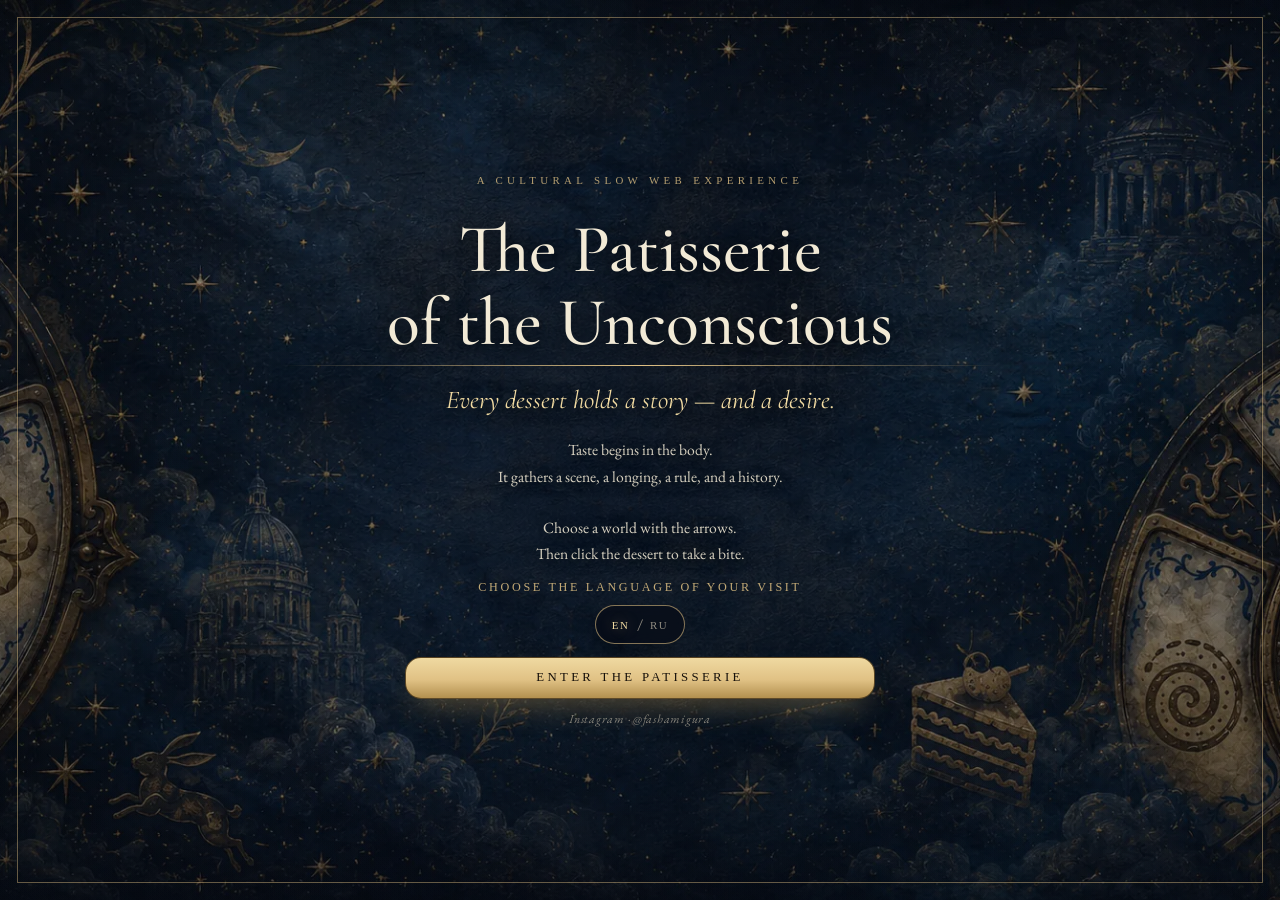
==== index.html @ 95460d46 "Place mobile book CTA under dessert and fix Napoleon art" ====
<!DOCTYPE html>
<html lang="en">
<head>
<meta charset="UTF-8">
<meta name="viewport" content="width=device-width, initial-scale=1.0, viewport-fit=cover">
<title>The Patisserie of the Unconscious</title>
<meta name="description" content="Every dessert holds a story — and a desire. Choose a dessert, take a bite, discover the world it holds. A Cultural Slow Web experience.">
<link rel="preconnect" href="https://fonts.googleapis.com">
<link rel="preconnect" href="https://fonts.gstatic.com" crossorigin>
<link href="https://fonts.googleapis.com/css2?family=Cormorant+Garamond:ital,wght@0,400;0,500;0,600;1,400;1,500&family=EB+Garamond:ital,wght@0,400;0,500;1,400&family=IM+Fell+English+SC&display=swap" rel="stylesheet">
<link rel="preload" as="image" href="assets/madeleine-background.jpg" fetchpriority="high">
<link rel="preload" as="image" href="assets/madeleine-whole.webp" fetchpriority="high">
<link rel="preload" as="image" href="assets/intro-background-desktop.webp" media="(min-width: 1101px)">
<link rel="preload" as="image" href="assets/intro-background-tablet.webp" media="(min-width: 701px) and (max-width: 1100px)">
<link rel="preload" as="image" href="assets/intro-background-mobile.webp" media="(max-width: 700px)">
<link rel="stylesheet" href="styles.css?v=20260906-mobile-cta-napoleon">
</head>
<body>

<main class="app" id="app">

  <div class="language-switcher" id="languageSwitcher" role="group" aria-label="Language / Язык" hidden>
    <button class="language-switcher__button" type="button" data-language="en">EN</button>
    <span aria-hidden="true">/</span>
    <button class="language-switcher__button" type="button" data-language="ru">RU</button>
  </div>

  <!-- Always-available entrances: the Book of Taste is never locked behind an interaction -->
  <button class="corner-key world-book-key" id="bookKey" type="button" aria-label="Open the Book of Taste" hidden>
    <svg viewBox="0 0 32 32" aria-hidden="true">
      <path d="M16 7 C13 5.4 9.5 5 6.5 5.6 L6.5 24.5 C9.5 23.9 13 24.3 16 25.9 C19 24.3 22.5 23.9 25.5 24.5 L25.5 5.6 C22.5 5 19 5.4 16 7 Z" fill="none" stroke="currentColor" stroke-width="1.5" stroke-linejoin="round"/>
      <line x1="16" y1="7" x2="16" y2="25.9" stroke="currentColor" stroke-width="1.2"/>
    </svg>
  </button>

  <!-- Cabinet of Tastes — a small drawer that quietly remembers where you have been -->
  <button class="corner-key cabinet-key" id="cabinetKey" type="button" aria-label="Cabinet of Tastes" hidden>
    <svg viewBox="0 0 32 32" aria-hidden="true">
      <rect x="6" y="4.5" width="20" height="23" rx="1.6" fill="none" stroke="currentColor" stroke-width="1.6"/>
      <line x1="16" y1="5" x2="16" y2="27" stroke="currentColor" stroke-width="1.2"/>
      <line x1="8.5" y1="12" x2="14" y2="12" stroke="currentColor" stroke-width="1.2"/>
      <line x1="18" y1="12" x2="23.5" y2="12" stroke="currentColor" stroke-width="1.2"/>
      <line x1="8.5" y1="20" x2="14" y2="20" stroke="currentColor" stroke-width="1.2"/>
      <line x1="18" y1="20" x2="23.5" y2="20" stroke="currentColor" stroke-width="1.2"/>
      <circle cx="14.4" cy="16" r="0.9" fill="currentColor"/>
      <circle cx="17.6" cy="16" r="0.9" fill="currentColor"/>
    </svg>
    <span class="cabinet-key__spark" aria-hidden="true"></span>
  </button>

  <div class="stage-wrap">

    <section class="stage" id="stage">
      <!-- Scenes are generated by script.js from the WORLDS data -->
      <div class="rip" id="rip" aria-hidden="true">
        <span class="rip__veil rip__veil--left"></span>
        <span class="rip__veil rip__veil--right"></span>
        <span class="rip__portal">
          <span class="rip__ring rip__ring--outer"></span>
          <span class="rip__ring rip__ring--inner"></span>
          <span class="rip__core"></span>
          <span class="rip__spark rip__spark--1"></span>
          <span class="rip__spark rip__spark--2"></span>
          <span class="rip__spark rip__spark--3"></span>
          <span class="rip__spark rip__spark--4"></span>
          <span class="rip__spark rip__spark--5"></span>
          <span class="rip__spark rip__spark--6"></span>
        </span>
      </div>

      <header class="masthead">
        <p class="masthead__eyebrow" id="mastheadEyebrow">A Cultural Slow Web experience</p>
        <h1 class="masthead__title" id="mastheadTitle">The Patisserie of the Unconscious</h1>
      </header>

      <!-- Clear guidance after the bite. It never intercepts clicks. -->
      <div class="quest-guide" id="questGuide" hidden aria-live="polite">
        <p class="quest-guide__eyebrow" id="questEyebrow">The world is open</p>
        <p class="quest-guide__text" id="questText">Four fragments have awakened. Find the four glowing marks in the scene.</p>
        <p class="quest-guide__progress" id="questProgress">0 of 4 found</p>
      </div>

      <!-- fragment panel (hotspot content), injected into the stage -->
      <div class="fragment-backdrop" id="fragmentBackdrop" hidden aria-hidden="true"></div>
      <div class="fragment" id="fragment" role="dialog" aria-modal="false" aria-labelledby="fragmentTitle" hidden>
        <button class="fragment__close" id="fragmentClose" type="button" aria-label="Close fragment">×</button>
        <p class="fragment__kicker" id="fragmentKicker"></p>
        <h3 class="fragment__title" id="fragmentTitle"></h3>
        <p class="fragment__subtitle" id="fragmentSubtitle"></p>
        <p class="fragment__text" id="fragmentText"></p>
        <div class="fragment__next" id="fragmentNext" hidden>
          <p class="fragment__next-status" id="fragmentNextStatus">All four fragments are connected.</p>
          <button class="fragment__next-button" id="fragmentNextButton" type="button">
            <span id="fragmentNextTitle">Explore the cultural story</span>
            <small id="fragmentNextNote">History · aftertaste · recipe</small>
          </button>
        </div>
        <button class="fragment__return" id="fragmentReturn" type="button">
          <span class="fragment__return-arrow" aria-hidden="true">↑</span>
          <span id="fragmentReturnLabel">Back to the dessert</span>
        </button>
      </div>

      <!-- slim label strip along the bottom of the stage -->
      <div class="strip" id="strip">
        <div class="strip__text">
          <p class="strip__context" id="stripContext"></p>
          <h2 class="strip__name" id="stripName"></h2>
          <p class="strip__line" id="stripLine"></p>
          <p class="strip__reflection" id="stripReflection" hidden></p>
        </div>
        <div class="strip__state">
          <button class="strip__action" id="stripAction" type="button">Take a bite</button>
          <p class="strip__status" id="stripStatus" role="status" hidden></p>
          <div class="strip__dots" id="stripDots" hidden aria-hidden="true">
            <span class="strip__dot"></span><span class="strip__dot"></span><span class="strip__dot"></span><span class="strip__dot"></span>
          </div>
          <p class="visually-hidden" id="stripDotsLabel" role="status"></p>
          <button class="strip__reset" id="beginAgain" type="button" hidden>Begin again</button>
        </div>
      </div>

      <p class="bite-hint" id="biteHint" aria-hidden="true">take a bite</p>

      <!-- Appears only after all four fragments have been explored. -->
      <button class="stage-cta" id="stageCta" type="button" hidden>
        <span class="stage-cta__title" id="stageCtaTitle">Explore the cultural story</span>
        <span class="stage-cta__note" id="stageCtaNote">History · aftertaste · recipe</span>
      </button>
    </section>

    <!-- On mobile, JS moves the supporting caption and guide here. The final
         book action stays beneath the dessert inside the visual scene. -->
    <div class="mobile-flow" id="mobileFlow"></div>

    <!-- World pager: plain arrows step through the dessert worlds. Scales to
         any number of worlds; keeps id="dial" for the interaction wiring. -->
    <nav class="world-nav" id="dial" aria-label="Dessert world selector. Use the arrows or the left and right arrow keys to move between worlds.">
      <button class="world-nav__arrow" id="dialPrev" type="button" aria-label="Previous dessert world">
        <svg viewBox="0 0 24 24" aria-hidden="true"><path d="M15 5 L8 12 L15 19" fill="none" stroke="currentColor" stroke-width="2.2" stroke-linecap="round" stroke-linejoin="round"/></svg>
      </button>
      <span class="world-nav__pos" id="dialPos" aria-live="polite">1 / 5 · Madeleine</span>
      <button class="world-nav__arrow" id="dialNext" type="button" aria-label="Next dessert world">
        <svg viewBox="0 0 24 24" aria-hidden="true"><path d="M9 5 L16 12 L9 19" fill="none" stroke="currentColor" stroke-width="2.2" stroke-linecap="round" stroke-linejoin="round"/></svg>
      </button>
    </nav>

  </div>
</main>

<!-- A soft light bloom + a thin golden line that sweeps the stage on world change -->
<div class="world-gateway" id="worldGateway" aria-hidden="true">
  <div class="world-gateway__halo"></div>
  <span class="world-gateway__line"></span>
  <span class="world-gateway__spark"></span>
</div>

<!-- Threshold — the entrance to the archive -->
<div class="threshold" id="threshold">
  <div class="threshold__card" role="dialog" aria-modal="true" aria-labelledby="thresholdTitle">
    <p class="threshold__eyebrow" id="thresholdEyebrow">A Cultural Slow Web experience</p>
    <h1 class="threshold__title" id="thresholdTitle"><span class="threshold__line threshold__line--title">The Patisserie</span><span class="threshold__line threshold__line--title">of the Unconscious</span></h1>
    <div class="threshold__rule" aria-hidden="true"></div>
    <p class="threshold__lead" id="thresholdLead">Every dessert holds a story&nbsp;— and a desire.</p>
    <p class="threshold__body" id="thresholdBodyOne">Taste begins in the body.<br>It gathers a scene, a longing, a rule, and a history.</p>
    <p class="threshold__body" id="thresholdBodyTwo"><span class="threshold__line">Choose a dessert.</span><span class="threshold__line">Take a bite.</span><span class="threshold__line">Discover the world it holds.</span></p>
    <p class="threshold__language-prompt" id="languagePrompt">Choose the language of your visit · Выберите язык посещения</p>
    <div class="language-switcher language-switcher--threshold" id="thresholdLanguageSwitcher" role="group" aria-label="Language / Язык">
      <button class="language-switcher__button" type="button" data-language="en">EN</button>
      <span aria-hidden="true">/</span>
      <button class="language-switcher__button" type="button" data-language="ru">RU</button>
    </div>
    <button class="threshold__enter" id="enterPatisserie" type="button">Enter the patisserie</button>
    <a class="threshold__credit" href="https://www.instagram.com/fashamigura?igsh=MW9wcjFmZ2w3dWlwZA%3D%3D&utm_source=qr" target="_blank" rel="noopener">Instagram · @fashamigura</a>
  </div>
</div>

<!-- "Take its taste home" overlay — the Return -->
<div class="veil" id="veil" hidden>
  <div class="leaf" role="dialog" aria-modal="true" aria-labelledby="leafTitle" id="leaf">
    <button class="leaf__close" id="leafClose" type="button" aria-label="Close">×</button>
    <p class="leaf__catalogue" id="leafCatalogue"></p>
    <h2 class="leaf__title" id="leafTitle"></h2>
    <figure class="leaf__figure" id="leafFigure">
      <img class="leaf__image" id="leafImage" src="" alt="">
    </figure>
    <figure class="leaf__epigraph">
      <blockquote id="leafEpigraph"></blockquote>
      <figcaption id="leafEpigraphSource"></figcaption>
    </figure>

    <p class="leaf__return" id="leafReturn">A taste returns through repetition.<br>Prepare it, serve it, change it, and allow it to enter another life.</p>

    <section class="leaf__section">
      <h3 class="leaf__heading" id="leafVignetteHeading">Cultural vignette</h3>
      <p id="leafVignette"></p>
    </section>

    <section class="leaf__section">
      <h3 class="leaf__heading" id="leafHistoryHeading">A short cultural history</h3>
      <p id="leafHistory"></p>
    </section>

    <section class="leaf__section">
      <h3 class="leaf__heading" id="leafAftertasteHeading">Aftertaste</h3>
      <p class="leaf__aftertaste" id="leafAftertaste"></p>
    </section>

    <section class="leaf__section">
      <h3 class="leaf__heading" id="leafTakeHomeHeading">Take it home</h3>
      <p id="leafTakeHome"></p>
    </section>

    <section class="leaf__section leaf__section--recipe">
      <h3 class="leaf__heading" id="leafRecipeTitle"></h3>
      <p class="leaf__recipeNote" id="leafRecipeNote"></p>
      <div class="leaf__columns">
        <div>
          <h4 class="leaf__subheading" id="leafIngredientsHeading">Ingredients</h4>
          <ul id="leafIngredients"></ul>
        </div>
        <div>
          <h4 class="leaf__subheading" id="leafMethodHeading">Method</h4>
          <ol id="leafSteps"></ol>
        </div>
      </div>
    </section>

    <div class="leaf__actions">
      <button class="leaf__save" id="leafSave" type="button">Take the recipe home</button>
      <button class="leaf__dismiss" id="leafDismiss" type="button">Close</button>
    </div>
    <p class="leaf__saveHint" id="leafSaveHint">Save as a printable cultural recipe card.</p>

    <p class="leaf__hungry" id="leafHungry">What were you really hungry for?</p>
    <a class="leaf__credit" id="leafCredit" href="https://www.instagram.com/fashamigura?igsh=MW9wcjFmZ2w3dWlwZA%3D%3D&utm_source=qr" target="_blank" rel="noopener">a project by @fashamigura</a>
  </div>
</div>

<!-- "Book of Taste" — a two-page interactive overlay, opened by every world.
     Text is filled by script.js from the current world's .book (bilingual). -->
<div class="book-overlay" id="book" hidden>
  <div class="book" role="dialog" aria-modal="true" aria-labelledby="bookHeading" id="bookDialog">
    <button class="book__close" id="bookClose" type="button" aria-label="Close">×</button>
    <div class="book__spread" id="bookSpread">
      <span class="book__spine" aria-hidden="true"></span>

      <!-- PAGE I — CULTURAL JOURNEY -->
      <section class="book-page book-page--journey" id="bookPageJourney">
        <div class="book-page__inner">
          <header class="journey-head">
            <p class="journey-head__eyebrow" id="bookKicker"></p>
            <h2 class="journey-head__title" id="bookHeading"></h2>
            <p class="journey-head__intro" id="journeyIntro"></p>
          </header>
          <div class="journey-body">
            <div class="journey-map">
              <span class="journey-track" aria-hidden="true"><span class="journey-track__fill" id="journeyTrackFill"></span></span>
              <div class="journey-stops" id="journeyStops" role="list"></div>
            </div>
            <div class="journey-detail" id="journeyDetail" aria-live="polite">
              <figure class="journey-detail__art" id="journeyArtFigure" hidden>
                <img id="journeyArt" alt="" draggable="false">
              </figure>
              <p class="journey-detail__date" id="journeyDate"></p>
              <h3 class="journey-detail__title" id="journeyStopTitle"></h3>
              <div class="journey-detail__text" id="journeyText"></div>
            </div>
          </div>
          <p class="journey-final" id="journeyFinal" hidden></p>

          <!-- personal practice + closing question live at the end of Page I,
               so visitors reach them without having to open the recipe -->
          <div class="journey-practice" id="journeyPractice" hidden>
            <div class="journey-practice__block">
              <h3 class="journey-practice__heading" id="practiceHeading"></h3>
              <p class="journey-practice__text" id="practiceText"></p>
            </div>
            <p class="journey-practice__question" id="practiceQuestion"></p>
          </div>

          <button class="book-next" id="bookNext" type="button" disabled>
            <span class="book-next__title" id="bookNextTitle"></span>
            <small class="book-next__note" id="bookNextNote"></small>
          </button>
        </div>
      </section>

      <!-- PAGE II — ASSEMBLE THE RECIPE -->
      <section class="book-page book-page--recipe" id="bookPageRecipe" hidden>
        <div class="book-page__inner">
          <button class="book-back" id="bookBack" type="button"></button>

          <div class="recipe-lead">
            <figure class="recipe-visual">
              <img class="recipe-visual__image" id="recipeImage" src="" alt="" loading="lazy" decoding="async">
            </figure>
            <div class="recipe-lead__intro">
              <h3 class="recipe-lead__title" id="recipeHeading"></h3>
              <p class="recipe-lead__note" id="recipeNote"></p>
            </div>
          </div>

          <div class="recipe-columns">
            <div class="recipe-ingredients">
              <h4 class="recipe-subheading" id="bookIngredientsHeading">Ingredients</h4>
              <ul id="bookIngredients"></ul>
            </div>
            <div class="recipe-method">
              <h4 class="recipe-subheading" id="bookMethodHeading">Method</h4>
              <div class="recipe-chapters" id="recipeChapters"></div>
            </div>
          </div>

          <p class="recipe-closing" id="recipeCompleteText"></p>

          <div class="recipe-actions">
            <button class="book-print" id="bookPrint" type="button">Download this Book</button>
            <button class="book-save" id="bookSave" type="button">Save to Cabinet of Tastes</button>
          </div>
        </div>
      </section>
    </div>
  </div>
</div>

<!-- Cabinet of Tastes — the collection overlay -->
<div class="cabinet-overlay" id="cabinet" hidden>
  <div class="cabinet" role="dialog" aria-modal="true" aria-labelledby="cabinetTitle" id="cabinetDialog">
    <button class="cabinet__close" id="cabinetClose" type="button" aria-label="Close">×</button>
    <header class="cabinet__head">
      <h2 class="cabinet__title" id="cabinetTitle"></h2>
      <p class="cabinet__subtitle" id="cabinetSubtitle"></p>
    </header>
    <div class="cabinet__shelf" id="cabinetShelf" aria-live="polite"></div>
    <p class="cabinet__hint" id="cabinetHintText" hidden></p>
    <div class="cabinet__actions">
      <p class="cabinet__discovered" id="cabinetDiscovered"></p>
      <button class="cabinet__download" id="cabinetDownloadAll" type="button"></button>
    </div>
  </div>
</div>

<!-- A quiet note when a trace is added to the cabinet -->
<div class="cabinet-toast" id="cabinetToast" role="status" aria-live="polite" hidden>
  <span class="cabinet-toast__icon" id="cabinetToastIcon" aria-hidden="true"></span>
  <span class="cabinet-toast__text" id="cabinetToastText"></span>
</div>

<!-- Printable recipe card (visible only in print) -->
<div class="print-card" id="printCard" aria-hidden="true">
  <p class="print-card__project" id="printProject">The Patisserie of the Unconscious</p>
  <p class="print-card__object" id="printObject"></p>
  <figure class="print-card__figure" id="printFigure">
    <img class="print-card__image" id="printImage" src="" alt="">
  </figure>
  <h1 class="print-card__name" id="printName"></h1>
  <p class="print-card__context" id="printContext"></p>
  <p class="print-card__aftertaste" id="printAftertaste"></p>
  <p class="print-card__vignette" id="printVignette"></p>
  <h2 class="print-card__recipeTitle" id="printRecipeTitle"></h2>
  <p class="print-card__note" id="printRecipeNote"></p>
  <div class="print-card__columns">
    <div>
      <h3 id="printIngredientsHeading">Ingredients</h3>
      <ul id="printIngredients"></ul>
    </div>
    <div>
      <h3 id="printMethodHeading">Method</h3>
      <ol id="printSteps"></ol>
    </div>
  </div>
  <div class="print-card__takeHome">
    <h3 id="printTakeHomeHeading">Take it home</h3>
    <p id="printTakeHome"></p>
  </div>
</div>

<!-- Populated only when the visitor exports every discovered book. -->
<div class="print-collection" id="printCollection" aria-hidden="true"></div>

<script src="script.js?v=20260906-mobile-cta-napoleon"></script>
</body>
</html>
---- styles.css ----
/* ==========================================================================
   THE PATISSERIE OF THE UNCONSCIOUS — styles
   A widescreen theatrical cabinet built from modular collage layers.
   Sensation → Scene → Desire → Rule → Transformation → Return
   ========================================================================== */

:root {
  --night: #0b1220;
  --night-deep: #070c17;
  --parchment: #e6dbc2;
  --parchment-bright: #f2ead6;
  --ink: #2a2118;
  --ink-soft: #5d5140;
  --brass: #b3904f;
  --brass-bright: #e0c184;
  --brass-pale: #efd9a1;
  --brass-dim: #7d6132;
  --blue-mist: #9db8ff;
  --serif-display: "Cormorant Garamond", Georgia, serif;
  --serif-body: "EB Garamond", Georgia, serif;
  --serif-caps: "IM Fell English SC", serif;
}

* { box-sizing: border-box; margin: 0; padding: 0; }

html, body { overflow-x: hidden; }

html {
  height: 100%;
  background: var(--night-deep);
}

body {
  min-height: 100dvh;
  font-family: var(--serif-body);
  color: var(--parchment);
  background:
    radial-gradient(120% 90% at 50% -10%, rgba(157, 184, 255, 0.06), transparent 60%),
    radial-gradient(90% 70% at 85% 100%, rgba(179, 144, 79, 0.08), transparent 55%),
    linear-gradient(#0d1424, var(--night-deep));
  display: grid;
  place-items: center;
}

body.leaf-open { overflow: hidden; }

img { max-width: 100%; }

button { font: inherit; color: inherit; }

.visually-hidden {
  position: absolute;
  width: 1px;
  height: 1px;
  overflow: hidden;
  clip-path: inset(50%);
  white-space: nowrap;
}

/* --------------------------------------------------------------------------
   STAGE — widescreen theatrical cabinet
   -------------------------------------------------------------------------- */

.app {
  width: 100%;
  display: grid;
  place-items: center;
  padding: 0.8rem 0;
}

.stage-wrap {
  position: relative;
  width: min(96vw, calc((100dvh - 1.6rem) * 16 / 9), 1800px);
  aspect-ratio: 16 / 9;
  max-height: 92dvh;
}

.stage {
  position: absolute;
  inset: 0;
  overflow: hidden;
  border: 1px solid rgba(179, 144, 79, 0.75);
  border-radius: 3px;
  background: var(--night);
  box-shadow:
    0 0 0 1px rgba(0, 0, 0, 0.8),
    0 2px 0 rgba(239, 217, 161, 0.08) inset,
    0 60px 140px -50px rgba(0, 0, 0, 0.9);
}

/* inner brass hairline — the elegant frame */
.stage::after {
  content: "";
  position: absolute;
  inset: 9px;
  border: 1px solid rgba(224, 193, 132, 0.28);
  border-radius: 2px;
  pointer-events: none;
  z-index: 24;
}

/* --------------------------------------------------------------------------
   SCENES — modular collage layers
   -------------------------------------------------------------------------- */

.scene {
  position: absolute;
  inset: 0;
  opacity: 0;
  visibility: hidden;
  transition: opacity 0.7s ease, visibility 0s linear 0.7s, filter 0.5s ease;
}

.scene.is-active {
  opacity: 1;
  visibility: visible;
  transition: opacity 0.7s ease, filter 0.5s ease;
}

/* the departing world darkens slightly before the paper closes over it */
.scene.is-leaving { filter: brightness(0.72); }

/* everything decorative sleeps while its scene is off-stage */
.scene:not(.is-active) *,
.scene:not(.is-active)::before,
.scene:not(.is-active)::after {
  animation-play-state: paused !important;
}

/* painted fallback grounds, per world */
.scene--madeleine {
  background:
    radial-gradient(80% 60% at 22% 18%, rgba(157, 184, 255, 0.14), transparent 60%),
    radial-gradient(70% 55% at 50% 96%, rgba(179, 144, 79, 0.16), transparent 60%),
    linear-gradient(168deg, #131c31 0%, #0d1424 55%, #090f1c 100%);
}

.scene--cannoli {
  background:
    radial-gradient(75% 60% at 30% 24%, rgba(232, 150, 60, 0.16), transparent 62%),
    radial-gradient(65% 55% at 78% 88%, rgba(126, 140, 70, 0.10), transparent 58%),
    linear-gradient(165deg, #241a12 0%, #191009 55%, #100a06 100%);
}

.scene--napoleon {
  background:
    radial-gradient(70% 55% at 62% 20%, rgba(239, 230, 207, 0.10), transparent 60%),
    radial-gradient(70% 60% at 18% 90%, rgba(179, 144, 79, 0.12), transparent 60%),
    linear-gradient(170deg, #221b10 0%, #171208 60%, #0f0c06 100%);
}

.scene--petitfour {
  background:
    radial-gradient(70% 55% at 52% 16%, rgba(157, 184, 255, 0.16), transparent 60%),
    radial-gradient(60% 50% at 84% 78%, rgba(255, 202, 122, 0.10), transparent 58%),
    linear-gradient(166deg, #171a30 0%, #101226 58%, #0a0c1a 100%);
}

.scene--tiramisu {
  background:
    radial-gradient(70% 58% at 50% 20%, rgba(198, 150, 92, 0.16), transparent 62%),
    radial-gradient(60% 50% at 80% 82%, rgba(120, 84, 52, 0.14), transparent 60%),
    linear-gradient(168deg, #241a11 0%, #180f08 58%, #0f0a06 100%);
}

/* faint archival grain over the painted grounds */
.scene::before {
  content: "";
  position: absolute;
  inset: 0;
  background-image: url("data:image/svg+xml,%3Csvg xmlns='http://www.w3.org/2000/svg' width='140' height='140'%3E%3Cfilter id='g'%3E%3CfeTurbulence type='fractalNoise' baseFrequency='0.85' numOctaves='2'/%3E%3CfeColorMatrix values='0 0 0 0 0.72 0 0 0 0 0.65 0 0 0 0 0.5 0 0 0 0.05 0'/%3E%3C/filter%3E%3Crect width='140' height='140' filter='url(%23g)'/%3E%3C/svg%3E");
  pointer-events: none;
  z-index: 0;
}

/* ---------- shared layer plumbing ---------- */

.scene__layer {
  position: absolute;
  pointer-events: none;
  opacity: var(--layer-opacity, 1);
  transform: translate3d(
      calc(var(--px, 0) * var(--depth, 0) * 1px),
      calc(var(--py, 0) * var(--depth, 0) * 1px + var(--enter-y, 0%)),
      0)
    scale(var(--enter-scale, 1));
  transition:
    transform 1.8s cubic-bezier(0.22, 0.61, 0.36, 1),
    opacity 0.9s ease;
}

/* staggered assembly: a memory putting itself together */
.scene:not(.is-active) .scene__background-layer { opacity: 0; --enter-scale: 1.04; }
.scene:not(.is-active) .scene__foreground-layer { opacity: 0; --enter-y: 4%; }
.scene:not(.is-active) .scene__character-layer  { opacity: 0; --enter-y: 2.5%; }
.scene:not(.is-active) .scene__magic-layer      { opacity: 0; --enter-y: -2.5%; }
.scene:not(.is-active) .scene__dessert          { opacity: 0; }

.scene.is-active .scene__background-layer { transition-delay: 0s;    transition-duration: 1.3s, 1.3s; }
.scene.is-active .scene__foreground-layer { transition-delay: 0.25s; }
.scene.is-active .scene__character-layer  { transition-delay: 0.5s; }
.scene.is-active .scene__magic-layer      { transition-delay: 0.7s; }
.scene.is-active .scene__dessert          { transition-delay: 0.9s; }

.scene__layer img {
  display: block;
  width: 100%;
  height: auto;
}

.scene__background-layer {
  inset: -2.5%;
  --depth: 1.5;
  z-index: 1;
}

.scene__background-layer img {
  width: 100%;
  height: 100%;
  object-fit: cover;
  object-position: var(--bg-pos, 50% 50%);
}

.scene__character-layer  { --depth: 3.5; z-index: 3; }
.scene__magic-layer      { --depth: 7;   z-index: 4; }
.scene__foreground-layer { --depth: 9;   z-index: 8; }
.scene__particles        { z-index: 6; }

/* full-bleed positioned layers (napoleon foreground, petit four foreground) */
.scene__layer--bleed { inset: -1.5%; }
.scene__layer--bleed img { width: 100%; height: 100%; object-fit: cover; }

/* blend variants for opaque archival material */
.scene__layer--screen { mix-blend-mode: screen; }
.scene__layer--multiply { mix-blend-mode: multiply; }

/* the petit four mirror portal: a circular window onto a turning sky */
.scene__layer--portal {
  border-radius: 50%;
  overflow: hidden;
  aspect-ratio: 1;
}

.scene__layer--portal img {
  width: 100%;
  height: 100%;
  object-fit: cover;
  transform: scale(1.45);
}

.scene.is-active .scene__layer--portal img {
  animation: portalTurn 240s linear infinite;
}

/* the rabbits of Versailles arrive as a feathered collage fragment */
.scene__layer--vignette img {
  -webkit-mask-image: radial-gradient(ellipse 50% 48% at 50% 50%, #000 58%, transparent 78%);
  mask-image: radial-gradient(ellipse 50% 48% at 50% 50%, #000 58%, transparent 78%);
}

/* ---------- idle drift: the world is never completely frozen ---------- */

.scene.is-active .scene__background-layer img { animation: driftBg 17s ease-in-out infinite alternate; }
.scene.is-active .scene__character-layer img  { animation: driftChar 11s ease-in-out infinite alternate; }
.scene.is-active .scene__magic-layer img      { animation: driftMagic 8s ease-in-out infinite alternate; }
.scene.is-active .scene__foreground-layer img { animation: driftFore 14s ease-in-out infinite alternate; }

.scene.is-active .scene__layer--portal img {
  /* the portal turns instead of drifting */
  animation: portalTurn 240s linear infinite;
}

@keyframes driftBg    { from { transform: translate3d(0, 0, 0); }      to { transform: translate3d(1.6px, -1.2px, 0); } }
@keyframes driftChar  { from { transform: translate3d(0, 0, 0); }      to { transform: translate3d(-2.5px, 2px, 0); } }
@keyframes driftMagic { from { transform: translate3d(0, -3px, 0); }   to { transform: translate3d(4px, 3.5px, 0); } }
@keyframes driftFore  { from { transform: translate3d(0, 0, 0); }      to { transform: translate3d(-4.5px, 3px, 0); } }
@keyframes portalTurn { from { transform: scale(1.45) rotate(0deg); }  to { transform: scale(1.45) rotate(360deg); } }

/* ---------- the dessert — an independent, data-positioned layer ---------- */

.scene__dessert {
  position: absolute;
  left: var(--dessert-left, 50%);
  top: var(--dessert-top, 60%);
  width: var(--dessert-width, 32%);
  aspect-ratio: 1;
  z-index: 5;
  padding: 0;
  border: none;
  background: transparent;
  cursor: pointer;
  transform: translate(
      calc(-50% + var(--px, 0) * 5px),
      calc(-50% + var(--py, 0) * 5px))
    scale(var(--bite-scale, 1));
  transition: transform 1.8s cubic-bezier(0.22, 0.61, 0.36, 1), opacity 0.9s ease;
}

.scene__dessert--plate {
  border-radius: 50%;
  overflow: hidden;
  box-shadow:
    0 0 0 1px rgba(0, 0, 0, 0.25),
    0 30px 70px -22px rgba(0, 0, 0, 0.85);
}

.scene__dessert:focus-visible {
  outline: 2px solid var(--brass-bright);
  outline-offset: 4px;
}

/* tactile but quiet: a short settle when bitten */
.scene__dessert.is-biting {
  --bite-scale: 0.97;
  transition: transform 0.16s ease-out;
}

/* the dessert floats, barely */
.scene__dessert-inner {
  position: absolute;
  inset: 0;
}

.scene.is-active .scene__dessert-inner { animation: dessertFloat 11s ease-in-out infinite alternate; }

@keyframes dessertFloat {
  from { transform: translate3d(0, 0, 0); }
  to   { transform: translate3d(1.5px, -3px, 0); }
}

/* "layers" interaction — real photographed build stages replace the former
   geometric crop, so every activation adds visible pastry and cream. */
.scene__dessert-image--build-stage {
  opacity: 0;
  object-fit: contain;
  filter: drop-shadow(0 26px 30px rgba(0, 0, 0, 0.55));
  transform: translateY(5px) scale(0.985);
  transition: opacity 0.52s ease, transform 0.62s cubic-bezier(0.22, 0.9, 0.3, 1);
}
.scene__dessert.is-building .scene__dessert-image--whole,
.scene__dessert.is-building .scene__dessert-image--bitten { opacity: 0; }
.scene__dessert.is-building .scene__dessert-image--build-stage.is-active-stage {
  opacity: 1;
  transform: none;
}
.scene__dessert.is-settling .scene__dessert-image--build-stage.is-active-stage,
.scene__dessert.is-settling .scene__dessert-image--whole { animation: dessertSettle 0.44s ease-out; }

@keyframes dessertSettle {
  0%   { transform: scale(1.035); }
  55%  { transform: scale(0.994); }
  100% { transform: scale(1); }
}

@media (prefers-reduced-motion: reduce) {
  .scene__dessert-image--build-stage { transition: none; }
  .scene__dessert.is-settling .scene__dessert-image--whole { animation: none; }
}

/* whole and bitten share one canvas; only opacity moves.
   Geometry (zoom / shift) is applied inline per image by script.js */
.scene__dessert-image {
  position: absolute;
  max-width: none;
  left: 0;
  top: 0;
  width: 100%;
  height: 100%;
  object-fit: cover;
  transition: opacity 0.65s ease, filter 1.2s ease;
}

.scene__dessert--cutout .scene__dessert-image {
  object-fit: contain;
  filter: drop-shadow(0 26px 30px rgba(0, 0, 0, 0.55));
}

.scene__dessert-image--bitten { opacity: 0; }
.scene__dessert.is-bitten .scene__dessert-image--whole { opacity: 0; }
.scene__dessert.is-bitten .scene__dessert-image--bitten { opacity: 1; }

/* the dessert warms when approached */
@media (hover: hover) {
  .scene__dessert::after {
    content: "";
    position: absolute;
    inset: 0;
    border-radius: 50%;
    background: radial-gradient(closest-side, rgba(255, 204, 120, 0.20), transparent 72%);
    opacity: 0;
    transition: opacity 1.4s ease;
    pointer-events: none;
  }
  .scene__dessert:hover::after { opacity: 1; }
  .scene__dessert:hover .scene__dessert-image { filter: brightness(1.05) saturate(1.03); }
}

/* missing assets never break the composition */
.scene--no-dessert .scene__dessert { display: none; }

/* some worlds set the dessert in front of the foreground paper */
.scene--dessert-front .scene__dessert { z-index: 9; }

/* one subtle pulse of light when the bite lands */
.scene__pulse {
  position: absolute;
  z-index: 7;
  width: 46%;
  aspect-ratio: 1;
  left: var(--dessert-left, 50%);
  top: var(--dessert-top, 60%);
  transform: translate(-50%, -50%);
  border-radius: 50%;
  background: radial-gradient(closest-side, rgba(255, 214, 140, 0.35), transparent 70%);
  opacity: 0;
  pointer-events: none;
}

.scene__pulse.is-pulsing { animation: bitePulse 1.4s ease-out both; }

@keyframes bitePulse {
  0%   { opacity: 0; transform: translate(-50%, -50%) scale(0.7); }
  25%  { opacity: 1; }
  100% { opacity: 0; transform: translate(-50%, -50%) scale(1.25); }
}

/* after the bite the magic quietly gains presence */
.scene.is-bitten-world .scene__magic-layer { --layer-opacity: 1; }

/* completion: the world connects */
.scene.is-complete .scene__magic-layer,
.scene.is-complete .scene__particles { filter: brightness(1.12); }

.scene.is-complete .scene__background-layer img { filter: brightness(1.05) saturate(1.04); }

/* ---------- completion spell: four fragments become one world ---------- */

.completion-spell {
  position: absolute;
  left: var(--dessert-left, 50%);
  top: var(--dessert-top, 58%);
  width: clamp(190px, 32vw, 460px);
  aspect-ratio: 1;
  z-index: 27;
  transform: translate(-50%, -50%);
  pointer-events: none;
  overflow: visible;
  filter: drop-shadow(0 0 18px rgba(224, 193, 132, 0.32));
}

.completion-spell__ring,
.completion-spell__core,
.completion-spell__spark {
  position: absolute;
  left: 50%;
  top: 50%;
  pointer-events: none;
}

.completion-spell__ring {
  border: 1px solid rgba(239, 217, 161, 0.82);
  border-radius: 50%;
  opacity: 0;
}

.completion-spell__ring--1 {
  width: 36%;
  height: 36%;
  animation: completionRing 2.15s cubic-bezier(0.22, 0.61, 0.36, 1) both;
}

.completion-spell__ring--2 {
  width: 54%;
  height: 54%;
  border-style: dashed;
  animation: completionRingReverse 2.25s cubic-bezier(0.22, 0.61, 0.36, 1) 80ms both;
}

.completion-spell__ring--3 {
  width: 74%;
  height: 74%;
  border-color: rgba(157, 184, 255, 0.54);
  animation: completionRing 2.35s cubic-bezier(0.22, 0.61, 0.36, 1) 150ms both;
}

.completion-spell__core {
  width: 22%;
  height: 22%;
  border-radius: 50%;
  background: radial-gradient(circle, rgba(255, 246, 221, 0.72), rgba(224, 193, 132, 0.18) 42%, transparent 72%);
  transform: translate(-50%, -50%) scale(0.2);
  opacity: 0;
  animation: completionCore 2.05s ease-out 120ms both;
}

.completion-spell__spark {
  --angle: calc(var(--spark-index) * 25.714deg);
  width: 5px;
  height: 5px;
  border-radius: 50%;
  background: var(--brass-pale);
  box-shadow: 0 0 9px rgba(239, 217, 161, 0.9);
  opacity: 0;
  transform: translate(-50%, -50%) rotate(var(--angle)) translateY(-20px) scale(0.2);
  animation: completionSpark 1.85s cubic-bezier(0.2, 0.7, 0.2, 1) var(--spark-delay) both;
}

.scene__dessert.is-completing .scene__dessert-inner {
  animation: completionDessert 2.15s cubic-bezier(0.18, 0.74, 0.2, 1) both;
}

.scene.is-completing .hotspot {
  animation: completionHotspot 1.25s ease-out both;
}

@keyframes completionDessert {
  0%   { transform: translate3d(0, 0, 0) rotate(0deg) scale(1); }
  24%  { transform: translate3d(0, -4px, 0) rotate(-4deg) scale(1.035); }
  52%  { transform: translate3d(0, -7px, 0) rotate(7deg) scale(1.075); }
  76%  { transform: translate3d(0, -3px, 0) rotate(-2deg) scale(1.025); }
  100% { transform: translate3d(0, 0, 0) rotate(0deg) scale(1); }
}

@keyframes completionRing {
  0%   { opacity: 0; transform: translate(-50%, -50%) scale(0.28) rotate(0deg); }
  24%  { opacity: 0.95; }
  68%  { opacity: 0.62; }
  100% { opacity: 0; transform: translate(-50%, -50%) scale(1.18) rotate(390deg); }
}

@keyframes completionRingReverse {
  0%   { opacity: 0; transform: translate(-50%, -50%) scale(0.24) rotate(0deg); }
  26%  { opacity: 0.9; }
  72%  { opacity: 0.56; }
  100% { opacity: 0; transform: translate(-50%, -50%) scale(1.1) rotate(-330deg); }
}

@keyframes completionCore {
  0%   { opacity: 0; transform: translate(-50%, -50%) scale(0.2); }
  36%  { opacity: 0.92; transform: translate(-50%, -50%) scale(1.18); }
  68%  { opacity: 0.48; transform: translate(-50%, -50%) scale(1.6); }
  100% { opacity: 0; transform: translate(-50%, -50%) scale(2.25); }
}

@keyframes completionSpark {
  0%   { opacity: 0; transform: translate(-50%, -50%) rotate(var(--angle)) translateY(-18px) scale(0.2); }
  24%  { opacity: 1; }
  72%  { opacity: 0.88; transform: translate(-50%, -50%) rotate(calc(var(--angle) + 150deg)) translateY(-38%) scale(1); }
  100% { opacity: 0; transform: translate(-50%, -50%) rotate(calc(var(--angle) + 260deg)) translateY(-48%) scale(0.1); }
}

@keyframes completionHotspot {
  0%   { filter: brightness(1); }
  42%  { filter: brightness(1.7); }
  100% { filter: brightness(0.9); }
}


/* ---------- particles (lightweight generated SVG) ---------- */

.scene__particles {
  position: absolute;
  inset: 0;
  width: 100%;
  height: 100%;
  pointer-events: none;
  opacity: 0;
  transition: opacity 3s ease;
}

/* movement becomes noticeable only after the viewer stays */
.scene.is-settled .scene__particles { opacity: 1; }

.particle { opacity: 0; }

.particle--rise   { animation: particleRise var(--dur, 16s) ease-in-out var(--delay, 0s) infinite; }
.particle--fall   { animation: particleFall var(--dur, 16s) ease-in-out var(--delay, 0s) infinite; }
.particle--toward { animation: particleToward var(--dur, 16s) ease-in var(--delay, 0s) infinite; }
.particle--twinkle{ animation: particleTwinkle var(--dur, 12s) ease-in-out var(--delay, 0s) infinite; }

@keyframes particleRise {
  0%   { opacity: 0; transform: translate(0, 0); }
  18%  { opacity: var(--peak, 0.5); }
  60%  { opacity: var(--peak, 0.5); }
  100% { opacity: 0; transform: translate(var(--dx, 0px), var(--dy, -14px)); }
}

@keyframes particleFall {
  0%   { opacity: 0; transform: translate(0, 0); }
  20%  { opacity: var(--peak, 0.5); }
  70%  { opacity: var(--peak, 0.45); }
  100% { opacity: 0; transform: translate(var(--dx, 0px), var(--dy, 12px)); }
}

@keyframes particleToward {
  0%   { opacity: 0; transform: translate(0, 0); }
  22%  { opacity: var(--peak, 0.6); }
  78%  { opacity: var(--peak, 0.5); }
  100% { opacity: 0; transform: translate(var(--dx, -8px), var(--dy, -10px)); }
}

@keyframes particleTwinkle {
  0%, 100% { opacity: calc(var(--peak, 0.6) * 0.25); }
  50%      { opacity: var(--peak, 0.6); }
}

/* crumbs of the bite (elements created by script.js, animated by WAAPI) */
.crumb {
  position: absolute;
  width: 5px;
  height: 5px;
  border-radius: 40% 60% 55% 45%;
  pointer-events: none;
  z-index: 7;
}

/* --------------------------------------------------------------------------
   HOTSPOTS — the culture itself becomes the interface
   -------------------------------------------------------------------------- */

.hotspot {
  position: absolute;
  z-index: 28;
  width: clamp(44px, 4.6vw, 64px);
  aspect-ratio: 1;
  transform: translate(-50%, -50%);
  border: none;
  background: transparent;
  cursor: pointer;
  opacity: 0;
  visibility: hidden;
  transition: opacity 1.2s ease, visibility 0s linear 1.2s;
}

.scene.is-bitten-world .hotspot {
  opacity: 1;
  visibility: visible;
  transition: opacity 1.2s ease;
}

/* Madeleine — the fragments surface one by one, like involuntary memories
   drifting up rather than switching on. (microType: "memories") */
.scene.micro-memories.is-bitten-world .hotspot {
  visibility: visible;
  opacity: 0;
  animation: memorySurface 1.1s cubic-bezier(0.22, 0.9, 0.3, 1) both;
  animation-delay: calc(0.18s + var(--i, 0) * 0.22s);
}

@keyframes memorySurface {
  0%   { opacity: 0; transform: translate(-50%, calc(-50% + 26px)) scale(0.55); filter: blur(3px); }
  55%  { opacity: 1; filter: blur(0); }
  100% { opacity: 1; transform: translate(-50%, -50%) scale(1); filter: blur(0); }
}

@media (prefers-reduced-motion: reduce) {
  .scene.micro-memories.is-bitten-world .hotspot { animation: none; opacity: 1; transform: translate(-50%, -50%); }
}

/* Cannoli — pleasure now: the fragments arrive quickly and brightly, in a
   short bright flourish. (microType: "present") */
.scene.micro-present.is-bitten-world .hotspot {
  visibility: visible;
  opacity: 0;
  animation: fragmentPop 0.62s cubic-bezier(0.2, 1.5, 0.4, 1) both;
  animation-delay: calc(0.12s + var(--i, 0) * 0.16s);
}
@keyframes fragmentPop {
  0%   { opacity: 0; transform: translate(-50%, -50%) scale(0.2); }
  70%  { opacity: 1; transform: translate(-50%, -50%) scale(1.14); }
  100% { opacity: 1; transform: translate(-50%, -50%) scale(1); }
}

/* Petit Four — ceremony: the fragments settle gently into a composed order,
   drifting down into place. (microType: "arrange") */
.scene.micro-arrange.is-bitten-world .hotspot {
  visibility: visible;
  opacity: 0;
  animation: fragmentSettle 1s cubic-bezier(0.25, 0.8, 0.3, 1) both;
  animation-delay: calc(0.18s + var(--i, 0) * 0.24s);
}
@keyframes fragmentSettle {
  0%   { opacity: 0; transform: translate(-50%, calc(-50% - 20px)) scale(1.14); }
  60%  { opacity: 1; }
  100% { opacity: 1; transform: translate(-50%, -50%) scale(1); }
}

/* Napoleon — the fragments arrive in visual tiers, echoing the cake's real
   build stages without asking the visitor to learn a second control. */
.scene.micro-layers.is-bitten-world .hotspot {
  visibility: visible;
  opacity: 0;
  animation: fragmentLayerIn 0.82s cubic-bezier(0.22, 0.9, 0.3, 1) both;
  animation-delay: calc(0.14s + var(--i, 0) * 0.18s);
}
@keyframes fragmentLayerIn {
  0%   { opacity: 0; transform: translate(-50%, calc(-50% + 18px)) scaleX(0.72); }
  65%  { opacity: 1; transform: translate(-50%, calc(-50% - 3px)) scaleX(1.04); }
  100% { opacity: 1; transform: translate(-50%, -50%) scaleX(1); }
}

/* Tiramisù — tirami sù: each object is gently lifted into attention. */
.scene.micro-lift.is-bitten-world .hotspot {
  visibility: visible;
  opacity: 0;
  animation: fragmentLift 0.95s cubic-bezier(0.2, 0.9, 0.28, 1) both;
  animation-delay: calc(0.16s + var(--i, 0) * 0.22s);
}
@keyframes fragmentLift {
  0%   { opacity: 0; transform: translate(-50%, calc(-50% + 32px)) scale(0.82); filter: blur(2px); }
  60%  { opacity: 1; filter: blur(0); }
  100% { opacity: 1; transform: translate(-50%, -50%) scale(1); filter: blur(0); }
}
.scene.micro-lift .hotspot.is-explored .hotspot__ring {
  transform: translate(-50%, calc(-50% - 5px)) rotate(-4deg) scale(0.9);
}

@media (prefers-reduced-motion: reduce) {
  .scene.micro-present.is-bitten-world .hotspot,
  .scene.micro-arrange.is-bitten-world .hotspot,
  .scene.micro-layers.is-bitten-world .hotspot,
  .scene.micro-lift.is-bitten-world .hotspot { animation: none; opacity: 1; transform: translate(-50%, -50%); }
}

/* a small hand-drawn gold ring, breathing slowly */
.hotspot__ring {
  position: absolute;
  left: 50%;
  top: 50%;
  width: 29px;
  height: 29px;
  transform: translate(-50%, -50%) rotate(-4deg);
  border: 2px solid rgba(255, 220, 136, 0.98);
  border-radius: 52% 48% 55% 45% / 47% 55% 45% 53%;
  background: rgba(7, 12, 23, 0.34);
  box-shadow: 0 0 0 4px rgba(7, 12, 23, 0.30), 0 0 18px rgba(255, 210, 108, 0.78), 0 0 5px rgba(255, 238, 190, 0.75) inset;
  pointer-events: none;
}

.scene.is-bitten-world .hotspot:not(.is-explored) .hotspot__ring {
  animation: hotspotPulse 4.8s ease-in-out infinite;
}

.scene.is-bitten-world .hotspot:not(.is-explored) .hotspot__dot {
  box-shadow: 0 0 10px rgba(232, 200, 127, 0.45);
}

.hotspot__dot {
  position: absolute;
  left: 50%;
  top: 50%;
  width: 6px;
  height: 6px;
  transform: translate(-50%, -50%);
  border-radius: 50%;
  background: #fff0bd;
  box-shadow: 0 0 10px rgba(255, 222, 142, 0.95);
  pointer-events: none;
}

@keyframes hotspotPulse {
  0%, 100% { transform: translate(-50%, -50%) rotate(-4deg) scale(1); opacity: 0.75; }
  50%      { transform: translate(-50%, -50%) rotate(-4deg) scale(1.28); opacity: 1; }
}

/* fragments answer the cursor / touch — clearly something you can open. The
   ring (a child) is safe to transform; the hotspot element itself is held by
   the reveal animation's fill, so we lift the ring instead. */
.hotspot__ring { transition: transform 0.25s ease, box-shadow 0.25s ease; }
.hotspot:hover .hotspot__ring,
.hotspot:active .hotspot__ring {
  transform: translate(-50%, -50%) rotate(-4deg) scale(1.32);
  box-shadow: 0 0 0 5px rgba(7, 12, 23, 0.34), 0 0 30px rgba(255, 211, 105, 1), 0 0 8px rgba(255, 243, 204, 0.95) inset;
}
.hotspot:active .hotspot__ring { transform: translate(-50%, -50%) rotate(-4deg) scale(1.12); }
.scene.is-bitten-world .hotspot:not(.is-explored):hover .hotspot__ring { animation: none; }

/* explored fragments settle into a quiet mark */
.hotspot.is-explored .hotspot__ring {
  border-color: rgba(232, 200, 127, 0.4);
  box-shadow: none;
}

.hotspot.is-explored .hotspot__dot { background: rgba(232, 200, 127, 0.5); }

/* label appears on hover / focus / active */
.hotspot__label {
  position: absolute;
  left: 50%;
  bottom: calc(100% + 2px);
  transform: translateX(-50%) translateY(4px);
  font-family: var(--serif-caps);
  font-size: clamp(0.58rem, 0.85vw, 0.74rem);
  letter-spacing: 0.24em;
  text-transform: uppercase;
  color: #fff0bd;
  text-shadow: 0 1px 8px rgba(0, 0, 0, 0.95);
  background: rgba(7, 12, 23, 0.82);
  border: 1px solid rgba(224, 193, 132, 0.42);
  border-radius: 999px;
  padding: 0.28rem 0.48rem 0.24rem;
  white-space: nowrap;
  opacity: 0;
  transition: opacity 0.5s ease, transform 0.5s ease;
  pointer-events: none;
}

.hotspot:hover .hotspot__label,
.hotspot:focus-visible .hotspot__label,
.hotspot.is-open .hotspot__label {
  opacity: 1;
  transform: translateX(-50%) translateY(0);
}

.scene.is-guiding .hotspot:not(.is-explored) .hotspot__label {
  opacity: 1;
  transform: translateX(-50%) translateY(0);
}

.scene.is-guiding .hotspot:not(.is-explored) .hotspot__ring {
  animation-duration: 2.2s;
  box-shadow: 0 0 0 5px rgba(7, 12, 23, 0.34), 0 0 26px rgba(255, 211, 105, 0.95), 0 0 7px rgba(255, 243, 204, 0.9) inset;
}

.hotspot:focus-visible {
  outline: none;
}

.hotspot:focus-visible .hotspot__ring {
  border-color: var(--brass-pale);
  box-shadow: 0 0 0 2px rgba(239, 217, 161, 0.65), 0 0 16px rgba(232, 200, 127, 0.5);
}

/* --------------------------------------------------------------------------
   FRAGMENT PANEL — a torn archival scrap inside the stage
   -------------------------------------------------------------------------- */

.fragment {
  position: absolute;
  z-index: 26;
  top: 16%;
  width: min(340px, 36%);
  color: var(--ink);
  background:
    radial-gradient(ellipse at 30% 10%, rgba(255, 252, 242, 0.7), transparent 60%),
    linear-gradient(163deg, #efe6d0, #e0d2b2);
  clip-path: polygon(2.5% 1%, 21% 3.5%, 38% 0.5%, 60% 3%, 79% 0.8%, 97% 3.4%, 99.4% 22%, 97% 41%, 99.2% 60%, 96.8% 79%, 98.8% 96%, 80% 99%, 61% 96.6%, 41% 99.4%, 20% 96.8%, 2% 99%, 0.8% 80%, 3% 60%, 0.6% 40%, 2.8% 21%);
  filter: drop-shadow(0 24px 44px rgba(0, 0, 0, 0.6));
  padding: clamp(1.2rem, 2.4vh, 1.7rem) clamp(1.15rem, 1.7vw, 1.6rem) clamp(1.3rem, 2.4vh, 1.8rem);
  opacity: 1;
  transform: translateY(0) rotate(-0.6deg);
  transition: opacity 0.55s ease, transform 0.55s cubic-bezier(0.22, 0.61, 0.36, 1);
}

.fragment[hidden] { display: none; }

.fragment-backdrop {
  display: none;
}

.fragment.is-left  { left: 4%; }
.fragment.is-right { right: 4%; }

.fragment.is-entering {
  opacity: 0;
  transform: translateY(14px) rotate(-0.6deg);
}


/* ==========================================================================
   MOBILE FRAGMENT OVERLAY — read in place over the dessert world
   ========================================================================== */

@media (max-width: 900px) {
  .stage > .fragment-backdrop:not([hidden]) {
    position: absolute;
    inset: 0;
    z-index: 44;
    display: block;
    background: rgba(7, 12, 23, 0.58);
    -webkit-backdrop-filter: blur(2px);
    backdrop-filter: blur(2px);
    animation: fragmentBackdropIn 0.3s ease-out both;
  }

  .stage > .fragment {
    position: absolute;
    left: 50% !important;
    right: auto !important;
    top: 45%;
    bottom: auto;
    z-index: 45;
    width: calc(100% - 1.4rem);
    max-height: calc(100% - 7.2rem);
    overflow-y: auto;
    overscroll-behavior: contain;
    -webkit-overflow-scrolling: touch;
    padding: 1.25rem 1.05rem 1.15rem;
    transform: translate(-50%, -50%) rotate(-0.35deg);
    clip-path: polygon(1.2% 1%, 22% 0.3%, 48% 1.2%, 72% 0.2%, 98.8% 1%, 98.3% 31%, 99% 63%, 98.4% 99%, 72% 98.9%, 49% 99.5%, 24% 98.7%, 1% 99%, 1.4% 67%, 0.7% 34%);
    filter: drop-shadow(0 24px 42px rgba(0, 0, 0, 0.72));
  }

  .stage > .fragment.is-entering {
    opacity: 0;
    transform: translate(-50%, calc(-50% + 12px)) rotate(-0.35deg);
  }

  .stage > .fragment .fragment__close {
    display: grid;
    place-items: center;
    width: 2.55rem;
    height: 2.55rem;
    top: 0.72rem;
    right: 0.78rem;
  }

  .stage > .fragment .fragment__kicker {
    padding-right: 3rem;
    font-size: 0.68rem;
  }

  .stage > .fragment .fragment__title {
    padding-right: 2.7rem;
    font-size: clamp(1.75rem, 7.4vw, 2.3rem);
  }

  .stage > .fragment .fragment__subtitle {
    font-size: clamp(1.02rem, 4.3vw, 1.22rem);
    line-height: 1.3;
  }

  .stage > .fragment .fragment__text {
    font-size: clamp(1rem, 4.05vw, 1.16rem);
    line-height: 1.52;
  }

  .stage > .fragment .fragment__return {
    display: none;
  }

  @keyframes fragmentBackdropIn {
    from { opacity: 0; }
    to { opacity: 1; }
  }
}

.fragment__close {
  position: absolute;
  top: 0.55rem;
  right: 0.8rem;
  width: 2rem;
  height: 2rem;
  border: 1px solid rgba(93, 81, 64, 0.4);
  border-radius: 50%;
  background: rgba(240, 232, 211, 0.85);
  color: var(--ink-soft);
  font-size: 1.1rem;
  line-height: 1;
  cursor: pointer;
}

.fragment__close:hover,
.fragment__close:focus-visible { border-color: var(--ink-soft); color: var(--ink); }

.fragment__close:focus-visible { outline: 2px solid var(--brass); outline-offset: 2px; }

.fragment__kicker {
  font-family: var(--serif-caps);
  font-size: 0.6rem;
  letter-spacing: 0.3em;
  text-transform: uppercase;
  color: #7a5c2e;
  margin-bottom: 0.3rem;
}

.fragment__title {
  font-family: var(--serif-display);
  font-weight: 600;
  font-size: clamp(1.25rem, 1.9vw, 1.7rem);
  line-height: 1.05;
  margin-bottom: 0.2rem;
}

.fragment__subtitle {
  font-family: var(--serif-display);
  font-style: italic;
  font-size: clamp(0.9rem, 1.15vw, 1.02rem);
  color: #6a5a40;
  margin-bottom: 0.7rem;
}

.fragment__text {
  font-size: clamp(0.88rem, 1.1vw, 1rem);
  line-height: 1.55;
}


.fragment__next[hidden] {
  display: none;
}

.fragment__next {
  margin-top: 1.15rem;
  padding-top: 1rem;
  border-top: 1px solid rgba(122, 92, 46, 0.34);
}

.fragment__next-status {
  margin-bottom: 0.65rem;
  font-family: var(--serif-caps);
  font-size: 0.68rem;
  line-height: 1.35;
  letter-spacing: 0.23em;
  text-transform: uppercase;
  color: #765728;
}

.fragment__next-button {
  width: 100%;
  min-height: 52px;
  display: grid;
  gap: 0.16rem;
  place-items: center;
  padding: 0.82rem 1rem 0.75rem;
  color: #fff4d4;
  background: linear-gradient(150deg, #19233b, #0a1020);
  border: 1px solid rgba(122, 92, 46, 0.72);
  border-radius: 2px;
  cursor: pointer;
  box-shadow: 0 14px 26px -18px rgba(7, 12, 23, 0.9);
}

.fragment__next-button span {
  font-family: var(--serif-caps);
  font-size: 0.72rem;
  letter-spacing: 0.18em;
  text-transform: uppercase;
}

.fragment__next-button small {
  font-family: var(--serif-body);
  font-size: 0.9rem;
  font-style: italic;
  color: rgba(239, 217, 161, 0.82);
}

.fragment__next-button:hover,
.fragment__next-button:focus-visible {
  border-color: var(--brass-bright);
  background: linear-gradient(150deg, #22304e, #0d1528);
}

.fragment__next-button:focus-visible {
  outline: 2px solid var(--brass-bright);
  outline-offset: 3px;
}

/* --------------------------------------------------------------------------
   MAGICAL WORLD-FOLD TRANSITION
   The old world folds into a small portal near the selector; the next world
   unfolds from the same point. No external animation assets are required.
   -------------------------------------------------------------------------- */

.rip {
  --portal-x: 86%;
  --portal-y: 80%;
  position: absolute;
  inset: 0;
  z-index: 30;
  pointer-events: none;
  visibility: hidden;
  overflow: hidden;
}

.rip__veil {
  position: absolute;
  top: 0;
  bottom: 0;
  width: 52%;
  opacity: 0;
  background:
    radial-gradient(90% 75% at 50% 50%, rgba(179, 144, 79, 0.16), transparent 67%),
    linear-gradient(90deg, rgba(7, 12, 23, 0.02), rgba(7, 12, 23, 0.82));
  backdrop-filter: blur(0px);
  -webkit-backdrop-filter: blur(0px);
}

.rip__veil--left {
  left: 0;
  transform-origin: left center;
  transform: perspective(900px) rotateY(0deg) translateX(-102%);
}

.rip__veil--right {
  right: 0;
  transform-origin: right center;
  transform: perspective(900px) rotateY(0deg) translateX(102%) scaleX(-1);
}

.rip__portal {
  position: absolute;
  left: var(--portal-x);
  top: var(--portal-y);
  width: clamp(90px, 12vw, 170px);
  aspect-ratio: 1;
  transform: translate(-50%, -50%) scale(0.12) rotate(-18deg);
  opacity: 0;
  filter: drop-shadow(0 0 22px rgba(224, 193, 132, 0.28));
}

.rip__ring,
.rip__core,
.rip__spark {
  position: absolute;
  pointer-events: none;
}

.rip__ring {
  inset: 7%;
  border-radius: 50%;
  border: 1px solid rgba(239, 217, 161, 0.82);
  box-shadow:
    0 0 0 1px rgba(125, 97, 50, 0.45) inset,
    0 0 18px rgba(224, 193, 132, 0.45),
    0 0 42px rgba(157, 184, 255, 0.16);
}

.rip__ring--outer {
  background:
    conic-gradient(from 18deg,
      transparent 0 8%, rgba(224, 193, 132, 0.32) 10%, transparent 14% 28%,
      rgba(157, 184, 255, 0.22) 31%, transparent 36% 51%,
      rgba(224, 193, 132, 0.26) 55%, transparent 60% 78%,
      rgba(239, 217, 161, 0.30) 82%, transparent 88% 100%);
  -webkit-mask: radial-gradient(circle, transparent 58%, #000 60% 64%, transparent 66%);
  mask: radial-gradient(circle, transparent 58%, #000 60% 64%, transparent 66%);
}

.rip__ring--inner {
  inset: 24%;
  border-style: dotted;
  opacity: 0.75;
}

.rip__core {
  inset: 31%;
  border-radius: 50%;
  background:
    radial-gradient(circle at 44% 42%, rgba(255, 248, 220, 0.95) 0 5%, transparent 12%),
    radial-gradient(circle, rgba(157, 184, 255, 0.55) 0, rgba(57, 73, 126, 0.45) 24%, rgba(11, 18, 32, 0.90) 62%, transparent 72%),
    conic-gradient(from 0deg, #0b1220, #7d6132, #1d2a4a, #b3904f, #0b1220);
  box-shadow: 0 0 34px rgba(157, 184, 255, 0.24);
}

.rip__spark {
  left: 50%;
  top: 50%;
  width: 5px;
  height: 5px;
  border-radius: 50%;
  background: var(--brass-pale);
  box-shadow: 0 0 12px rgba(239, 217, 161, 0.9);
  opacity: 0;
}

.rip__spark--1 { --sx: -68px; --sy: -46px; }
.rip__spark--2 { --sx:  63px; --sy: -38px; }
.rip__spark--3 { --sx: -76px; --sy:  22px; }
.rip__spark--4 { --sx:  72px; --sy:  34px; }
.rip__spark--5 { --sx: -28px; --sy:  74px; }
.rip__spark--6 { --sx:  20px; --sy: -76px; }

.stage.is-ripping .rip {
  visibility: visible;
}

.stage.is-ripping .rip__veil--left {
  animation: veilFoldLeft 1.36s cubic-bezier(0.65, 0, 0.22, 1) both;
}

.stage.is-ripping .rip__veil--right {
  animation: veilFoldRight 1.36s cubic-bezier(0.65, 0, 0.22, 1) both;
}

.stage.is-ripping .rip__portal {
  animation: portalBloom 1.44s cubic-bezier(0.32, 0.72, 0.22, 1) both;
}

.stage.is-ripping .rip__ring--outer { animation: portalSpin 1.44s ease-in-out both; }
.stage.is-ripping .rip__ring--inner { animation: portalSpinReverse 1.44s ease-in-out both; }
.stage.is-ripping .rip__core { animation: portalCore 1.44s ease-in-out both; }
.stage.is-ripping .rip__spark { animation: portalSpark 1.16s ease-out both; }
.stage.is-ripping .rip__spark--1 { animation-delay: 0.16s; }
.stage.is-ripping .rip__spark--2 { animation-delay: 0.22s; }
.stage.is-ripping .rip__spark--3 { animation-delay: 0.28s; }
.stage.is-ripping .rip__spark--4 { animation-delay: 0.34s; }
.stage.is-ripping .rip__spark--5 { animation-delay: 0.40s; }
.stage.is-ripping .rip__spark--6 { animation-delay: 0.46s; }

.scene.is-folding-out {
  z-index: 2;
  transform-origin: var(--portal-x, 86%) var(--portal-y, 80%);
  animation: worldFoldOut 0.72s cubic-bezier(0.68, 0, 0.32, 1) both;
}

.scene.is-folding-in {
  z-index: 3;
  transform-origin: var(--portal-x, 86%) var(--portal-y, 80%);
  animation: worldFoldIn 0.78s cubic-bezier(0.2, 0.8, 0.22, 1) both;
}

@keyframes worldFoldOut {
  0% {
    opacity: 1;
    filter: brightness(1) saturate(1);
    clip-path: circle(150% at 86% 80%);
    transform: perspective(1200px) rotateZ(0deg) rotateY(0deg) scale(1);
  }
  55% {
    opacity: 0.9;
    filter: brightness(0.72) saturate(0.8);
  }
  100% {
    opacity: 0;
    filter: brightness(0.35) saturate(0.5);
    clip-path: circle(0% at 86% 80%);
    transform: perspective(1200px) rotateZ(2deg) rotateY(-8deg) scale(0.94);
  }
}

@keyframes worldFoldIn {
  0% {
    opacity: 0;
    filter: brightness(0.5) saturate(0.6);
    clip-path: circle(0% at 86% 80%);
    transform: perspective(1200px) rotateZ(-2deg) rotateY(8deg) scale(0.94);
  }
  58% {
    opacity: 1;
  }
  100% {
    opacity: 1;
    filter: brightness(1) saturate(1);
    clip-path: circle(150% at 86% 80%);
    transform: perspective(1200px) rotateZ(0deg) rotateY(0deg) scale(1);
  }
}

@keyframes veilFoldLeft {
  0%, 100% { opacity: 0; transform: perspective(900px) rotateY(0deg) translateX(-102%); }
  38%, 58% { opacity: 1; transform: perspective(900px) rotateY(-10deg) translateX(-12%); }
}

@keyframes veilFoldRight {
  0%, 100% { opacity: 0; transform: perspective(900px) rotateY(0deg) translateX(102%) scaleX(-1); }
  38%, 58% { opacity: 1; transform: perspective(900px) rotateY(10deg) translateX(12%) scaleX(-1); }
}

@keyframes portalBloom {
  0%   { opacity: 0; transform: translate(-50%, -50%) scale(0.12) rotate(-18deg); }
  28%  { opacity: 1; transform: translate(-50%, -50%) scale(0.84) rotate(0deg); }
  52%  { opacity: 1; transform: translate(-50%, -50%) scale(1.04) rotate(4deg); }
  78%  { opacity: 0.95; transform: translate(-50%, -50%) scale(0.74) rotate(0deg); }
  100% { opacity: 0; transform: translate(-50%, -50%) scale(0.12) rotate(18deg); }
}

@keyframes portalSpin {
  from { transform: rotate(0deg); }
  to   { transform: rotate(310deg); }
}

@keyframes portalSpinReverse {
  from { transform: rotate(0deg); }
  to   { transform: rotate(-250deg); }
}

@keyframes portalCore {
  0%, 100% { transform: scale(0.72); opacity: 0.15; }
  48%, 62% { transform: scale(1.08); opacity: 1; }
}

@keyframes portalSpark {
  0%   { opacity: 0; transform: translate(-50%, -50%) scale(0.4); }
  28%  { opacity: 1; }
  100% { opacity: 0; transform: translate(calc(-50% + var(--sx)), calc(-50% + var(--sy))) scale(0.1); }
}

/* --------------------------------------------------------------------------
   MASTHEAD
   -------------------------------------------------------------------------- */

.masthead {
  position: absolute;
  top: 3.2%;
  left: 0;
  right: 0;
  text-align: center;
  z-index: 20;
  pointer-events: none;
  padding: 0 12%;
  isolation: isolate;
}

/* soft dark halo so the cream title reads over pale, parchment-centred
   backgrounds — barely visible over the darker scenes */
.masthead::before {
  content: "";
  position: absolute;
  left: 50%;
  top: 46%;
  transform: translate(-50%, -50%);
  width: 128%;
  height: 340%;
  background: radial-gradient(58% 58% at 50% 45%, rgba(8, 12, 22, 0.52), rgba(8, 12, 22, 0.24) 46%, transparent 72%);
  z-index: -1;
  pointer-events: none;
}

.masthead__eyebrow {
  font-family: var(--serif-caps);
  font-size: clamp(0.55rem, 0.9vw, 0.78rem);
  letter-spacing: 0.42em;
  text-transform: uppercase;
  color: rgba(224, 193, 132, 0.82);
  margin-bottom: 0.5em;
  text-shadow: 0 1px 10px rgba(0, 0, 0, 0.8);
}

.masthead__title {
  font-family: var(--serif-display);
  font-weight: 500;
  font-size: clamp(1.25rem, 2.6vw, 2.4rem);
  letter-spacing: 0.045em;
  color: var(--parchment-bright);
  text-shadow: 0 2px 18px rgba(0, 0, 0, 0.85), 0 0 46px rgba(11, 18, 32, 0.9);
}

/* --------------------------------------------------------------------------
   STRIP — dessert label and state along the lower edge
   -------------------------------------------------------------------------- */

.strip {
  position: absolute;
  left: 3.2%;
  right: 23%;
  bottom: 4%;
  z-index: 21;
  display: flex;
  align-items: flex-end;
  justify-content: space-between;
  gap: 1.4rem;
  transition: opacity 0.45s ease, transform 0.45s ease;
  pointer-events: none;
}

.strip__action,
.strip__reset {
  pointer-events: auto;
}

.strip.is-hushed {
  opacity: 0;
  transform: translateY(6px);
}

.strip__text { max-width: 33rem; }

.strip__context {
  font-family: var(--serif-caps);
  font-size: clamp(0.55rem, 0.85vw, 0.75rem);
  letter-spacing: 0.3em;
  text-transform: uppercase;
  color: rgba(224, 193, 132, 0.85);
  text-shadow: 0 1px 8px rgba(0, 0, 0, 0.9);
}

.strip__name {
  font-family: var(--serif-display);
  font-weight: 600;
  font-size: clamp(1.42rem, 2.55vw, 2.45rem);
  line-height: 1.02;
  color: var(--parchment-bright);
  margin: 0.12em 0 0.14em;
  text-shadow: 0 2px 16px rgba(0, 0, 0, 0.9);
  white-space: nowrap;
  text-wrap: nowrap;
}

.strip__line {
  font-family: var(--serif-body);
  font-style: italic;
  font-size: clamp(0.85rem, 1.15vw, 1.08rem);
  color: rgba(242, 234, 214, 0.88);
  text-shadow: 0 1px 10px rgba(0, 0, 0, 0.9);
}

.strip__reflection {
  font-family: var(--serif-display);
  font-style: italic;
  font-size: clamp(0.9rem, 1.2vw, 1.12rem);
  color: var(--brass-pale);
  text-shadow: 0 1px 10px rgba(0, 0, 0, 0.9);
  margin-top: 0.45em;
}

.strip__state {
  flex: 0 0 auto;
  display: flex;
  flex-direction: column;
  align-items: flex-end;
  gap: 0.45rem;
  margin-bottom: 0.3rem;
}

.strip__action {
  font-family: var(--serif-caps);
  font-size: clamp(0.62rem, 0.9vw, 0.8rem);
  letter-spacing: 0.24em;
  text-transform: uppercase;
  color: var(--brass-pale);
  background: rgba(11, 18, 32, 0.55);
  border: 1px solid rgba(224, 193, 132, 0.55);
  border-radius: 2px;
  padding: 0.85em 1.6em;
  min-height: 44px;
  cursor: pointer;
  backdrop-filter: blur(2px);
  transition: border-color 0.25s ease, color 0.25s ease, background 0.25s ease;
}

.strip__action:hover,
.strip__action:focus-visible {
  border-color: var(--brass-bright);
  color: #fff6dd;
  background: rgba(11, 18, 32, 0.75);
}

.strip__action:focus-visible {
  outline: 2px solid var(--brass-bright);
  outline-offset: 3px;
}

.strip__status {
  font-family: var(--serif-caps);
  font-size: clamp(0.58rem, 0.85vw, 0.74rem);
  letter-spacing: 0.26em;
  text-transform: uppercase;
  color: rgba(239, 217, 161, 0.92);
  text-shadow: 0 1px 8px rgba(0, 0, 0, 0.95);
  text-align: right;
}

.strip__dots {
  display: flex;
  gap: 0.5rem;
}

.strip__dot {
  width: 7px;
  height: 7px;
  border-radius: 50%;
  border: 1px solid rgba(232, 200, 127, 0.8);
  background: transparent;
  transition: background 0.6s ease, box-shadow 0.6s ease;
}

.strip__dot.is-filled {
  background: rgba(232, 200, 127, 0.9);
  box-shadow: 0 0 8px rgba(232, 200, 127, 0.5);
}

.strip__reset {
  font-family: var(--serif-body);
  font-style: italic;
  font-size: clamp(0.72rem, 0.95vw, 0.85rem);
  color: rgba(230, 219, 194, 0.6);
  background: none;
  border: none;
  padding: 0.3em 0.2em;
  cursor: pointer;
  text-shadow: 0 1px 8px rgba(0, 0, 0, 0.9);
  transition: color 0.3s ease;
}

.strip__reset:hover,
.strip__reset:focus-visible { color: rgba(239, 217, 161, 0.95); }

.strip__reset:focus-visible { outline: 1px solid rgba(224, 193, 132, 0.6); outline-offset: 2px; }

.bite-hint {
  position: absolute;
  left: 50%;
  top: 27.5%;
  transform: translateX(-50%);
  z-index: 22;
  font-family: var(--serif-body);
  font-style: italic;
  font-size: clamp(0.85rem, 1.1vw, 1.05rem);
  color: rgba(242, 234, 214, 0.9);
  text-shadow: 0 1px 12px rgba(0, 0, 0, 0.95);
  opacity: 0;
  transition: opacity 1.2s ease;
  pointer-events: none;
}

.bite-hint.is-visible { opacity: 1; }


/* --------------------------------------------------------------------------
   QUEST GUIDE — makes the post-bite action unmistakable
   -------------------------------------------------------------------------- */

.quest-guide {
  position: absolute;
  left: 50%;
  top: clamp(84px, 12vh, 122px);
  z-index: 27;
  width: min(560px, calc(100% - 2rem));
  transform: translate(-50%, -6px) scale(0.98);
  padding: 0.72rem 1.1rem 0.68rem;
  text-align: center;
  color: var(--parchment-bright);
  background: linear-gradient(100deg, rgba(7, 12, 23, 0.10), rgba(7, 12, 23, 0.82), rgba(7, 12, 23, 0.10));
  border-top: 1px solid rgba(224, 193, 132, 0.20);
  border-bottom: 1px solid rgba(224, 193, 132, 0.34);
  box-shadow: 0 16px 34px -26px rgba(0, 0, 0, 0.95);
  opacity: 0;
  pointer-events: none;
  transition: opacity 0.55s ease, transform 0.55s ease, padding 0.45s ease;
}

.quest-guide[hidden] { display: none; }

.quest-guide.is-prominent,
.quest-guide.is-compact {
  opacity: 1;
  transform: translate(-50%, 0) scale(1);
}

.quest-guide.is-prominent {
  padding-top: 0.9rem;
  padding-bottom: 0.85rem;
  animation: questArrival 0.85s cubic-bezier(0.22, 0.61, 0.36, 1) both;
}

.quest-guide__eyebrow {
  font-family: var(--serif-caps);
  font-size: clamp(0.58rem, 0.72vw, 0.72rem);
  letter-spacing: 0.30em;
  text-transform: uppercase;
  color: var(--brass-bright);
  margin-bottom: 0.24rem;
}

.quest-guide__text {
  font-family: var(--serif-display);
  font-style: italic;
  font-size: clamp(0.95rem, 1.25vw, 1.18rem);
  line-height: 1.22;
  text-shadow: 0 2px 15px rgba(0, 0, 0, 0.95);
}

.quest-guide__progress {
  margin-top: 0.32rem;
  font-family: var(--serif-caps);
  font-size: clamp(0.52rem, 0.62vw, 0.64rem);
  letter-spacing: 0.20em;
  color: rgba(239, 217, 161, 0.82);
  text-transform: uppercase;
}

.quest-guide.is-compact {
  width: min(470px, calc(100% - 2rem));
  padding-top: 0.5rem;
  padding-bottom: 0.5rem;
  background: linear-gradient(100deg, transparent, rgba(7, 12, 23, 0.67), transparent);
}

.quest-guide.is-compact .quest-guide__eyebrow {
  display: none;
}

.quest-guide.is-compact .quest-guide__text {
  font-size: clamp(0.82rem, 1vw, 0.98rem);
}

@keyframes questArrival {
  0% { opacity: 0; transform: translate(-50%, -12px) scale(0.96); }
  65% { opacity: 1; transform: translate(-50%, 2px) scale(1.01); }
  100% { opacity: 1; transform: translate(-50%, 0) scale(1); }
}

/* Final central action: clearer than “Take it home”. */
.stage-cta {
  position: absolute;
  left: 50%;
  top: 72%;
  z-index: 29;
  display: grid;
  justify-items: center;
  gap: 0.14rem;
  min-width: min(330px, 72vw);
  transform: translate(-50%, 14px) scale(0.96);
  opacity: 0;
  padding: 0.82rem 1.5rem 0.72rem;
  color: #fff6dd;
  background: linear-gradient(180deg, rgba(21, 29, 49, 0.94), rgba(7, 12, 23, 0.94));
  border: 1px solid rgba(224, 193, 132, 0.82);
  border-radius: 999px;
  box-shadow: 0 14px 38px -18px rgba(0, 0, 0, 0.95), 0 0 25px rgba(224, 193, 132, 0.14);
  cursor: pointer;
  transition: opacity 0.55s ease, transform 0.55s cubic-bezier(0.22, 0.61, 0.36, 1), box-shadow 0.3s ease;
}

.stage-cta[hidden] { display: none; }

.stage-cta.is-visible {
  opacity: 1;
  transform: translate(-50%, 0) scale(1);
}

.stage-cta:hover,
.stage-cta:focus-visible {
  box-shadow: 0 18px 46px -18px rgba(0, 0, 0, 0.95), 0 0 32px rgba(224, 193, 132, 0.30);
}

.stage-cta:focus-visible {
  outline: 2px solid var(--brass-pale);
  outline-offset: 4px;
}

.stage-cta__title {
  font-family: var(--serif-caps);
  font-size: clamp(0.68rem, 0.85vw, 0.82rem);
  letter-spacing: 0.22em;
  text-transform: uppercase;
}

.stage-cta__note {
  font-family: var(--serif-body);
  font-style: italic;
  font-size: clamp(0.72rem, 0.82vw, 0.86rem);
  color: rgba(239, 217, 161, 0.82);
}

/* --------------------------------------------------------------------------
   DIAL — brass-and-blue rotary selector, lower right
   -------------------------------------------------------------------------- */

.dial {
  position: absolute;
  right: -1.5%;
  bottom: -7%;
  width: clamp(150px, 14.5vw, 236px);
  aspect-ratio: 1;
  z-index: 40;
  user-select: none;
  touch-action: manipulation;
  isolation: isolate;
  filter: drop-shadow(0 18px 30px rgba(0, 0, 0, 0.6));
}

.dial__art,
.dial__fallbackFace {
  position: absolute;
  inset: 0;
  width: 100%;
  height: 100%;
  display: block;
  pointer-events: none;
  user-select: none;
}

.dial__art {
  object-fit: contain;
  z-index: 1;
}

.dial__fallbackFace {
  visibility: hidden;
  z-index: 0;
}

.dial--noart .dial__fallbackFace { visibility: visible; }
.dial--noart .dial__art { display: none; }

/* The custom artwork already contains its own centre and needle.
   Hide the generated hub while the PNG is available so the two designs do not overlap. */
.dial:not(.dial--noart) .dial__hub { display: none; }
.dial--noart .dial__hub { display: block; }

.dial__hub {
  position: absolute;
  inset: 0;
  width: 100%;
  height: 100%;
  pointer-events: none;
}

.dial__handleGroup {
  transform: rotate(var(--angle, 0deg));
  transition: transform 0.95s cubic-bezier(0.34, 1.28, 0.4, 1); /* mechanical overshoot */
}

.dial.is-clicked .dial__tipGlint { animation: tipGlint 0.7s ease-out both; }
.dial.is-clicked .dial__clickGlow { animation: clickGlow 0.7s ease-out both; }

@keyframes tipGlint {
  0%   { opacity: 0; }
  25%  { opacity: 1; }
  100% { opacity: 0; }
}

@keyframes clickGlow {
  0%   { opacity: 0; transform: scale(0.7); }
  30%  { opacity: 0.55; }
  100% { opacity: 0; transform: scale(1.15); }
}

/* --------------------------------------------------------------------------
   WORLD NAV — plain arrows step through the worlds, with an "n / N" readout.
   Overrides the old circular-dial box (keeps its .dial positioning).
   Scales to any number of worlds.
   -------------------------------------------------------------------------- */

.world-nav {
  position: absolute;
  right: 3.6%;
  bottom: 5.5%;
  left: auto;
  top: auto;
  z-index: 40;
  display: inline-flex;
  align-items: center;
  gap: clamp(0.5rem, 1vw, 0.85rem);
  padding: clamp(0.32rem, 0.7vw, 0.5rem) clamp(0.5rem, 1vw, 0.75rem);
  border-radius: 999px;
  border: 1px solid rgba(224, 193, 132, 0.4);
  background: rgba(9, 14, 26, 0.62);
  -webkit-backdrop-filter: blur(8px);
  backdrop-filter: blur(8px);
  box-shadow: 0 10px 26px rgba(0, 0, 0, 0.4);
  user-select: none;
  touch-action: manipulation;
}

/* on phones, centre the pager along the lower edge of the collage */
@media (max-width: 900px) {
  .world-nav {
    right: auto;
    left: 50%;
    bottom: 3.5%;
    transform: translateX(-50%);
  }
}

.world-nav__arrow {
  width: clamp(34px, 3.4vw, 42px);
  height: clamp(34px, 3.4vw, 42px);
  display: grid;
  place-items: center;
  padding: 0;
  border-radius: 50%;
  border: 1px solid rgba(224, 193, 132, 0.5);
  background: rgba(11, 18, 32, 0.55);
  color: var(--brass-pale, #e6d3a0);
  cursor: pointer;
  pointer-events: auto;
  transition: transform 0.18s ease, box-shadow 0.2s ease, color 0.2s ease, background 0.2s ease;
}

.world-nav__arrow svg { width: 60%; height: 60%; display: block; }

.world-nav__arrow:hover {
  color: #fff6dd;
  background: rgba(20, 30, 50, 0.7);
  box-shadow: 0 0 0 1px rgba(224, 193, 132, 0.65), 0 6px 16px rgba(0, 0, 0, 0.5);
}

.world-nav__arrow:active { transform: scale(0.9); }

.world-nav__arrow:focus-visible {
  outline: none;
  box-shadow: 0 0 0 2px var(--brass-bright, #f0d79c), 0 6px 16px rgba(0, 0, 0, 0.5);
}

.world-nav__pos {
  min-width: clamp(8.5rem, 13vw, 12rem);
  text-align: center;
  pointer-events: none;
  font-family: var(--serif-caps, "Cormorant Garamond", serif);
  font-size: clamp(0.68rem, 1vw, 0.82rem);
  letter-spacing: 0.09em;
  color: var(--brass-pale, #e6d3a0);
  text-shadow: 0 1px 3px rgba(0, 0, 0, 0.6);
}

@media (max-width: 900px) {
  .world-nav__pos {
    min-width: 7.8rem;
    max-width: 9.5rem;
    overflow: hidden;
    text-overflow: ellipsis;
    white-space: nowrap;
    font-size: 0.68rem;
  }
}

/* --------------------------------------------------------------------------
   THRESHOLD — the entrance
   -------------------------------------------------------------------------- */

.threshold {
  position: fixed;
  inset: 0;
  z-index: 90;
  display: grid;
  place-items: center;
  padding: 1.4rem;
  background:
    radial-gradient(110% 90% at 50% 0%, rgba(157, 184, 255, 0.07), transparent 55%),
    linear-gradient(rgba(7, 12, 23, 0.96), rgba(7, 12, 23, 0.98));
  transition: opacity 0.8s ease, visibility 0s linear 0.8s;
}

.threshold.is-leaving {
  opacity: 0;
  visibility: hidden;
}

/* drifting dust behind the card */
.threshold::before {
  content: "";
  position: absolute;
  inset: 0;
  background-image:
    radial-gradient(1.5px 1.5px at 18% 30%, rgba(232, 200, 127, 0.4), transparent 100%),
    radial-gradient(1px 1px at 72% 18%, rgba(232, 200, 127, 0.35), transparent 100%),
    radial-gradient(1.5px 1.5px at 84% 64%, rgba(157, 184, 255, 0.3), transparent 100%),
    radial-gradient(1px 1px at 32% 78%, rgba(232, 200, 127, 0.3), transparent 100%),
    radial-gradient(1.2px 1.2px at 55% 46%, rgba(242, 234, 214, 0.22), transparent 100%);
  animation: dustDrift 40s linear infinite alternate;
  pointer-events: none;
}

@keyframes dustDrift {
  from { transform: translate3d(0, 0, 0); }
  to   { transform: translate3d(-18px, -26px, 0); }
}

.threshold__card {
  position: relative;
  max-width: 34rem;
  width: 100%;
  text-align: center;
  border: 1px solid rgba(179, 144, 79, 0.55);
  border-radius: 3px;
  background:
    radial-gradient(120% 80% at 50% -10%, rgba(157, 184, 255, 0.07), transparent 55%),
    linear-gradient(160deg, #121a2e, #0b1220);
  box-shadow:
    0 0 0 1px rgba(0, 0, 0, 0.6),
    0 1px 0 rgba(239, 217, 161, 0.07) inset,
    0 50px 110px -40px rgba(0, 0, 0, 0.95);
  padding: clamp(1.8rem, 4.5vh, 3rem) clamp(1.4rem, 4vw, 3rem);
  max-height: 92dvh;
  overflow-y: auto;
  animation: cardBreathe 1.1s ease-out both;
}

@keyframes cardBreathe {
  from { transform: translateY(8px); opacity: 0; }
  to   { transform: translateY(0); opacity: 1; }
}

/* restrained, staggered arrival */
.threshold__eyebrow,
.threshold__title,
.threshold__rule,
.threshold__lead,
.threshold__body,
.threshold__enter,
.threshold__credit {
  opacity: 0;
  animation: thresholdReveal 1.4s ease-out forwards;
}

.threshold__eyebrow { animation-delay: 0.3s; }
.threshold__title   { animation-delay: 0.7s; animation-duration: 2s; }
.threshold__rule    { animation: ruleDraw 1.6s cubic-bezier(0.22, 0.61, 0.36, 1) 1.7s forwards; }
.threshold__lead    { animation-delay: 2.1s; }
.threshold__body:nth-of-type(1) { animation-delay: 2.6s; }
.threshold__body    { animation-delay: 2.9s; }
.threshold__enter   { animation-delay: 3.5s; }
.threshold__credit  { animation-delay: 4s; }

@keyframes thresholdReveal {
  from { opacity: 0; transform: translateY(6px); }
  to   { opacity: 1; transform: translateY(0); }
}

.threshold__eyebrow {
  font-family: var(--serif-caps);
  font-size: 0.68rem;
  letter-spacing: 0.4em;
  text-transform: uppercase;
  color: rgba(224, 193, 132, 0.8);
  margin-bottom: 1.1rem;
}

.threshold__title {
  font-family: var(--serif-display);
  font-weight: 500;
  font-size: clamp(1.9rem, 5.4vw, 3rem);
  line-height: 1.08;
  color: var(--parchment-bright);
  margin-bottom: 1rem;
}

/* a gold line that draws itself */
.threshold__rule {
  width: 120px;
  height: 1px;
  margin: 0 auto 1.1rem;
  background: linear-gradient(90deg, transparent, var(--brass-bright), transparent);
  transform: scaleX(0);
  opacity: 0;
}

@keyframes ruleDraw {
  from { transform: scaleX(0); opacity: 0; }
  to   { transform: scaleX(1); opacity: 1; }
}

.threshold__lead {
  font-family: var(--serif-display);
  font-style: italic;
  font-size: clamp(1.15rem, 2.6vw, 1.45rem);
  color: var(--brass-pale);
  margin: 0 0 1.35rem;
}

.threshold__body {
  font-size: clamp(0.95rem, 2vw, 1.08rem);
  line-height: 1.7;
  color: rgba(242, 234, 214, 0.88);
  margin-bottom: 1.1rem;
}

.threshold__enter {
  font-family: var(--serif-caps);
  font-size: 0.8rem;
  letter-spacing: 0.26em;
  text-transform: uppercase;
  color: #16100a;
  background: linear-gradient(180deg, var(--brass-pale), var(--brass-bright) 55%, var(--brass));
  border: 1px solid rgba(77, 58, 28, 0.9);
  border-radius: 2px;
  padding: 1em 2.2em;
  min-height: 44px;
  margin-top: 0.6rem;
  cursor: pointer;
  box-shadow: 0 14px 30px -12px rgba(179, 144, 79, 0.65);
  transition: transform 0.18s ease, box-shadow 0.18s ease;
}

.threshold__enter:hover,
.threshold__enter:focus-visible {
  transform: translateY(-2px);
  box-shadow: 0 18px 36px -12px rgba(179, 144, 79, 0.8);
}

.threshold__enter:focus-visible {
  outline: 2px solid var(--brass-pale);
  outline-offset: 3px;
}

.threshold__credit {
  display: block;
  margin-top: 1.5rem;
  font-family: var(--serif-body);
  font-style: italic;
  font-size: 0.82rem;
  letter-spacing: 0.06em;
  color: rgba(230, 219, 194, 0.55);
  text-decoration: none;
  transition: color 0.3s ease;
}

.threshold__credit:hover,
.threshold__credit:focus-visible { color: var(--brass-pale); }

.threshold__credit:focus-visible { outline: 1px solid rgba(224, 193, 132, 0.6); outline-offset: 3px; }

/* --------------------------------------------------------------------------
   LEAF OVERLAY — the Return
   -------------------------------------------------------------------------- */

.veil[hidden] { display: none; }

.veil {
  position: fixed;
  inset: 0;
  z-index: 80;
  display: grid;
  place-items: center;
  padding: clamp(0.8rem, 3vh, 2rem);
  background: rgba(7, 12, 23, 0.82);
}

.leaf {
  position: relative;
  width: min(46rem, 100%);
  max-height: 90dvh;
  overflow-y: auto;
  color: var(--ink);
  background:
    radial-gradient(ellipse at 28% 8%, rgba(255, 252, 242, 0.75), transparent 60%),
    radial-gradient(ellipse at 84% 94%, rgba(150, 110, 60, 0.15), transparent 55%),
    linear-gradient(163deg, #f0e8d3, #e3d6b8);
  border: 1px solid #cdb98d;
  border-radius: 2px;
  box-shadow:
    0 1px 0 rgba(255, 255, 255, 0.55) inset,
    0 60px 130px -40px rgba(0, 0, 0, 0.95);
  padding: clamp(1.6rem, 4vh, 2.8rem) clamp(1.3rem, 4vw, 2.9rem) clamp(1.4rem, 3vh, 2.2rem);
}

.leaf__close {
  position: sticky;
  top: 0;
  float: right;
  margin: -0.6rem -0.6rem 0 0;
  width: 2.4rem;
  height: 2.4rem;
  border: 1px solid rgba(93, 81, 64, 0.4);
  border-radius: 50%;
  background: rgba(240, 232, 211, 0.9);
  color: var(--ink-soft);
  font-size: 1.25rem;
  line-height: 1;
  cursor: pointer;
  z-index: 2;
}

.leaf__close:hover,
.leaf__close:focus-visible { border-color: var(--ink-soft); color: var(--ink); }

.leaf__close:focus-visible { outline: 2px solid var(--brass); outline-offset: 2px; }

.leaf__catalogue {
  font-family: var(--serif-caps);
  font-size: 0.7rem;
  letter-spacing: 0.3em;
  text-transform: uppercase;
  color: #7a5c2e;
  margin-bottom: 0.5rem;
}

.leaf__title {
  font-family: var(--serif-display);
  font-weight: 600;
  font-size: clamp(1.9rem, 5vw, 2.7rem);
  line-height: 1.05;
  margin-bottom: 0.9rem;
}

.leaf__figure {
  margin: 0 0 1.2rem;
  border: 1px solid rgba(122, 92, 46, 0.35);
  padding: 0.4rem;
  background: rgba(255, 252, 242, 0.5);
}

.leaf__figure.is-hidden { display: none; }

.leaf__image {
  display: block;
  width: 100%;
  max-height: 46vh;
  object-fit: cover;
  object-position: 50% 40%;
}

.leaf__epigraph {
  border-left: 2px solid rgba(156, 123, 46, 0.5);
  padding-left: 1rem;
  margin-bottom: 1.2rem;
}

.leaf__epigraph blockquote {
  font-family: var(--serif-display);
  font-style: italic;
  font-size: 1.15rem;
  color: #4c4133;
}

.leaf__epigraph figcaption {
  font-size: 0.82rem;
  color: var(--ink-soft);
  margin-top: 0.35rem;
}

.leaf__return {
  font-family: var(--serif-display);
  font-style: italic;
  font-size: 1.08rem;
  line-height: 1.55;
  color: #6a5a40;
  margin-bottom: 1.4rem;
}

.leaf__section { margin-bottom: 1.35rem; }

.leaf__heading {
  font-family: var(--serif-caps);
  font-weight: 400;
  font-size: 0.78rem;
  letter-spacing: 0.26em;
  text-transform: uppercase;
  color: #7a5c2e;
  margin-bottom: 0.45rem;
}

.leaf__section p {
  font-size: 1.02rem;
  line-height: 1.62;
}

.leaf__aftertaste {
  font-family: var(--serif-display);
  font-style: italic;
  font-size: 1.12rem;
  color: #4c4133;
}

.leaf__recipeNote {
  font-style: italic;
  font-size: 0.92rem;
  color: var(--ink-soft);
  margin-bottom: 0.9rem;
}

.leaf__columns {
  display: grid;
  grid-template-columns: 1fr 1.3fr;
  gap: 1.6rem;
}

.leaf__subheading {
  font-family: var(--serif-caps);
  font-weight: 400;
  font-size: 0.72rem;
  letter-spacing: 0.22em;
  text-transform: uppercase;
  color: #7a5c2e;
  margin-bottom: 0.5rem;
}

.leaf__columns ul,
.leaf__columns ol {
  padding-left: 1.1rem;
  font-size: 0.98rem;
  line-height: 1.55;
}

.leaf__columns li { margin-bottom: 0.3rem; }

.leaf__actions {
  display: flex;
  gap: 0.8rem;
  flex-wrap: wrap;
  margin-top: 1.7rem;
}

.leaf__save,
.leaf__dismiss {
  font-family: var(--serif-caps);
  font-size: 0.74rem;
  letter-spacing: 0.22em;
  text-transform: uppercase;
  border-radius: 2px;
  padding: 0.9em 1.7em;
  min-height: 44px;
  cursor: pointer;
}

.leaf__save {
  color: #f6ecd6;
  background: linear-gradient(180deg, #8a6b35, #6f5628);
  border: 1px solid #4d3a1c;
  box-shadow: 0 10px 22px -10px rgba(77, 58, 28, 0.8);
}

.leaf__save:hover,
.leaf__save:focus-visible { background: linear-gradient(180deg, #9c7b3e, #7d6132); }

.leaf__dismiss {
  color: var(--ink-soft);
  background: transparent;
  border: 1px solid rgba(93, 81, 64, 0.45);
}

.leaf__dismiss:hover,
.leaf__dismiss:focus-visible { border-color: var(--ink-soft); color: var(--ink); }

.leaf__save:focus-visible,
.leaf__dismiss:focus-visible { outline: 2px solid var(--brass); outline-offset: 2px; }

.leaf__saveHint {
  font-style: italic;
  font-size: 0.82rem;
  color: var(--ink-soft);
  margin-top: 0.55rem;
}

.leaf__hungry {
  font-family: var(--serif-caps);
  font-size: 0.8rem;
  letter-spacing: 0.26em;
  text-transform: uppercase;
  color: #7a5c2e;
  text-align: center;
  margin-top: 2rem;
  padding-top: 1.2rem;
  border-top: 1px solid rgba(156, 123, 46, 0.35);
}

.leaf__credit {
  display: block;
  text-align: center;
  font-style: italic;
  font-size: 0.8rem;
  color: var(--ink-soft);
  text-decoration: none;
  margin-top: 0.7rem;
}

.leaf__credit:hover,
.leaf__credit:focus-visible { color: #7a5c2e; text-decoration: underline; }


/* --------------------------------------------------------------------------
   DESKTOP IMMERSIVE LAYOUT — full viewport, compact caption
   Mobile rules below remain unchanged.
   -------------------------------------------------------------------------- */

@media (min-width: 901px) {
  html,
  body {
    width: 100%;
    height: 100%;
    overflow: hidden;
  }

  body {
    display: block;
  }

  .app {
    width: 100vw;
    height: 100dvh;
    padding: 0;
    display: block;
  }

  .stage-wrap {
    width: 100vw;
    height: 100dvh;
    max-height: none;
    aspect-ratio: auto;
  }

  .stage {
    inset: 0;
    border-radius: 0;
    border: 0;
    box-shadow: none;
  }

  .stage::after {
    inset: 12px;
  }

  .scene__background-layer {
    inset: 0;
  }

  .scene__background-layer img {
    width: 100%;
    height: 100%;
    object-fit: cover;
  }

  /* A small archival caption in the lower-left corner instead of a full-width band. */
  .strip {
    left: clamp(22px, 2.8vw, 48px);
    right: auto;
    bottom: clamp(20px, 3vh, 38px);
    width: min(24vw, 350px);
    z-index: 11;
    display: grid;
    align-items: start;
    justify-content: stretch;
    gap: 0.52rem;
    padding: clamp(0.72rem, 1.15vw, 1rem)
             clamp(1rem, 1.7vw, 1.45rem)
             clamp(0.9rem, 1.5vw, 1.25rem);
    background:
      linear-gradient(102deg,
        rgba(7, 12, 23, 0.90) 0%,
        rgba(7, 12, 23, 0.78) 72%,
        rgba(7, 12, 23, 0.34) 100%);
    border-left: 1px solid rgba(224, 193, 132, 0.62);
    border-bottom: 1px solid rgba(224, 193, 132, 0.24);
    border-radius: 2px;
    box-shadow: 0 16px 40px -28px rgba(0, 0, 0, 0.95);
    backdrop-filter: blur(3px);
    -webkit-backdrop-filter: blur(3px);
  }

  .strip::before,
  .strip::after {
    content: none;
  }

  .strip__text {
    max-width: none;
  }

  .strip__context {
    font-size: clamp(0.53rem, 0.68vw, 0.70rem);
    line-height: 1.35;
    letter-spacing: 0.24em;
    max-width: 36ch;
  }

  .strip__name {
    font-size: clamp(1.48rem, 1.92vw, 2.15rem);
    line-height: 0.98;
    margin: 0.12em 0 0.12em;
    white-space: nowrap;
    text-wrap: nowrap;
  }

  .strip__line,
  .strip__reflection {
    font-size: clamp(0.8rem, 0.92vw, 0.96rem);
    line-height: 1.32;
    max-width: 31ch;
  }

  .strip__state {
    align-items: flex-start;
    gap: 0.38rem;
    margin: 0;
    max-width: 100%;
  }

  .strip__status {
    max-width: 28ch;
    text-align: left;
    line-height: 1.38;
    letter-spacing: 0.19em;
    font-size: clamp(0.54rem, 0.66vw, 0.69rem);
  }

  .strip__action {
    min-height: 38px;
    padding: 0.68em 1.25em;
    font-size: clamp(0.58rem, 0.68vw, 0.72rem);
    background: rgba(7, 12, 23, 0.66);
  }

  .strip__reset {
    padding-left: 0;
  }

  /* Hotspots remain above the caption and never become untappable. */
  .hotspot {
    z-index: 15;
  }

  /* Keep the custom selector inside the composition, but not glued to the corner. */
  .dial {
    right: clamp(34px, 4.2vw, 72px);
    bottom: clamp(22px, 3.6vh, 44px);
    width: clamp(144px, 12.2vw, 198px);
  }

  .masthead {
    top: clamp(18px, 3vh, 36px);
  }
}

/* --------------------------------------------------------------------------
   MOBILE — below ~900px the cabinet turns portrait
   -------------------------------------------------------------------------- */

@media (max-width: 900px) {
  .app { padding: 0.35rem 0 4.9rem; }

  .stage-wrap {
    width: min(97vw, calc((100dvh - 8.2rem) * 3 / 4));
    aspect-ratio: 3 / 4;
    max-height: none;
  }

  .masthead { top: 2.2%; padding: 0 5%; }

  .strip {
    left: 4%;
    right: 4%;
    bottom: 3.8%;
    display: grid;
    grid-template-columns: 1fr;
    align-items: start;
    gap: 0.55rem;
    padding: 0.85rem 0.9rem 0.8rem;
    background: linear-gradient(180deg, rgba(7, 12, 23, 0.02) 0%, rgba(7, 12, 23, 0.35) 22%, rgba(7, 12, 23, 0.78) 100%);
    border-radius: 2px;
  }

  .strip__text { max-width: 80%; }

  .strip__context {
    font-size: clamp(0.54rem, 2.1vw, 0.68rem);
    letter-spacing: 0.22em;
    line-height: 1.3;
  }

  .strip__name {
    font-size: clamp(1.35rem, 6vw, 2rem);
    line-height: 0.98;
  }

  .strip__line, .strip__reflection {
    font-size: clamp(0.86rem, 3.7vw, 1.05rem);
    line-height: 1.28;
    max-width: 26ch;
  }

  .strip__state {
    flex-direction: row;
    align-items: center;
    justify-content: flex-start;
    gap: 0.7rem;
    margin-bottom: 0;
    flex-wrap: wrap;
    max-width: 100%;
  }

  .strip__status {
    text-align: left;
    font-size: clamp(0.56rem, 2vw, 0.7rem);
    letter-spacing: 0.18em;
    max-width: 24ch;
  }

  .strip__action {
    padding: 0.7em 1.15em;
    min-height: 40px;
  }

  .fragment {
    width: min(360px, 88%);
    top: auto;
    bottom: 20%;
  }

  .fragment.is-left  { left: 6%; }
  .fragment.is-right { right: 6%; }

  .hotspot {
    z-index: 35;
  }

  .completion-spell {
    width: clamp(170px, 62vw, 300px);
  }

  .rip {
    --portal-x: 50%;
    --portal-y: 88%;
  }

  .scene.is-folding-out,
  .scene.is-folding-in {
    transform-origin: 50% 88%;
  }

  .dial {
    left: 50%;
    right: auto;
    bottom: 2.2%;
    width: clamp(112px, 28vw, 144px);
    transform: translateX(-50%);
  }

  .bite-hint { top: 24%; }

  .quest-guide {
    top: clamp(76px, 12.5%, 104px);
    width: calc(100% - 1.25rem);
    padding-left: 0.75rem;
    padding-right: 0.75rem;
  }

  .quest-guide__text {
    font-size: clamp(0.88rem, 3.7vw, 1.04rem);
  }

  /* On touch screens every unexplored fragment keeps its name visible. */
  .scene.is-bitten-world .hotspot:not(.is-explored) .hotspot__label {
    opacity: 0.96;
    transform: translateX(-50%) translateY(0);
    font-size: 0.58rem;
    letter-spacing: 0.17em;
  }

  .stage-cta {
    top: 67%;
    min-width: min(310px, 78vw);
    padding: 0.72rem 1rem 0.66rem;
  }

  .leaf__columns { grid-template-columns: 1fr; gap: 1.1rem; }

  .leaf__image { max-height: 34vh; }
}

/* --------------------------------------------------------------------------
   REDUCED MOTION
   -------------------------------------------------------------------------- */

@media (prefers-reduced-motion: reduce) {
  .completion-spell { display: none !important; }
  .scene__dessert.is-completing .scene__dessert-inner,
  .scene.is-completing .hotspot { animation: none !important; }
  .stage.is-ripping .rip__veil,
  .stage.is-ripping .rip__portal,
  .stage.is-ripping .rip__ring,
  .stage.is-ripping .rip__core,
  .stage.is-ripping .rip__spark,
  .scene.is-folding-out,
  .scene.is-folding-in {
    animation: none !important;
  }

  .rip { display: none !important; }

  .scene,
  .scene__layer,
  .scene__dessert,
  .strip,
  .threshold,
  .fragment,
  .dial__handleGroup {
    transition-duration: 0.01ms !important;
    transition-delay: 0s !important;
  }

  .scene__layer { transform: none; }

  .scene__dessert { transform: translate(-50%, -50%); }

  .scene__particles,
  .scene.is-settled .scene__particles { opacity: 0; }

  .scene *,
  .rip,
  .threshold::before,
  .threshold__card,
  .threshold__eyebrow,
  .threshold__title,
  .threshold__rule,
  .threshold__lead,
  .threshold__body,
  .threshold__enter,
  .threshold__credit,
  .dial * {
    animation: none !important;
    opacity: 1;
    transform: none;
  }

  .scene--napoleon .scene__character-layer { transition-duration: 0.01ms !important; }
}

/* --------------------------------------------------------------------------
   PRINT — the collectible cultural recipe card
   -------------------------------------------------------------------------- */

/* ==========================================================================
   MADELEINE "BOOK OF TASTE" — a two-page interactive overlay
   ========================================================================== */

.book-overlay[hidden] { display: none; }

.book-overlay {
  position: fixed;
  inset: 0;
  z-index: 82;
  display: grid;
  place-items: center;
  padding: clamp(0.6rem, 2.5vh, 1.8rem);
  background:
    radial-gradient(120% 90% at 50% 0%, rgba(157, 184, 255, 0.08), transparent 55%),
    rgba(6, 10, 20, 0.9);
}

.book {
  position: relative;
  width: min(1180px, 100%);
  height: min(88dvh, 820px);
  border: 1px solid rgba(179, 144, 79, 0.6);
  border-radius: 4px;
  background:
    radial-gradient(120% 120% at 80% 10%, rgba(157, 184, 255, 0.08), transparent 45%),
    linear-gradient(150deg, #141d34, #0a1120 70%);
  box-shadow:
    0 0 0 1px rgba(0, 0, 0, 0.7),
    0 1px 0 rgba(239, 217, 161, 0.08) inset,
    0 70px 150px -50px rgba(0, 0, 0, 0.95);
  overflow: hidden;
}

.book__close {
  position: absolute;
  top: 0.8rem;
  right: 0.9rem;
  z-index: 6;
  width: 2.5rem;
  height: 2.5rem;
  border: 1px solid rgba(224, 193, 132, 0.5);
  border-radius: 50%;
  background: rgba(10, 16, 28, 0.78);
  color: var(--brass-pale);
  font-size: 1.3rem;
  line-height: 1;
  cursor: pointer;
  transition: border-color 0.25s ease, color 0.25s ease;
}

.book__close:hover,
.book__close:focus-visible { border-color: var(--brass-bright); color: #fff6dd; }
.book__close:focus-visible { outline: 2px solid var(--brass-bright); outline-offset: 2px; }

.book__spread {
  position: relative;
  height: 100%;
  overflow-y: auto;
}

/* the book now shows one page at a time, so the centre spine is gone */
.book__spine { display: none !important; }

.book-page {
  position: relative;
  min-height: 100%;
  padding: clamp(1.6rem, 3.6vh, 2.8rem) clamp(1.4rem, 3.4vw, 3rem);
}

.book-page[hidden] { display: none; }

/* aged-paper ground on each page, drawn only in CSS */
.book-page::before {
  content: "";
  position: absolute;
  inset: clamp(0.7rem, 1.6vh, 1.2rem);
  border: 1px solid rgba(224, 193, 132, 0.22);
  border-radius: 3px;
  background:
    radial-gradient(120% 90% at 20% 8%, rgba(244, 236, 214, 0.14), transparent 55%),
    radial-gradient(100% 80% at 90% 100%, rgba(179, 144, 79, 0.10), transparent 55%),
    linear-gradient(160deg, rgba(28, 34, 54, 0.6), rgba(12, 18, 32, 0.4));
  pointer-events: none;
  z-index: 0;
}

.book-page__inner {
  position: relative;
  z-index: 1;
  max-width: 46rem;
  margin: 0 auto;
}

.book-page.is-leaving { animation: bookPageOut 0.68s ease forwards; }
.book-page.is-entering { animation: bookPageIn 0.68s ease forwards; }

@keyframes bookPageOut {
  to { opacity: 0; transform: translateX(calc(var(--turn-dir, 1) * -3.5%)) scale(0.985); }
}
@keyframes bookPageIn {
  from { opacity: 0; transform: translateX(calc(var(--turn-dir, 1) * 3.5%)) scale(0.985); }
  to   { opacity: 1; transform: none; }
}

/* ---- PAGE I : cultural journey ---- */

.journey-head { text-align: center; margin-bottom: clamp(1.2rem, 3vh, 1.9rem); }

.journey-head__eyebrow {
  font-family: var(--serif-caps);
  font-size: 0.72rem;
  letter-spacing: 0.34em;
  text-transform: uppercase;
  color: rgba(224, 193, 132, 0.85);
  margin-bottom: 0.5rem;
}

.journey-head__title {
  font-family: var(--serif-display);
  font-weight: 600;
  font-size: clamp(1.5rem, 3vw, 2.2rem);
  color: var(--parchment-bright);
  margin-bottom: 0.6rem;
}

.journey-head__intro {
  font-size: clamp(0.95rem, 1.3vw, 1.05rem);
  line-height: 1.55;
  color: rgba(242, 234, 214, 0.82);
  max-width: 34rem;
  margin: 0 auto;
}

.journey-body {
  display: grid;
  grid-template-columns: minmax(0, 0.9fr) minmax(0, 1.1fr);
  gap: clamp(1.4rem, 3vw, 3rem);
  align-items: start;
}

.journey-map { position: relative; padding-left: 0.5rem; }

/* the golden route running down through the stop nodes */
.journey-track {
  position: absolute;
  left: calc(0.5rem + 17px);
  top: 26px;
  bottom: 26px;
  width: 2px;
  transform: translateX(-50%);
  background: rgba(224, 193, 132, 0.22);
  overflow: hidden;
}

.journey-track__fill {
  position: absolute;
  inset: 0;
  transform-origin: top;
  transform: scaleY(var(--journey-fill, 0));
  background: linear-gradient(180deg, #efd9a1, #b3904f);
  box-shadow: 0 0 10px rgba(232, 200, 127, 0.6);
  transition: transform 0.9s cubic-bezier(0.22, 0.61, 0.36, 1);
}

.journey-stops {
  position: relative;
  display: flex;
  flex-direction: column;
  gap: clamp(0.8rem, 2vh, 1.3rem);
}

.journey-stop {
  display: flex;
  align-items: center;
  gap: 0.9rem;
  width: 100%;
  padding: 0.5rem 0.55rem;
  border: 1px solid transparent;
  border-radius: 4px;
  background: transparent;
  text-align: left;
  cursor: pointer;
  transition: background 0.3s ease, border-color 0.3s ease, opacity 0.3s ease;
}

.journey-stop:hover { background: rgba(224, 193, 132, 0.08); }
.journey-stop.is-active { background: rgba(224, 193, 132, 0.12); border-color: rgba(224, 193, 132, 0.35); }
.journey-stop.is-locked { opacity: 0.42; cursor: not-allowed; }
.journey-stop:focus-visible { outline: 2px solid var(--brass-bright); outline-offset: 2px; }

.journey-stop__node {
  position: relative;
  flex: 0 0 auto;
  width: 34px;
  height: 34px;
  display: grid;
  place-items: center;
  border-radius: 50%;
  border: 1.5px solid rgba(224, 193, 132, 0.6);
  background: radial-gradient(circle at 40% 35%, #1a2440, #0b1120);
  color: var(--brass-pale);
  font-family: var(--serif-caps);
  font-size: 0.9rem;
  transition: box-shadow 0.4s ease, border-color 0.4s ease;
}

.journey-stop.is-active .journey-stop__node {
  box-shadow: 0 0 14px rgba(232, 200, 127, 0.55);
  border-color: var(--brass-bright);
}

.journey-stop__check {
  position: absolute;
  inset: 0;
  display: grid;
  place-items: center;
  border-radius: 50%;
  background: radial-gradient(circle at 40% 35%, #caa960, #7d6132);
  color: #16100a;
  font-size: 0.95rem;
  opacity: 0;
  transform: scale(0.6);
  transition: opacity 0.4s ease, transform 0.4s ease;
}

.journey-stop.is-open .journey-stop__num { opacity: 0; }
.journey-stop.is-open .journey-stop__check { opacity: 1; transform: scale(1); }

.journey-stop__meta { display: flex; flex-direction: column; gap: 0.1rem; }

.journey-stop__date {
  font-family: var(--serif-caps);
  font-size: 0.64rem;
  letter-spacing: 0.16em;
  text-transform: uppercase;
  color: rgba(224, 193, 132, 0.72);
}

.journey-stop__name {
  font-family: var(--serif-display);
  font-size: 1.08rem;
  color: var(--parchment-bright);
}

.journey-detail {
  min-height: 12rem;
  padding: clamp(0.4rem, 1.4vw, 1rem);
  border-left: 1px solid rgba(224, 193, 132, 0.2);
}

/* an illustration for the open stop — a torn-collage plate on the dark page */
.journey-detail__art {
  margin: 0 0 0.85rem;
}
.journey-detail__art[hidden] { display: none; }
.journey-detail__art img {
  display: block;
  width: 100%;
  height: auto;
  border-radius: 8px;
  filter: drop-shadow(0 10px 26px rgba(0, 0, 0, 0.5));
  animation: journeyArtIn 0.7s ease both;
}
@keyframes journeyArtIn {
  0%   { opacity: 0; transform: translateY(8px) scale(0.985); }
  100% { opacity: 1; transform: translateY(0) scale(1); }
}
.journey-detail__art img[data-reveal="memories"] { animation-name: journeyMemoryIn; }
.journey-detail__art img[data-reveal="present"]  { animation-name: journeyPresentIn; }
.journey-detail__art img[data-reveal="layers"]   { animation-name: journeyLayersIn; }
.journey-detail__art img[data-reveal="lift"]     { animation-name: journeyLiftIn; }
.journey-detail__art img[data-reveal="arrange"]  { animation-name: journeyArrangeIn; }
@keyframes journeyMemoryIn {
  from { opacity: 0; filter: blur(5px) sepia(0.2); transform: translateY(8px) scale(0.97); }
  to   { opacity: 1; filter: blur(0) sepia(0); transform: none; }
}
@keyframes journeyPresentIn {
  0%   { opacity: 0; transform: scale(0.93); filter: saturate(0.75); }
  70%  { opacity: 1; transform: scale(1.012); filter: saturate(1.08); }
  100% { opacity: 1; transform: scale(1); filter: saturate(1); }
}
@keyframes journeyLayersIn {
  from { opacity: 0; clip-path: inset(35% 0 0); transform: translateY(12px); }
  to   { opacity: 1; clip-path: inset(0); transform: none; }
}
@keyframes journeyLiftIn {
  from { opacity: 0; transform: translateY(22px) scale(0.98); filter: brightness(0.82); }
  to   { opacity: 1; transform: none; filter: brightness(1); }
}
@keyframes journeyArrangeIn {
  from { opacity: 0; transform: translateY(-12px) rotate(-0.7deg) scale(1.015); }
  to   { opacity: 1; transform: none; }
}
@media (prefers-reduced-motion: reduce) {
  .journey-detail__art img { animation: none; }
}

.journey-detail__date {
  font-family: var(--serif-caps);
  font-size: 0.68rem;
  letter-spacing: 0.24em;
  text-transform: uppercase;
  color: rgba(224, 193, 132, 0.85);
  margin-bottom: 0.3rem;
}

.journey-detail__title {
  font-family: var(--serif-display);
  font-weight: 600;
  font-size: clamp(1.3rem, 2.2vw, 1.7rem);
  color: var(--parchment-bright);
  margin-bottom: 0.7rem;
}

.journey-line {
  font-size: clamp(0.95rem, 1.25vw, 1.05rem);
  line-height: 1.62;
  color: rgba(242, 234, 214, 0.9);
  margin-bottom: 0.7rem;
  animation: bookLineReveal 0.6s ease both;
  animation-delay: calc(var(--line, 0) * 0.14s);
}

.journey-line--hint {
  font-style: italic;
  color: rgba(224, 193, 132, 0.7);
}

@keyframes bookLineReveal {
  from { opacity: 0; transform: translateY(6px); }
  to   { opacity: 1; transform: none; }
}

.journey-final {
  margin: 1.4rem auto 0;
  max-width: 34rem;
  text-align: center;
  font-family: var(--serif-display);
  font-style: italic;
  font-size: clamp(1.1rem, 1.7vw, 1.35rem);
  color: var(--brass-pale);
  animation: bookLineReveal 0.9s ease both;
}

.journey-final[hidden] { display: none; }

.book-page.is-journey-complete::after {
  content: "";
  position: absolute;
  left: 8%;
  top: 30%;
  width: 40%;
  height: 40%;
  background: radial-gradient(closest-side, rgba(232, 200, 127, 0.16), transparent 70%);
  pointer-events: none;
  animation: journeyGlow 4s ease-in-out infinite alternate;
  z-index: 0;
}

@keyframes journeyGlow {
  from { opacity: 0.3; }
  to   { opacity: 0.7; }
}

/* shared book action buttons */
.book-next,
.book-takehome {
  display: block;
  margin: clamp(1.4rem, 3vh, 2rem) auto 0;
  min-width: min(320px, 82%);
  padding: 0.85rem 1.6rem;
  border: 1px solid rgba(77, 58, 28, 0.9);
  border-radius: 3px;
  background: linear-gradient(180deg, var(--brass-pale), var(--brass-bright) 55%, var(--brass));
  color: #16100a;
  text-align: center;
  cursor: pointer;
  box-shadow: 0 16px 34px -16px rgba(179, 144, 79, 0.7);
  transition: transform 0.18s ease, box-shadow 0.18s ease, opacity 0.3s ease;
}

.book-next:hover:not(:disabled),
.book-takehome:hover,
.book-next:focus-visible:not(:disabled),
.book-takehome:focus-visible { transform: translateY(-2px); }

.book-next:focus-visible,
.book-takehome:focus-visible { outline: 2px solid var(--brass-pale); outline-offset: 3px; }

.book-next:disabled {
  opacity: 0.4;
  cursor: not-allowed;
  background: linear-gradient(180deg, #6a5c3e, #4d4029);
  color: rgba(255, 246, 221, 0.7);
  box-shadow: none;
}

.book-next__title,
.book-takehome__title {
  display: block;
  font-family: var(--serif-caps);
  font-size: 0.82rem;
  letter-spacing: 0.22em;
  text-transform: uppercase;
}

.book-next__note,
.book-takehome__note {
  display: block;
  font-family: var(--serif-body);
  font-style: italic;
  font-size: 0.82rem;
  opacity: 0.85;
  margin-top: 0.15rem;
}

/* ---- PAGE II : assemble the recipe ---- */

.book-back {
  font-family: var(--serif-caps);
  font-size: 0.72rem;
  letter-spacing: 0.16em;
  text-transform: uppercase;
  color: rgba(224, 193, 132, 0.85);
  background: none;
  border: none;
  padding: 0.4rem 0.2rem;
  margin-bottom: 0.8rem;
  cursor: pointer;
  transition: color 0.25s ease;
}

.book-back:hover,
.book-back:focus-visible { color: #fff6dd; }
.book-back:focus-visible { outline: 1px solid rgba(224, 193, 132, 0.6); outline-offset: 2px; }

.recipe-body {
  display: grid;
  grid-template-columns: minmax(0, 0.85fr) minmax(0, 1.15fr);
  gap: clamp(1.2rem, 3vw, 2.4rem);
  align-items: start;
}

.recipe-visual { text-align: center; }

.recipe-visual__frame {
  position: relative;
  width: 100%;
  max-width: 320px;
  margin: 0 auto;
  aspect-ratio: 1;
}

.recipe-visual__image {
  width: 100%;
  height: 100%;
  object-fit: contain;
  filter: saturate(calc(0.35 + 0.65 * var(--warm, 0))) brightness(calc(0.72 + 0.4 * var(--warm, 0)));
  opacity: calc(0.55 + 0.45 * var(--warm, 0));
  transition: filter 0.7s ease, opacity 0.7s ease;
}

.recipe-visual__shell {
  position: absolute;
  inset: 6%;
  width: 88%;
  height: 88%;
  pointer-events: none;
}

.recipe-shell__seg {
  fill: none;
  stroke: rgba(232, 200, 127, 0.9);
  stroke-width: 2.4;
  stroke-linecap: round;
  opacity: 0;
  transition: opacity 0.6s ease;
}

.recipe-shell__seg.is-lit {
  opacity: 0.85;
  animation: shellSegGlow 2.4s ease-in-out infinite alternate;
}

@keyframes shellSegGlow {
  from { filter: drop-shadow(0 0 1px rgba(232, 200, 127, 0.5)); }
  to   { filter: drop-shadow(0 0 5px rgba(232, 200, 127, 0.85)); }
}

.recipe-visual__steam {
  position: absolute;
  left: 50%;
  top: 4%;
  transform: translateX(-50%);
  width: 40%;
  height: 40%;
  opacity: 0;
  pointer-events: none;
  transition: opacity 0.8s ease;
}

.recipe-visual.is-complete .recipe-visual__steam { opacity: 1; }

.recipe-visual__steam i {
  position: absolute;
  bottom: 0;
  width: 6px;
  height: 60%;
  border-radius: 50%;
  background: linear-gradient(180deg, rgba(242, 234, 214, 0.5), transparent);
  filter: blur(3px);
}

.recipe-visual__steam i:nth-child(1) { left: 30%; animation: steamRise 3.4s ease-in-out infinite; }
.recipe-visual__steam i:nth-child(2) { left: 50%; animation: steamRise 4s ease-in-out 0.6s infinite; }
.recipe-visual__steam i:nth-child(3) { left: 68%; animation: steamRise 3.7s ease-in-out 1.1s infinite; }

@keyframes steamRise {
  0%   { opacity: 0; transform: translateY(6px) scaleY(0.8); }
  40%  { opacity: 0.7; }
  100% { opacity: 0; transform: translateY(-22px) scaleY(1.2); }
}

.recipe-visual.is-complete .recipe-visual__frame::after {
  content: "";
  position: absolute;
  inset: -6%;
  border-radius: 50%;
  background: radial-gradient(closest-side, rgba(232, 200, 127, 0.18), transparent 72%);
  pointer-events: none;
}

.recipe-visual__progress {
  margin-top: 0.9rem;
  font-family: var(--serif-caps);
  font-size: 0.72rem;
  letter-spacing: 0.24em;
  text-transform: uppercase;
  color: rgba(224, 193, 132, 0.85);
}

.recipe-side__title {
  font-family: var(--serif-display);
  font-weight: 600;
  font-size: clamp(1.2rem, 2vw, 1.5rem);
  color: var(--parchment-bright);
  margin-bottom: 0.8rem;
}

.recipe-chapters { display: flex; flex-direction: column; gap: 0.55rem; }

.recipe-chapter {
  position: relative;
  display: flex;
  align-items: center;
  gap: 0.8rem;
  padding: 0.7rem 0.8rem;
  border: 1px solid rgba(224, 193, 132, 0.28);
  border-radius: 4px;
  background: rgba(12, 18, 32, 0.4);
  text-align: left;
  cursor: pointer;
  transition: background 0.3s ease, border-color 0.3s ease, opacity 0.3s ease;
}

.recipe-chapter:hover { background: rgba(224, 193, 132, 0.1); }
.recipe-chapter.is-active { border-color: rgba(224, 193, 132, 0.55); background: rgba(224, 193, 132, 0.14); }
.recipe-chapter.is-locked { opacity: 0.42; cursor: not-allowed; }
.recipe-chapter:focus-visible { outline: 2px solid var(--brass-bright); outline-offset: 2px; }

.recipe-chapter__num {
  flex: 0 0 auto;
  width: 28px;
  height: 28px;
  display: grid;
  place-items: center;
  border-radius: 50%;
  border: 1px solid rgba(224, 193, 132, 0.5);
  font-family: var(--serif-caps);
  font-size: 0.82rem;
  color: var(--brass-pale);
}

.recipe-chapter.is-open .recipe-chapter__num {
  background: radial-gradient(circle at 40% 35%, #caa960, #7d6132);
  color: #16100a;
  border-color: var(--brass-bright);
}

.recipe-chapter__title {
  flex: 1;
  font-family: var(--serif-display);
  font-size: 1.05rem;
  color: var(--parchment-bright);
}

.recipe-chapter__check {
  flex: 0 0 auto;
  color: var(--brass-bright);
  opacity: 0;
  transition: opacity 0.4s ease;
}

.recipe-chapter.is-open .recipe-chapter__check { opacity: 1; }

.recipe-detail {
  margin-top: 1rem;
  min-height: 4rem;
}

.recipe-detail__num {
  font-family: var(--serif-caps);
  font-size: 1.4rem;
  color: rgba(224, 193, 132, 0.7);
  line-height: 1;
}

.recipe-detail__title {
  font-family: var(--serif-caps);
  font-size: 0.82rem;
  letter-spacing: 0.2em;
  text-transform: uppercase;
  color: #d8bd82;
  margin: 0.2rem 0 0.5rem;
}

.recipe-line {
  font-size: clamp(0.95rem, 1.2vw, 1.02rem);
  line-height: 1.55;
  color: rgba(242, 234, 214, 0.9);
  margin-bottom: 0.5rem;
  animation: bookLineReveal 0.6s ease both;
  animation-delay: calc(var(--line, 0) * 0.14s);
}

.recipe-complete[hidden],
.full-recipe[hidden] { display: none; }

.recipe-complete {
  margin-top: clamp(1.4rem, 3vh, 2rem);
  text-align: center;
  animation: bookLineReveal 0.7s ease both;
}

.recipe-complete__title {
  font-family: var(--serif-caps);
  font-size: 0.9rem;
  letter-spacing: 0.26em;
  text-transform: uppercase;
  color: var(--brass-pale);
  margin-bottom: 0.5rem;
}

.recipe-complete__text {
  font-family: var(--serif-display);
  font-style: italic;
  font-size: clamp(1rem, 1.5vw, 1.2rem);
  color: rgba(242, 234, 214, 0.9);
  max-width: 32rem;
  margin: 0 auto;
}

.full-recipe {
  margin-top: clamp(1.4rem, 3vh, 2rem);
  padding-top: clamp(1.2rem, 2.5vh, 1.8rem);
  border-top: 1px solid rgba(224, 193, 132, 0.25);
}

.full-recipe__columns {
  display: grid;
  grid-template-columns: 1fr 1.3fr;
  gap: clamp(1.2rem, 3vw, 2rem);
}

.full-recipe__subheading {
  font-family: var(--serif-caps);
  font-size: 0.74rem;
  letter-spacing: 0.22em;
  text-transform: uppercase;
  color: #d8bd82;
  margin-bottom: 0.5rem;
}

.full-recipe__columns ul,
.full-recipe__columns ol {
  padding-left: 1.1rem;
  font-size: 0.98rem;
  line-height: 1.55;
  color: rgba(242, 234, 214, 0.9);
}

.full-recipe__columns li { margin-bottom: 0.3rem; }

.full-recipe__takehome { margin-top: 1.4rem; }

.full-recipe__takehome p {
  font-size: 1rem;
  line-height: 1.6;
  color: rgba(242, 234, 214, 0.9);
}

.full-recipe__reflection {
  margin-top: 1.2rem;
  font-family: var(--serif-display);
  font-style: italic;
  font-size: 1.1rem;
  color: var(--brass-pale);
  text-align: center;
}

.full-recipe__actions { margin-top: 1.4rem; text-align: center; }

.book-print {
  font-family: var(--serif-caps);
  font-size: 0.74rem;
  letter-spacing: 0.22em;
  text-transform: uppercase;
  color: #f6ecd6;
  background: linear-gradient(180deg, #8a6b35, #6f5628);
  border: 1px solid #4d3a1c;
  border-radius: 2px;
  padding: 0.9em 1.7em;
  min-height: 44px;
  cursor: pointer;
  box-shadow: 0 10px 22px -10px rgba(77, 58, 28, 0.8);
}

.book-print:hover,
.book-print:focus-visible { background: linear-gradient(180deg, #9c7b3e, #7d6132); }
.book-print:focus-visible { outline: 2px solid var(--brass-pale); outline-offset: 2px; }

.book-save {
  font-family: var(--serif-caps);
  font-size: 0.74rem;
  letter-spacing: 0.18em;
  text-transform: uppercase;
  color: var(--brass-pale);
  background: rgba(13, 18, 31, 0.58);
  border: 1px solid rgba(224, 193, 132, 0.48);
  border-radius: 2px;
  padding: 0.9em 1.7em;
  min-height: 44px;
  cursor: pointer;
  transition: border-color 0.2s ease, background 0.2s ease, opacity 0.2s ease;
}
.book-save:hover,
.book-save:focus-visible {
  border-color: var(--brass-pale);
  background: rgba(38, 43, 55, 0.72);
}
.book-save:focus-visible { outline: 2px solid var(--brass-pale); outline-offset: 2px; }
.book-save:disabled { opacity: 0.55; cursor: default; }

/* ---- book: mobile ---- */

@media (max-width: 900px) {
  .book-overlay { padding: 0; }

  .book {
    width: 100%;
    height: 100dvh;
    max-height: none;
    border: none;
    border-radius: 0;
  }

  .book-page { padding: 4.2rem 1.15rem 2rem; }
  .book-page::before { inset: 0.5rem; }

  .book__close {
    position: fixed;
    top: max(0.7rem, env(safe-area-inset-top));
    right: 0.8rem;
  }

  .journey-body { grid-template-columns: 1fr; gap: 1.2rem; }

  .journey-detail {
    border-left: none;
    border-top: 1px solid rgba(224, 193, 132, 0.2);
    padding: 1rem 0.2rem 0;
    min-height: 0;
  }

  .journey-head__intro,
  .journey-line,
  .recipe-line,
  .full-recipe__columns ul,
  .full-recipe__columns ol,
  .full-recipe__takehome p { font-size: 1rem; }

  .recipe-body { grid-template-columns: 1fr; gap: 1.4rem; }
  .recipe-visual__frame { max-width: 240px; }

  .full-recipe__columns { grid-template-columns: 1fr; gap: 1.1rem; }

  .book-next,
  .book-takehome { min-width: 0; width: 100%; }
}

/* ---- book: reduced motion ---- */

@media (prefers-reduced-motion: reduce) {
  .book-page.is-leaving,
  .book-page.is-entering { animation: none !important; }
  .journey-track__fill { transition: none !important; }
  .journey-line,
  .recipe-line,
  .journey-final,
  .recipe-complete { animation: none !important; }
  .recipe-shell__seg.is-lit { animation: none !important; }
  .recipe-visual__steam i { animation: none !important; }
  .book-page.is-journey-complete::after { animation: none !important; opacity: 0.5; }
}

.print-card,
.print-collection { display: none; }

@media print {
  @page { margin: 1.1cm; }

  html, body {
    background: #fffdf6 !important;
    color: #2d2216;
    overflow: visible;
  }

  .app,
  .threshold,
  .veil,
  .book-overlay,
  .dial { display: none !important; }

  .print-card {
    display: block;
    font-family: "EB Garamond", Georgia, serif;
    color: #2d2216;
    max-width: 17cm;
    margin: 0 auto;
  }

  .print-card__project {
    text-align: center;
    font-family: "IM Fell English SC", serif;
    font-size: 10.5pt;
    letter-spacing: 0.3em;
    text-transform: uppercase;
    color: #5e4a22;
    margin-bottom: 0.12cm;
  }

  .print-card__object {
    text-align: center;
    font-style: italic;
    font-size: 10pt;
    color: #6a5a40;
    margin-bottom: 0.4cm;
  }

  .print-card__figure {
    margin: 0 0 0.45cm;
    text-align: center;
    break-inside: avoid;
  }

  .print-card__figure.is-hidden { display: none; }

  .print-card__image {
    display: block;
    width: 100%;
    max-height: 6cm;
    object-fit: contain;
    margin: 0 auto;
  }

  .print-card__name {
    text-align: center;
    font-family: "Cormorant Garamond", Georgia, serif;
    font-weight: 600;
    font-size: 22pt;
    line-height: 1.05;
    margin-bottom: 0.1cm;
  }

  .print-card__context {
    text-align: center;
    font-family: "IM Fell English SC", serif;
    font-size: 9pt;
    letter-spacing: 0.22em;
    text-transform: uppercase;
    color: #5e4a22;
    margin-bottom: 0.28cm;
  }

  .print-card__aftertaste {
    text-align: center;
    font-family: "Cormorant Garamond", Georgia, serif;
    font-style: italic;
    font-size: 12pt;
    color: #4a3c28;
    margin-bottom: 0.3cm;
  }

  .print-card__vignette {
    font-size: 10pt;
    line-height: 1.5;
    font-style: italic;
    color: #4a3c28;
    text-align: center;
    max-width: 14.5cm;
    margin: 0 auto 0.45cm;
  }

  .print-card__recipeTitle {
    font-family: "Cormorant Garamond", Georgia, serif;
    font-weight: 600;
    font-size: 15pt;
    border-top: 0.5pt solid #a08a5c;
    padding-top: 0.3cm;
    margin-bottom: 0.08cm;
    text-align: center;
  }

  .print-card__note {
    text-align: center;
    font-style: italic;
    font-size: 9.5pt;
    color: #6a5a40;
    margin-bottom: 0.35cm;
  }

  .print-card__columns {
    display: grid;
    grid-template-columns: 1fr 1.35fr;
    gap: 0.7cm;
    break-inside: avoid;
    margin-bottom: 0.4cm;
  }

  .print-card__columns h3,
  .print-card__takeHome h3 {
    font-family: "IM Fell English SC", serif;
    font-weight: 400;
    font-size: 9.5pt;
    letter-spacing: 0.2em;
    text-transform: uppercase;
    color: #5e4a22;
    margin-bottom: 0.15cm;
  }

  .print-card__columns ul,
  .print-card__columns ol {
    padding-left: 0.45cm;
    font-size: 9.5pt;
    line-height: 1.45;
  }

  .print-card__columns li {
    margin-bottom: 0.06cm;
    break-inside: avoid;
  }

  .print-card__takeHome {
    border-top: 0.5pt solid #a08a5c;
    padding-top: 0.28cm;
    break-inside: avoid;
  }

  .print-card__takeHome p {
    font-size: 10pt;
    font-style: italic;
    line-height: 1.5;
    color: #4a3c28;
  }

  body[data-print-mode="books"] .print-card { display: none; }
  body[data-print-mode="books"] .print-collection {
    display: block;
    font-family: "EB Garamond", Georgia, serif;
    color: #2d2216;
    max-width: 17cm;
    margin: 0 auto;
  }

  .print-book--new { break-before: page; }
  .print-book__header { text-align: center; }
  .print-book__project {
    font-family: "IM Fell English SC", serif;
    font-size: 10.5pt;
    letter-spacing: 0.28em;
    text-transform: uppercase;
    color: #5e4a22;
    margin-bottom: 0.12cm;
  }
  .print-book__object,
  .print-book__context,
  .print-book__date {
    font-family: "IM Fell English SC", serif;
    font-size: 8.5pt;
    letter-spacing: 0.13em;
    text-transform: uppercase;
    color: #6a5a40;
  }
  .print-book__hero {
    display: block;
    width: 100%;
    max-height: 5.2cm;
    object-fit: contain;
    margin: 0.2cm auto;
  }
  .print-book h1 {
    font-family: "Cormorant Garamond", Georgia, serif;
    font-size: 24pt;
    line-height: 1;
    margin: 0.12cm 0;
  }
  .print-book h2 {
    font-family: "Cormorant Garamond", Georgia, serif;
    font-size: 16pt;
    text-align: center;
    color: #49391f;
    border-top: 0.5pt solid #a08a5c;
    padding-top: 0.3cm;
    margin: 0.55cm 0 0.25cm;
  }
  .print-book h3 {
    font-family: "Cormorant Garamond", Georgia, serif;
    font-size: 12pt;
    margin: 0.08cm 0 0.15cm;
  }
  .print-book p,
  .print-book li { font-size: 9.5pt; line-height: 1.46; }
  .print-book__aftertaste,
  .print-book__reflection,
  .print-book__note { font-style: italic; color: #584a35; }
  .print-book__step,
  .print-book__practice,
  .print-book__recipe { break-inside: avoid; }
  .print-book__step { margin-bottom: 0.45cm; }
  .print-book__journey-image {
    display: block;
    width: 100%;
    max-height: 5.4cm;
    object-fit: contain;
    margin: 0.2cm auto 0;
  }
  .print-book__columns {
    display: grid;
    grid-template-columns: 1fr 1.35fr;
    gap: 0.7cm;
  }
  .print-book__columns ul,
  .print-book__columns ol { padding-left: 0.45cm; }
}


/* Foreground strips intentionally disabled.
   Keeps the original version intact while removing only the lower overlay. */
.scene__foreground-layer {
  display: none !important;
}


/* ==========================================================================
   MOBILE READING FLOW — clean scene first, explanations below
   This final override intentionally wins over the earlier portrait rules.
   ========================================================================== */

.mobile-flow {
  display: none;
}

@media (max-width: 900px) {
  html,
  body {
    height: auto;
    min-height: 100%;
    overflow-x: hidden;
    overflow-y: auto;
  }

  body {
    display: block;
  }

  .app {
    display: block;
    width: 100%;
    padding: 0.45rem 0 max(2rem, env(safe-area-inset-bottom));
  }

  .stage-wrap {
    position: relative;
    display: flex;
    flex-direction: column;
    width: 100%;
    height: auto;
    max-height: none;
    aspect-ratio: auto;
    gap: 0;
  }

  /* The collage is now one calm, uncluttered visual panel. */
  .stage {
    position: relative;
    inset: auto;
    width: min(97vw, 760px);
    height: auto;
    aspect-ratio: 3 / 4;
    margin: 0 auto;
    flex: 0 0 auto;
  }

  .mobile-flow {
    display: grid;
    width: min(97vw, 760px);
    margin: 0 auto;
    padding: 0.8rem 0 0;
    gap: 0.8rem;
  }

  /* The guide becomes an editorial card below the image, never over it. */
  .mobile-flow .quest-guide {
    position: relative;
    inset: auto;
    left: auto;
    top: auto;
    width: 100%;
    transform: none;
    opacity: 0;
    padding: 1rem 1.05rem 0.95rem;
    text-align: left;
    color: var(--parchment-bright);
    background:
      radial-gradient(120% 120% at 100% 0%, rgba(179, 144, 79, 0.14), transparent 55%),
      linear-gradient(155deg, rgba(19, 28, 48, 0.98), rgba(7, 12, 23, 0.98));
    border: 1px solid rgba(224, 193, 132, 0.48);
    border-radius: 3px;
    box-shadow: 0 18px 44px -32px rgba(0, 0, 0, 0.95);
  }

  .mobile-flow .quest-guide.is-prominent,
  .mobile-flow .quest-guide.is-compact {
    opacity: 1;
    transform: none;
  }

  .mobile-flow .quest-guide.is-prominent {
    animation: mobileCardArrival 0.6s ease-out both;
  }

  .mobile-flow .quest-guide.is-compact {
    width: 100%;
    padding: 0.85rem 1rem;
    background: linear-gradient(155deg, rgba(17, 25, 43, 0.98), rgba(7, 12, 23, 0.98));
  }

  .mobile-flow .quest-guide.is-compact .quest-guide__eyebrow {
    display: block;
  }

  .mobile-flow .quest-guide__eyebrow {
    margin-bottom: 0.32rem;
    font-size: 0.72rem;
    line-height: 1.2;
    letter-spacing: 0.26em;
  }

  .mobile-flow .quest-guide__text,
  .mobile-flow .quest-guide.is-compact .quest-guide__text {
    max-width: 34ch;
    font-size: clamp(1.05rem, 4.5vw, 1.28rem);
    line-height: 1.32;
    text-shadow: none;
  }

  .mobile-flow .quest-guide__progress {
    margin-top: 0.65rem;
    font-size: 0.72rem;
    line-height: 1.2;
    letter-spacing: 0.18em;
  }

  /* Dessert title and action become a separate readable section. */
  .mobile-flow .strip {
    position: relative;
    inset: auto;
    left: auto;
    right: auto;
    bottom: auto;
    z-index: auto;
    display: grid;
    width: 100%;
    gap: 0.8rem;
    padding: 1.15rem 1.05rem 1.1rem;
    pointer-events: auto;
    background:
      radial-gradient(100% 100% at 0% 100%, rgba(179, 144, 79, 0.12), transparent 60%),
      rgba(7, 12, 23, 0.96);
    border: 1px solid rgba(224, 193, 132, 0.42);
    border-radius: 3px;
    box-shadow: 0 18px 44px -32px rgba(0, 0, 0, 0.95);
  }

  .mobile-flow .strip__text {
    max-width: none;
  }

  .mobile-flow .strip__context {
    max-width: 38ch;
    font-size: 0.68rem;
    line-height: 1.45;
    letter-spacing: 0.20em;
  }

  .mobile-flow .strip__name {
    margin: 0.15rem 0 0.22rem;
    font-size: clamp(1.82rem, 7.9vw, 2.35rem);
    line-height: 0.96;
    white-space: nowrap;
    text-wrap: nowrap;
  }

  .mobile-flow .strip__line,
  .mobile-flow .strip__reflection {
    max-width: 31ch;
    font-size: clamp(1.05rem, 4.6vw, 1.3rem);
    line-height: 1.38;
  }

  .mobile-flow .strip__state {
    display: flex;
    flex-direction: row;
    align-items: center;
    justify-content: space-between;
    gap: 0.85rem;
    width: 100%;
    margin: 0;
  }

  /* The guide above already explains the task; avoid a duplicate tiny paragraph. */
  .mobile-flow .strip__status {
    display: none !important;
  }

  .mobile-flow .strip__dots {
    gap: 0.65rem;
  }

  .mobile-flow .strip__dot {
    width: 10px;
    height: 10px;
  }

  .mobile-flow .strip__action {
    min-height: 48px;
    padding: 0.85em 1.35em;
    font-size: 0.72rem;
  }

  .mobile-flow .strip__reset {
    font-size: 1rem;
  }

  /* Fragment explanations are no longer a modal-looking sheet over the collage. */
  .mobile-flow .fragment {
    position: relative;
    inset: auto;
    left: auto;
    right: auto;
    top: auto;
    bottom: auto;
    z-index: auto;
    width: 100%;
    min-height: 0;
    transform: none;
    padding: 1.35rem 1.15rem 1.3rem;
    clip-path: polygon(0.8% 1%, 22% 0.3%, 48% 1.2%, 72% 0.2%, 99% 1%, 98.7% 30%, 99.4% 62%, 98.8% 99%, 72% 98.9%, 49% 99.6%, 24% 98.8%, 0.7% 99%, 1.2% 67%, 0.4% 34%);
    filter: drop-shadow(0 18px 30px rgba(0, 0, 0, 0.48));
  }

  .mobile-flow .fragment.is-left,
  .mobile-flow .fragment.is-right {
    left: auto;
    right: auto;
  }

  .mobile-flow .fragment.is-entering {
    opacity: 0;
    transform: translateY(10px);
  }

  .mobile-flow .fragment__close {
    position: absolute;
    top: 0.75rem;
    right: 0.8rem;
    width: 2.65rem;
    height: 2.65rem;
  }

  .mobile-flow .fragment__kicker {
    padding-right: 3rem;
    font-size: 0.72rem;
    letter-spacing: 0.27em;
  }

  .mobile-flow .fragment__title {
    padding-right: 2.8rem;
    font-size: clamp(2rem, 8vw, 2.55rem);
    line-height: 1;
  }

  .mobile-flow .fragment__subtitle {
    max-width: 30ch;
    font-size: clamp(1.15rem, 4.8vw, 1.35rem);
    line-height: 1.35;
  }

  .mobile-flow .fragment__text {
    font-size: clamp(1.08rem, 4.45vw, 1.26rem);
    line-height: 1.62;
  }

  .mobile-flow .fragment__next {
    margin-top: 1.25rem;
    padding-top: 1.05rem;
  }

  .mobile-flow .fragment__next-status {
    font-size: 0.72rem;
    line-height: 1.45;
  }

  .mobile-flow .fragment__next-button {
    min-height: 62px;
    padding: 0.95rem 1rem 0.85rem;
  }

  .mobile-flow .fragment__next-button span {
    font-size: 0.76rem;
    line-height: 1.35;
  }

  .mobile-flow .fragment__next-button small {
    font-size: 1rem;
  }

  /* The final route into cultural history is a proper full-width next step. */
  .mobile-flow .stage-cta {
    position: relative;
    inset: auto;
    left: auto;
    top: auto;
    z-index: auto;
    width: 100%;
    min-width: 0;
    transform: translateY(8px);
    padding: 1rem 1.1rem 0.9rem;
  }

  .mobile-flow .stage-cta.is-visible {
    transform: translateY(0);
  }

  .mobile-flow .stage-cta__title {
    font-size: 0.82rem;
  }

  .mobile-flow .stage-cta__note {
    font-size: 0.95rem;
  }

  /* The selector bridges the collage and the reading flow. It remains close
     enough to the dessert that changing worlds is immediately visible. */
  .mobile-flow .dial {
    position: relative;
    inset: auto;
    left: auto;
    right: auto;
    bottom: auto;
    z-index: 52;
    justify-self: center;
    width: clamp(126px, 34vw, 164px);
    margin: clamp(-4rem, -9vw, -3rem) auto -0.15rem;
    transform: none;
    filter: drop-shadow(0 18px 26px rgba(0, 0, 0, 0.58));
  }

  .stage {
    scroll-margin-top: max(0.45rem, env(safe-area-inset-top));
  }

  /* Four bright targets, without four large labels fighting for space. */
  .scene.is-bitten-world .hotspot {
    z-index: 35;
  }

  .scene.is-bitten-world .hotspot__ring {
    width: 28px;
    height: 28px;
    border-width: 2px;
    border-color: rgba(255, 225, 155, 0.98);
    background: rgba(7, 12, 23, 0.40);
    box-shadow:
      0 0 0 5px rgba(7, 12, 23, 0.34),
      0 0 18px rgba(255, 211, 117, 0.78),
      0 0 34px rgba(255, 211, 117, 0.28);
  }

  .scene.is-bitten-world .hotspot__dot {
    width: 6px;
    height: 6px;
    background: #fff0b9;
    box-shadow: 0 0 12px rgba(255, 229, 154, 0.95);
  }

  .scene.is-bitten-world .hotspot__label,
  .scene.is-bitten-world .hotspot:not(.is-explored) .hotspot__label {
    opacity: 0;
    visibility: hidden;
    transform: translateX(-50%) translateY(4px);
  }

  .scene.is-bitten-world .hotspot.is-open .hotspot__label,
  .scene.is-bitten-world .hotspot:focus-visible .hotspot__label {
    opacity: 1;
    visibility: visible;
    transform: translateX(-50%) translateY(0);
    font-size: 0.62rem;
    letter-spacing: 0.16em;
  }

  @keyframes mobileCardArrival {
    from { opacity: 0; transform: translateY(8px); }
    to { opacity: 1; transform: translateY(0); }
  }
}


/* ========================================================================== 
   MOBILE COMPACT BRIDGE — selector inside the lower part of the collage
   Keeps the scene visible while switching and shortens the reading flow.
   ========================================================================== */
@media (max-width: 900px) {
  .stage-wrap {
    position: relative;
  }

  .stage {
    margin-bottom: 0;
  }

  /* The selector now sits mostly inside the last rows of the collage and only
     slightly crosses its lower edge. This removes almost one full screen of
     unnecessary scrolling. */
  .stage-wrap > .dial {
    position: absolute;
    left: 50%;
    right: auto;
    top: calc((min(97vw, 760px) * 4 / 3) - clamp(2.2rem, 8vw, 3.1rem));
    bottom: auto;
    z-index: 60;
    width: clamp(126px, 33vw, 158px);
    margin: 0;
    transform: translate(-50%, -50%);
    filter: drop-shadow(0 16px 24px rgba(0, 0, 0, 0.58));
  }

  .mobile-flow {
    padding-top: clamp(2.7rem, 11vw, 4rem);
    gap: 0.42rem;
  }

  /* The first card visually receives the selector: the rounded upper edge and
     extra central breathing room make both pieces read as one instrument. */
  .mobile-flow .quest-guide {
    margin-top: calc(-1 * clamp(1.35rem, 5vw, 2rem));
    padding: clamp(2.35rem, 9vw, 3.1rem) 0.9rem 0.78rem;
    text-align: center;
    border-radius: 42% 42% 3px 3px / 2.2rem 2.2rem 3px 3px;
    background:
      radial-gradient(70% 4.3rem at 50% 0%, rgba(7, 12, 23, 0.58), rgba(7, 12, 23, 0.97) 72%, transparent 73%),
      radial-gradient(120% 120% at 100% 0%, rgba(179, 144, 79, 0.12), transparent 55%),
      linear-gradient(155deg, rgba(19, 28, 48, 0.99), rgba(7, 12, 23, 0.99));
  }

  .mobile-flow .quest-guide.is-compact {
    padding: clamp(2.1rem, 8vw, 2.8rem) 0.88rem 0.72rem;
    text-align: center;
  }

  .mobile-flow .quest-guide__eyebrow {
    margin: 0 auto 0.22rem;
    font-size: clamp(0.66rem, 2.5vw, 0.76rem);
    letter-spacing: 0.24em;
  }

  .mobile-flow .quest-guide__text,
  .mobile-flow .quest-guide.is-compact .quest-guide__text {
    max-width: 29ch;
    margin-left: auto;
    margin-right: auto;
    font-size: clamp(0.98rem, 4.05vw, 1.14rem);
    line-height: 1.27;
    text-align: center;
  }

  /* Make the actual count impossible to miss. */
  .mobile-flow .quest-guide__progress {
    display: inline-flex;
    align-items: center;
    justify-content: center;
    min-width: 9.3rem;
    margin: 0.58rem auto 0;
    padding: 0.42rem 0.75rem 0.38rem;
    font-family: var(--serif-caps);
    font-size: clamp(0.92rem, 3.7vw, 1.08rem);
    font-weight: 600;
    line-height: 1;
    letter-spacing: 0.16em;
    text-transform: uppercase;
    color: #fff0b9;
    background: rgba(2, 6, 14, 0.62);
    border: 1px solid rgba(255, 224, 148, 0.72);
    border-radius: 999px;
    box-shadow: 0 0 18px rgba(224, 193, 132, 0.16);
  }

  .mobile-flow .strip {
    gap: 0.55rem;
    padding: 0.82rem 0.9rem 0.78rem;
    text-align: center;
    border-radius: 3px 3px 18px 18px;
  }

  .mobile-flow .strip__text,
  .mobile-flow .strip__context,
  .mobile-flow .strip__line,
  .mobile-flow .strip__reflection {
    max-width: 31ch;
    margin-left: auto;
    margin-right: auto;
    text-align: center;
  }

  .mobile-flow .strip__context {
    font-size: clamp(0.61rem, 2.45vw, 0.7rem);
    line-height: 1.35;
    letter-spacing: 0.18em;
  }

  .mobile-flow .strip__name {
    margin: 0.08rem auto 0.14rem;
    font-size: clamp(1.85rem, 8vw, 2.45rem);
    line-height: 0.95;
    text-align: center;
  }

  .mobile-flow .strip__line,
  .mobile-flow .strip__reflection {
    font-size: clamp(0.98rem, 4.1vw, 1.16rem);
    line-height: 1.28;
  }

  .mobile-flow .strip__state {
    justify-content: center;
    gap: 0.65rem;
  }

  .mobile-flow .strip__dots {
    justify-content: center;
    gap: 0.58rem;
  }

  .mobile-flow .strip__dot {
    width: 11px;
    height: 11px;
    border-width: 1.5px;
  }

  .mobile-flow .fragment {
    padding: 1.12rem 1rem 1.05rem;
  }

  .mobile-flow .fragment__title {
    font-size: clamp(1.72rem, 7.2vw, 2.18rem);
  }

  .mobile-flow .fragment__subtitle {
    font-size: clamp(1.02rem, 4.25vw, 1.22rem);
  }

  .mobile-flow .fragment__text {
    font-size: clamp(1rem, 4.05vw, 1.16rem);
    line-height: 1.52;
  }
}



/* --------------------------------------------------------------------------
   INTRO STAGGERED REVEAL
   -------------------------------------------------------------------------- */

.threshold__eyebrow,
.threshold__title,
.threshold__rule,
.threshold__lead,
.threshold__body,
.threshold__language-prompt,
.language-switcher--threshold,
.threshold__enter,
.threshold__credit {
  opacity: 0;
  transform: translateY(10px);
  animation: introLineReveal 0.95s cubic-bezier(.22,.72,.18,1) forwards;
}

.threshold__eyebrow { animation-delay: 0.08s; }
.threshold__title { animation-delay: 0.22s; }
.threshold__rule { animation-delay: 0.38s; }
.threshold__lead { animation-delay: 0.5s; }
#thresholdBodyOne,
#thresholdBodyTwo { animation-delay: 0.65s; }
.threshold__language-prompt { animation-delay: 0.85s; }
.language-switcher--threshold { animation-delay: 1s; }
.threshold__enter { animation-delay: 1.14s; }
.threshold__credit { animation-delay: 1.28s; }

.threshold.is-opening .threshold__eyebrow,
.threshold.is-opening .threshold__title,
.threshold.is-opening .threshold__rule,
.threshold.is-opening .threshold__lead,
.threshold.is-opening .threshold__body,
.threshold.is-opening .threshold__language-prompt,
.threshold.is-opening .language-switcher--threshold,
.threshold.is-opening .threshold__enter,
.threshold.is-opening .threshold__credit {
  animation: none;
  opacity: 1;
  transform: none;
}

@keyframes introLineReveal {
  0% { opacity: 0; transform: translateY(12px); filter: blur(2px); }
  100% { opacity: 1; transform: translateY(0); filter: blur(0); }
}

/* --------------------------------------------------------------------------
   LANGUAGE CHOICE + LIVE LANGUAGE SWITCHER
   -------------------------------------------------------------------------- */

.threshold__language-prompt {
  font-family: var(--serif-caps);
  font-size: clamp(0.62rem, 1.6vw, 0.76rem);
  letter-spacing: 0.22em;
  text-transform: uppercase;
  color: rgba(224, 193, 132, 0.86);
  margin: 1.15rem 0 0.75rem;
  opacity: 0;
  animation: thresholdReveal 1.4s ease-out 3.25s forwards;
}

.threshold__language-actions {
  display: flex;
  justify-content: center;
  align-items: stretch;
  gap: 0.7rem;
  flex-wrap: wrap;
}

.threshold__language-actions .threshold__enter {
  margin-top: 0;
  min-width: min(13.5rem, 100%);
}

.language-switcher {
  position: fixed;
  top: max(0.75rem, env(safe-area-inset-top));
  right: max(0.75rem, env(safe-area-inset-right));
  /* above the book (82) and leaf (80) overlays so language can switch while
     either is open; the threshold's own switcher is a separate element */
  z-index: 95;
  display: flex;
  align-items: center;
  gap: 0.28rem;
  padding: 0.38rem 0.58rem;
  border: 1px solid rgba(224, 193, 132, 0.48);
  border-radius: 999px;
  background: rgba(7, 12, 23, 0.72);
  color: rgba(230, 219, 194, 0.62);
  box-shadow: 0 8px 22px rgba(0, 0, 0, 0.28);
  backdrop-filter: blur(7px);
  -webkit-backdrop-filter: blur(7px);
}

.language-switcher[hidden] { display: none !important; }

.language-switcher__button {
  border: 0;
  background: transparent;
  color: inherit;
  padding: 0.12rem 0.18rem;
  font-family: var(--serif-caps);
  font-size: 0.68rem;
  letter-spacing: 0.14em;
  cursor: pointer;
  transition: color 0.2s ease, text-shadow 0.2s ease;
}

.language-switcher__button.is-active {
  color: var(--brass-pale);
  text-shadow: 0 0 12px rgba(224, 193, 132, 0.5);
}

.language-switcher__button:focus-visible {
  outline: 1px solid var(--brass-bright);
  outline-offset: 3px;
}

html[lang="ru"] .masthead__title,
html[lang="ru"] .threshold__title {
  letter-spacing: 0.015em;
}

html[lang="ru"] .strip__context,
html[lang="ru"] .quest-guide__eyebrow,
html[lang="ru"] .quest-guide__progress,
html[lang="ru"] .fragment__kicker,
html[lang="ru"] .hotspot__label {
  font-family: var(--serif-display);
  font-weight: 600;
  letter-spacing: 0.13em;
}

@media (max-width: 900px) {
  .threshold__language-actions {
    display: grid;
    grid-template-columns: 1fr;
    width: min(18rem, 100%);
    margin-inline: auto;
  }

  .threshold__language-actions .threshold__enter {
    width: 100%;
    min-width: 0;
  }

  .language-switcher {
    top: max(0.55rem, env(safe-area-inset-top));
    right: max(0.55rem, env(safe-area-inset-right));
    padding: 0.32rem 0.48rem;
  }

  html[lang="ru"] .mobile-flow .quest-guide__text {
    font-size: clamp(1.02rem, 4.6vw, 1.28rem);
    line-height: 1.35;
  }

  html[lang="ru"] .mobile-flow .strip__context {
    max-width: 25ch;
  }
}


/* ========================================================================== 
   MOBILE ENTRY + BRIDGE REFINEMENT
   One language toggle, a persistent bite cue, a tighter selector bridge,
   and an explicit return route from fragment reading to the collage.
   ========================================================================== */

/* hidden must win over mobile layout display declarations */
.strip__state[hidden],
.strip__dots[hidden],
.strip__status[hidden],
.strip__action[hidden],
.quest-guide[hidden],
.fragment__next[hidden],
.stage-cta[hidden] {
  display: none !important;
}

.language-switcher--threshold {
  position: relative;
  inset: auto;
  z-index: auto;
  display: inline-flex;
  margin: 0 auto 0.85rem;
  padding: 0.5rem 0.78rem;
  background: rgba(7, 12, 23, 0.74);
  border-color: rgba(224, 193, 132, 0.58);
  opacity: 0;
  animation: thresholdReveal 1.4s ease-out 3.35s forwards;
}

.language-switcher--threshold + .threshold__enter {
  display: block;
  min-width: min(15rem, 100%);
  margin: 0.05rem auto 0;
}

.fragment__return {
  display: none;
}

/* The instruction is a label, never a second button. */
.bite-hint {
  top: 23.5%;
  display: grid;
  justify-items: center;
  gap: 0.15rem;
  padding: 0.42rem 0.78rem 0.34rem;
  font-family: var(--serif-caps);
  font-style: normal;
  font-size: clamp(0.62rem, 0.9vw, 0.78rem);
  letter-spacing: 0.22em;
  text-transform: uppercase;
  color: var(--brass-pale);
  background: rgba(7, 12, 23, 0.52);
  border: 1px solid rgba(224, 193, 132, 0.36);
  border-radius: 999px;
  box-shadow: 0 8px 24px rgba(0, 0, 0, 0.28);
  backdrop-filter: blur(4px);
  -webkit-backdrop-filter: blur(4px);
}

.bite-hint::after {
  content: "↓";
  display: block;
  margin-top: 0.08rem;
  font-family: Georgia, serif;
  font-size: 1.35em;
  line-height: 0.75;
  letter-spacing: 0;
  animation: biteArrow 1.7s ease-in-out infinite;
}

@keyframes biteArrow {
  0%, 100% { transform: translateY(0); opacity: 0.72; }
  50% { transform: translateY(4px); opacity: 1; }
}

@media (max-width: 900px) {
  /* The selector sits fully within the lower collage instead of creating a
     separate scroll step below it. */
  .stage-wrap > .dial {
    top: calc((min(97vw, 760px) * 4 / 3) - clamp(6.5rem, 24vw, 8.9rem));
    width: clamp(132px, 35vw, 166px);
  }

  .mobile-flow {
    padding-top: 0;
    gap: 0.38rem;
  }

  /* The dessert label is always the first card. Its raised brass arch follows
     the round selector and closes the visual gap between image and text. */
  .mobile-flow .strip {
    isolation: isolate;
    margin-top: clamp(-1.65rem, -5vw, -1.1rem);
    padding: 1.22rem 0.9rem 0.82rem;
    border-radius: 24px 24px 16px 16px;
    overflow: visible;
  }

  .mobile-flow .strip::before {
    content: "";
    position: absolute;
    left: 50%;
    top: clamp(-4.2rem, -16vw, -3.2rem);
    width: clamp(154px, 41vw, 192px);
    height: clamp(4.1rem, 16vw, 5.2rem);
    transform: translateX(-50%);
    z-index: -1;
    border: 1px solid rgba(224, 193, 132, 0.48);
    border-bottom: 0;
    border-radius: 999px 999px 0 0;
    background:
      radial-gradient(100% 90% at 50% 100%, rgba(179, 144, 79, 0.12), transparent 62%),
      rgba(7, 12, 23, 0.97);
  }

  .mobile-flow .strip__name {
    font-size: clamp(1.85rem, 7.4vw, 2.2rem);
    white-space: nowrap;
    text-wrap: nowrap;
  }

  .mobile-flow .strip__line,
  .mobile-flow .strip__reflection {
    max-width: 27ch;
    font-size: clamp(0.96rem, 4vw, 1.12rem);
    line-height: 1.24;
  }

  .mobile-flow .strip__state:empty,
  .mobile-flow .strip__state:has(> [hidden]:only-child) {
    display: none;
  }

  /* Once bitten, progress appears in the quest card only. No pre-bite dots. */
  .mobile-flow .strip__dots[hidden] {
    display: none !important;
  }

  .mobile-flow .quest-guide {
    margin-top: 0;
    padding: 0.88rem 0.9rem 0.78rem;
    border-radius: 14px;
  }

  .mobile-flow .quest-guide.is-compact,
  .mobile-flow .quest-guide.is-prominent {
    padding: 0.88rem 0.9rem 0.78rem;
  }

  .mobile-flow .quest-guide__text,
  .mobile-flow .quest-guide.is-compact .quest-guide__text {
    max-width: 27ch;
    font-size: clamp(0.94rem, 3.9vw, 1.08rem);
  }

  .bite-hint {
    top: 22%;
    font-size: clamp(0.62rem, 2.55vw, 0.74rem);
    padding: 0.4rem 0.68rem 0.32rem;
  }

  /* On mobile the cross is replaced by a clear route back to the scene. */
  .mobile-flow .fragment__close {
    display: none;
  }

  .mobile-flow .fragment__return {
    display: flex;
    width: min(18rem, 100%);
    min-height: 50px;
    margin: 1rem auto 0;
    padding: 0.72rem 1rem 0.68rem;
    align-items: center;
    justify-content: center;
    gap: 0.55rem;
    border: 1px solid rgba(122, 92, 46, 0.5);
    border-radius: 999px;
    background: rgba(255, 252, 242, 0.42);
    color: #5f4b2e;
    font-family: var(--serif-caps);
    font-size: 0.72rem;
    letter-spacing: 0.16em;
    text-transform: uppercase;
    cursor: pointer;
  }

  .mobile-flow .fragment__return-arrow {
    font-family: Georgia, serif;
    font-size: 1.15rem;
    line-height: 1;
  }

  .mobile-flow .fragment__return:focus-visible {
    outline: 2px solid var(--brass);
    outline-offset: 3px;
  }

  .threshold__language-actions {
    display: none;
  }

  .language-switcher--threshold {
    position: relative;
    top: auto;
    right: auto;
    margin: 0 auto 0.8rem;
    padding: 0.48rem 0.74rem;
  }
}


/* ========================================================================== 
   CLEAN ROLLBACK — restrained entrance and dial transitions
   ========================================================================== */

/* One cultural-story action only: the button beneath the dessert card. */
.fragment__next {
  display: none !important;
}

/* Keep the entrance elegant and inside one viewport without making the dial
   the entire composition. */
.threshold {
  overflow: hidden;
  padding: clamp(.65rem, 2vh, 1.2rem);
}

.threshold__card {
  width: min(32rem, 100%);
  max-height: calc(100dvh - 1.3rem);
  overflow: hidden;
  padding: clamp(1.15rem, 3vh, 2rem) clamp(1.1rem, 3vw, 2.25rem);
}

#thresholdBodyOne {
  display: none;
}

.threshold__eyebrow { margin-bottom: .65rem; }
.threshold__title {
  margin-bottom: .62rem;
  font-size: clamp(1.78rem, 4.8vw, 2.8rem);
}
.threshold__rule { margin-bottom: .65rem; }
.threshold__lead {
  margin-bottom: .75rem;
  font-size: clamp(1.05rem, 2.25vw, 1.32rem);
}
.threshold__body {
  max-width: 31ch;
  margin: 0 auto .8rem;
  line-height: 1.45;
  font-size: clamp(.9rem, 1.8vw, 1rem);
}
.threshold__language-prompt {
  margin-top: .1rem;
  margin-bottom: .55rem;
}
.language-switcher--threshold { margin-bottom: .55rem; }
.language-switcher--threshold + .threshold__enter {
  margin-top: 0;
  min-height: 42px;
  padding: .82em 1.65em;
}
.threshold__credit {
  margin-top: .72rem;
  font-size: .76rem;
}

/* The working selector turns in place as a magical hinge. It never expands
   over the whole screen. */
.dial.is-gateway-turning,
.dial.is-entry-turning {
  animation: restrainedDialTurn 1.25s cubic-bezier(.22,.72,.18,1) both;
}

.dial.is-entry-turning {
  animation-duration: 1.45s;
}

@keyframes restrainedDialTurn {
  0%   { transform: var(--dial-base-transform, none) rotate(0deg) scale(.96); filter: brightness(.9); }
  44%  { transform: var(--dial-base-transform, none) rotate(210deg) scale(1.09); filter: brightness(1.22) drop-shadow(0 0 28px rgba(224,193,132,.55)); }
  100% { transform: var(--dial-base-transform, none) rotate(360deg) scale(1); filter: brightness(1); }
}

@media (min-width: 901px) {
  .threshold__card { max-height: calc(100dvh - 2rem); }
  .threshold__body { font-size: clamp(.88rem, 1.15vw, .98rem); }
}

@media (max-width: 900px) {
  .threshold {
    padding: max(.5rem, env(safe-area-inset-top)) .55rem max(.5rem, env(safe-area-inset-bottom));
  }

  .threshold__card {
    max-height: calc(100dvh - 1rem);
    padding: .95rem .95rem .85rem;
  }

  .threshold__eyebrow { margin-bottom: .42rem; }
  .threshold__title {
    margin-bottom: .46rem;
    font-size: clamp(1.7rem, 8.1vw, 2.2rem);
  }
  .threshold__rule { margin-bottom: .48rem; }
  .threshold__lead {
    margin-bottom: .55rem;
    font-size: clamp(1rem, 4.7vw, 1.2rem);
  }
  .threshold__body {
    margin-bottom: .62rem;
    max-width: 27ch;
    font-size: clamp(.84rem, 3.6vw, .96rem);
    line-height: 1.38;
  }
  .threshold__language-prompt {
    margin-bottom: .42rem;
    font-size: clamp(.58rem, 2.55vw, .68rem);
  }
  .language-switcher--threshold { margin-bottom: .45rem; }
  .threshold__credit { margin-top: .48rem; }

  /* preserve the centered bridge position while allowing rotation */
  .mobile-flow .dial,
  .stage-wrap > .dial {
    --dial-base-transform: translateX(-50%);
  }
}

@media (max-height: 650px) {
  .threshold__eyebrow,
  .threshold__credit { display: none; }
  .threshold__title { font-size: clamp(1.55rem, 6vh, 2rem); }
  .threshold__lead { font-size: clamp(.95rem, 3.2vh, 1.1rem); }
  .threshold__body { font-size: .84rem; margin-bottom: .42rem; }
}


/* ========================================================================== 
   FULL-SCREEN ENTRANCE + DIAL GATEWAY
   Restores the immersive entrance and replaces dark curtain transitions.
   ========================================================================== */

/* The former curtain/portal transition is no longer used. */
.rip { display: none !important; }
.scene.is-folding-out,
.scene.is-folding-in { animation: none !important; }

/* A transparent full-screen dial appears briefly while worlds change. */
.world-gateway {
  position: fixed;
  inset: 0;
  z-index: 78;
  display: grid;
  place-items: center;
  pointer-events: none;
  opacity: 0;
  visibility: hidden;
  overflow: hidden;
  background: radial-gradient(circle at 50% 50%, rgba(224, 193, 132, 0.17), rgba(32, 45, 78, 0.07) 34%, transparent 68%);
}

.world-gateway.is-active {
  visibility: visible;
  animation: gatewayOverlay 1.05s ease both;
}

.world-gateway__halo {
  position: absolute;
  width: min(88vmin, 720px);
  aspect-ratio: 1;
  border-radius: 50%;
  background:
    radial-gradient(circle, transparent 37%, rgba(239, 217, 161, 0.13) 38% 39%, transparent 40% 53%, rgba(157, 184, 255, 0.10) 54% 55%, transparent 56%),
    conic-gradient(from 20deg, transparent, rgba(224, 193, 132, 0.10), transparent 18%, rgba(157, 184, 255, 0.08), transparent 42%, rgba(224, 193, 132, 0.10), transparent 72%);
  filter: blur(.2px);
}

.world-gateway.is-active .world-gateway__halo {
  animation: gatewayHalo 1.05s cubic-bezier(.22,.72,.18,1) both;
}

/* a thin golden line that draws across the stage as the worlds change */
.world-gateway__line {
  position: absolute;
  left: 7%;
  right: 7%;
  top: 50%;
  height: 1px;
  transform: translateY(-50%) scaleX(0);
  transform-origin: 50% 50%;
  background: linear-gradient(90deg, transparent, rgba(239, 217, 161, 0.85) 22%, #fff6dd 50%, rgba(239, 217, 161, 0.85) 78%, transparent);
  box-shadow: 0 0 14px rgba(239, 217, 161, 0.7);
  opacity: 0;
}
.world-gateway.is-active .world-gateway__line {
  animation: gatewayLine 0.92s cubic-bezier(0.5, 0, 0.2, 1) both;
}
@keyframes gatewayLine {
  0%   { opacity: 0; transform: translateY(-50%) scaleX(0); }
  28%  { opacity: 1; }
  56%  { opacity: 1; transform: translateY(-50%) scaleX(1); }
  100% { opacity: 0; transform: translateY(-50%) scaleX(1); }
}

/* a small celestial spark at the centre of the change */
.world-gateway__spark {
  position: absolute;
  left: 50%;
  top: 50%;
  width: 7px;
  height: 7px;
  border-radius: 50%;
  background: radial-gradient(circle, #fff6dd, rgba(239, 217, 161, 0.6) 42%, transparent 70%);
  transform: translate(-50%, -50%) scale(0);
  opacity: 0;
}
.world-gateway.is-active .world-gateway__spark {
  animation: gatewaySpark 0.92s ease-out both;
}
@keyframes gatewaySpark {
  0%   { opacity: 0; transform: translate(-50%, -50%) scale(0); }
  30%  { opacity: 1; transform: translate(-50%, -50%) scale(1.7); }
  100% { opacity: 0; transform: translate(-50%, -50%) scale(0.4); }
}

.world-gateway__dial {
  display: block;
  width: min(62vmin, 560px);
  max-width: 82vw;
  height: auto;
  filter: drop-shadow(0 0 36px rgba(224, 193, 132, .48)) drop-shadow(0 26px 44px rgba(0,0,0,.48));
  transform-origin: 50% 50%;
}

.world-gateway.is-active .world-gateway__dial {
  animation: gatewayDial 1.05s cubic-bezier(.22,.72,.18,1) both;
}

@keyframes gatewayOverlay {
  0%   { opacity: 0; }
  18%  { opacity: 1; }
  76%  { opacity: 1; }
  100% { opacity: 0; }
}

@keyframes gatewayHalo {
  0%   { opacity: 0; transform: scale(.54) rotate(-18deg); }
  44%  { opacity: 1; transform: scale(1) rotate(84deg); }
  100% { opacity: 0; transform: scale(1.18) rotate(150deg); }
}

@keyframes gatewayDial {
  0%   { opacity: 0; transform: scale(.42) rotate(-110deg); filter: brightness(.78) drop-shadow(0 0 0 rgba(224,193,132,0)); }
  26%  { opacity: 1; }
  52%  { transform: scale(1) rotate(168deg); filter: brightness(1.16) drop-shadow(0 0 42px rgba(224,193,132,.62)); }
  100% { opacity: 0; transform: scale(.68) rotate(360deg); filter: brightness(.92) drop-shadow(0 0 18px rgba(224,193,132,.22)); }
}

/* Worlds dissolve through light instead of closing behind dark curtains. */
.scene.is-crossfade-out {
  z-index: 2;
  animation: worldDissolveOut .82s cubic-bezier(.4,0,.2,1) both;
}

.scene.is-crossfade-in {
  z-index: 3;
  animation: worldDissolveIn .88s cubic-bezier(.2,.75,.2,1) both;
}

@keyframes worldDissolveOut {
  from { opacity: 1; filter: brightness(1) blur(0) saturate(1); transform: scale(1); }
  to   { opacity: 0; filter: brightness(1.22) blur(7px) saturate(.78); transform: scale(1.025); }
}

@keyframes worldDissolveIn {
  from { opacity: 0; filter: brightness(1.34) blur(8px) saturate(.72); transform: scale(.985); }
  to   { opacity: 1; filter: brightness(1) blur(0) saturate(1); transform: scale(1); }
}

/* The entrance occupies the viewport and uses the dial as a real visual key. */
.threshold {
  padding: 0;
  overflow: hidden;
  background:
    linear-gradient(rgba(7, 12, 23, .78), rgba(7, 12, 23, .90)),
    url("assets/madeleine-background.jpg") center / cover no-repeat;
}

.threshold::after {
  content: "";
  position: absolute;
  inset: 0;
  pointer-events: none;
  background:
    radial-gradient(circle at 74% 50%, rgba(224, 193, 132, .13), transparent 28%),
    linear-gradient(90deg, rgba(7,12,23,.14), rgba(7,12,23,.02) 48%, rgba(7,12,23,.18));
}

.threshold__card {
  z-index: 1;
  width: min(92vw, 1120px);
  height: min(86dvh, 780px);
  max-width: none;
  max-height: none;
  overflow: hidden;
  display: grid;
  grid-template-columns: minmax(0, 1.05fr) minmax(320px, .95fr);
  grid-template-areas:
    "eyebrow dial"
    "title dial"
    "rule dial"
    "lead dial"
    "body1 dial"
    "body2 dial"
    "prompt dial"
    "switch dial"
    "enter dial"
    "credit dial";
  align-content: center;
  column-gap: clamp(1.5rem, 4vw, 4.5rem);
  padding: clamp(2rem, 5vh, 4rem) clamp(2rem, 5vw, 5rem);
  background:
    radial-gradient(120% 110% at 72% 48%, rgba(157,184,255,.08), transparent 48%),
    linear-gradient(145deg, rgba(17,25,44,.96), rgba(8,14,27,.94));
  border-color: rgba(224,193,132,.68);
  box-shadow: 0 0 0 1px rgba(0,0,0,.65), 0 60px 140px -54px rgba(0,0,0,.95);
}

.threshold__eyebrow { grid-area: eyebrow; }
.threshold__title { grid-area: title; }
.threshold__rule { grid-area: rule; }
.threshold__lead { grid-area: lead; }
#thresholdBodyOne { grid-area: body1; display: block; }
#thresholdBodyTwo { grid-area: body2; }
.threshold__language-prompt { grid-area: prompt; }
.language-switcher--threshold { grid-area: switch; }
.threshold__enter { grid-area: enter; }
.threshold__credit { grid-area: credit; }

.threshold__dial-visual {
  grid-area: dial;
  position: relative;
  width: 100%;
  min-height: 100%;
  display: grid;
  place-items: center;
  isolation: isolate;
}

.threshold__dial-visual::before,
.threshold__dial-visual::after {
  content: "";
  position: absolute;
  left: 50%;
  top: 50%;
  width: min(44vw, 510px);
  aspect-ratio: 1;
  border-radius: 50%;
  transform: translate(-50%, -50%);
  pointer-events: none;
}

.threshold__dial-visual::before {
  background: radial-gradient(circle, rgba(224,193,132,.14), rgba(157,184,255,.06) 42%, transparent 70%);
  filter: blur(3px);
}

.threshold__dial-visual::after {
  border: 1px solid rgba(224,193,132,.16);
  box-shadow: 0 0 70px rgba(157,184,255,.08) inset;
}

.threshold__dial-visual img {
  position: relative;
  z-index: 2;
  display: block;
  width: min(40vw, 470px);
  max-width: 100%;
  height: auto;
  filter: drop-shadow(0 24px 44px rgba(0,0,0,.56)) drop-shadow(0 0 22px rgba(224,193,132,.16));
}

.threshold.is-opening .threshold__dial-visual img {
  animation: thresholdDialOpen 1.05s cubic-bezier(.22,.72,.18,1) both;
}

.threshold.is-opening .threshold__card {
  animation: thresholdCardOpen 1.05s ease both;
}

@keyframes thresholdDialOpen {
  0%   { transform: rotate(0deg) scale(1); filter: brightness(1) drop-shadow(0 24px 44px rgba(0,0,0,.56)); }
  55%  { transform: rotate(218deg) scale(1.12); filter: brightness(1.22) drop-shadow(0 0 46px rgba(224,193,132,.62)); }
  100% { transform: rotate(360deg) scale(.74); opacity: 0; }
}

@keyframes thresholdCardOpen {
  0%, 58% { opacity: 1; }
  100% { opacity: 0; transform: scale(1.015); }
}

/* The working dial remains anchored. No class may translate it during a switch. */
.dial.is-gateway-turning,
.dial.is-entry-turning {
  animation: none !important;
}

@media (min-width: 901px) {
  .threshold__eyebrow { margin-bottom: .8rem; }
  .threshold__title { font-size: clamp(2.5rem, 4.2vw, 4.25rem); margin-bottom: .72rem; }
  .threshold__lead { font-size: clamp(1.25rem, 2vw, 1.65rem); margin-bottom: .9rem; }
  .threshold__body { max-width: 35ch; margin: 0 auto .78rem; font-size: clamp(.95rem, 1.15vw, 1.08rem); line-height: 1.52; }
  .threshold__language-prompt { margin-top: .2rem; }
}

@media (max-width: 900px) {
  .threshold {
    place-items: stretch;
    min-height: 100dvh;
    background:
      linear-gradient(rgba(7,12,23,.84), rgba(7,12,23,.94)),
      url("assets/madeleine-background.jpg") 48% 50% / cover no-repeat;
  }

  .threshold__card {
    width: 100vw;
    height: 100dvh;
    max-height: none;
    border: 0;
    border-radius: 0;
    display: flex;
    flex-direction: column;
    align-items: center;
    justify-content: center;
    gap: 0;
    padding:
      max(1.05rem, env(safe-area-inset-top))
      clamp(1rem, 5vw, 1.45rem)
      max(1rem, env(safe-area-inset-bottom));
    background:
      radial-gradient(90% 54% at 50% 48%, rgba(157,184,255,.08), transparent 62%),
      linear-gradient(165deg, rgba(17,25,44,.97), rgba(8,14,27,.96));
  }

  .threshold__card::after {
    content: "";
    position: absolute;
    inset: max(.55rem, env(safe-area-inset-top)) .55rem max(.55rem, env(safe-area-inset-bottom));
    border: 1px solid rgba(224,193,132,.48);
    border-radius: 3px;
    pointer-events: none;
  }

  .threshold__eyebrow { margin: 0 0 .45rem; font-size: clamp(.56rem, 2.8vw, .7rem); }
  .threshold__title { margin: 0 0 .4rem; font-size: clamp(2rem, 9.3vw, 2.8rem); line-height: 1.02; }
  .threshold__rule { margin: .1rem auto .45rem; }
  .threshold__lead { margin: 0 0 .45rem; font-size: clamp(1.02rem, 4.7vw, 1.25rem); }
  #thresholdBodyOne { display: none; }
  #thresholdBodyTwo { order: 6; margin: .2rem auto .5rem; max-width: 25ch; font-size: clamp(.84rem, 3.55vw, .98rem); line-height: 1.36; }

  .threshold__dial-visual {
    order: 5;
    flex: 0 0 auto;
    min-height: 0;
    width: min(72vw, 330px);
    height: min(31dvh, 300px);
    margin: .05rem auto .25rem;
  }

  .threshold__dial-visual::before,
  .threshold__dial-visual::after {
    width: min(74vw, 340px);
  }

  .threshold__dial-visual img {
    width: min(70vw, 320px);
  }

  .threshold__language-prompt { order: 7; margin: .2rem 0 .35rem; font-size: clamp(.56rem, 2.6vw, .68rem); }
  .language-switcher--threshold { order: 8; margin: 0 0 .45rem; }
  .threshold__enter { order: 9; width: min(84vw, 360px); margin: 0; min-height: 46px; padding: .86em 1.15em; }
  .threshold__credit { order: 10; margin: .48rem 0 0; font-size: .75rem; }

  .world-gateway__dial { width: min(78vw, 430px); }
  .world-gateway__halo { width: min(94vw, 500px); }

  /* The selector remains exactly at its bridge position while the overlay spins. */
  .mobile-flow .dial,
  .stage-wrap > .dial {
    transform: translateX(-50%) !important;
  }
}

@media (max-height: 700px) and (max-width: 900px) {
  .threshold__eyebrow,
  .threshold__credit { display: none; }
  .threshold__title { font-size: clamp(1.72rem, 7.6vw, 2.2rem); }
  .threshold__lead { font-size: .98rem; }
  .threshold__dial-visual { height: 26dvh; width: min(58vw, 250px); }
  .threshold__dial-visual img { width: min(56vw, 240px); }
  #thresholdBodyTwo { font-size: .82rem; margin-bottom: .35rem; }
  .threshold__language-prompt { margin-top: .05rem; }
}

@media (prefers-reduced-motion: reduce) {
  .world-gateway { display: none !important; }
  .scene.is-crossfade-out,
  .scene.is-crossfade-in,
  .threshold.is-opening .threshold__dial-visual img,
  .threshold.is-opening .threshold__card { animation: none !important; }
}


/* ========================================================================== 
   INTRO — responsive celestial dial backgrounds
   Three aspect-specific assets keep the entrance full-bleed on every screen.
   ========================================================================== */

.threshold {
  --intro-art: url("assets/intro-background-desktop.webp");
  min-height: 100dvh;
  padding: 0;
  overflow: hidden;
  place-items: stretch;
  background-color: #07101f;
  background-image:
    linear-gradient(rgba(5, 10, 20, 0.18), rgba(5, 10, 20, 0.30)),
    var(--intro-art);
  background-position: center;
  background-size: cover;
  background-repeat: no-repeat;
}

.threshold::before {
  background:
    radial-gradient(ellipse 48% 68% at 50% 50%, rgba(5, 10, 20, 0.22), rgba(5, 10, 20, 0.07) 62%, rgba(5, 10, 20, 0.20) 100%);
  opacity: 1;
}

.threshold::after {
  background:
    linear-gradient(180deg, rgba(4, 8, 17, 0.08), transparent 18%, transparent 80%, rgba(4, 8, 17, 0.15)),
    radial-gradient(ellipse 58% 72% at 50% 50%, transparent 54%, rgba(4, 8, 17, 0.12) 100%);
}

.threshold__card {
  position: relative;
  z-index: 1;
  width: 100vw;
  height: 100dvh;
  max-width: none;
  max-height: none;
  overflow: hidden;
  border: 0;
  border-radius: 0;
  box-shadow: none;
  padding:
    max(1.25rem, env(safe-area-inset-top))
    clamp(1.25rem, 5vw, 5rem)
    max(1.15rem, env(safe-area-inset-bottom));
  display: flex;
  flex-direction: column;
  align-items: center;
  justify-content: center;
  text-align: center;
  background:
    radial-gradient(ellipse 42% 72% at 50% 50%, rgba(7, 13, 26, 0.50), rgba(7, 13, 26, 0.20) 68%, transparent 100%);
  backdrop-filter: none;
  -webkit-backdrop-filter: none;
}

.threshold__card::after {
  content: "";
  position: absolute;
  inset: clamp(10px, 1.35vw, 22px);
  border: 1px solid rgba(224, 193, 132, 0.43);
  box-shadow: 0 0 0 1px rgba(5, 10, 20, 0.28) inset;
  pointer-events: none;
}

/* The dial motif is now part of the responsive background artwork. */
.threshold__dial-visual {
  display: none !important;
}

.threshold__eyebrow,
.threshold__title,
.threshold__rule,
.threshold__lead,
.threshold__body,
.threshold__language-prompt,
.language-switcher--threshold,
.threshold__enter,
.threshold__credit {
  position: relative;
  z-index: 2;
  width: min(100%, 720px);
}

.threshold__eyebrow {
  margin: 0 0 clamp(.9rem, 2vh, 1.35rem);
  line-height: 1.45;
  text-shadow: 0 2px 18px rgba(0, 0, 0, .92);
}

.threshold__title {
  margin: 0 0 clamp(.9rem, 1.9vh, 1.35rem);
  font-size: clamp(2.35rem, 5.3vw, 5rem);
  line-height: 1.08;
  text-wrap: balance;
  text-shadow: 0 3px 24px rgba(0, 0, 0, .92);
}

.threshold__rule {
  margin: 0 auto clamp(.8rem, 1.7vh, 1.2rem);
}

.threshold__lead {
  margin: 0 0 clamp(1rem, 2vh, 1.5rem);
  font-size: clamp(1.15rem, 2vw, 1.65rem);
  line-height: 1.5;
  text-shadow: 0 2px 18px rgba(0, 0, 0, .9);
}

.threshold__body {
  margin: 0 auto clamp(.9rem, 1.75vh, 1.2rem);
  max-width: 42ch;
  font-size: clamp(.94rem, 1.22vw, 1.08rem);
  line-height: 1.7;
  text-shadow: 0 2px 14px rgba(0, 0, 0, .92);
}

.threshold__language-prompt {
  margin: clamp(.15rem, .8vh, .5rem) 0 .55rem;
  line-height: 1.4;
}

.language-switcher--threshold {
  width: auto;
  margin: 0 0 clamp(.7rem, 1.4vh, 1rem);
  background: rgba(7, 12, 23, .72);
  box-shadow: 0 8px 24px rgba(0, 0, 0, .28);
}

.threshold__enter {
  width: min(86vw, 470px);
  margin: 0;
}

.threshold__credit {
  margin-top: clamp(.7rem, 1.4vh, 1rem);
}

@media (min-width: 701px) and (max-width: 1100px) {
  .threshold {
    --intro-art: url("assets/intro-background-tablet.webp");
  }

  .threshold__card {
    padding-inline: clamp(1.5rem, 7vw, 4.5rem);
  }

  .threshold__title {
    font-size: clamp(2.65rem, 7vw, 4.45rem);
  }
}

@media (max-width: 700px) {
  .threshold {
    --intro-art: url("assets/intro-background-mobile.webp");
    background-position: center center;
  }

  .threshold__card {
    justify-content: center;
    padding:
      max(.95rem, env(safe-area-inset-top))
      clamp(1.15rem, 7vw, 2rem)
      max(.9rem, env(safe-area-inset-bottom));
    background:
      radial-gradient(ellipse 74% 72% at 50% 49%, rgba(7, 13, 26, .56), rgba(7, 13, 26, .24) 70%, transparent 100%);
  }

  .threshold__card::after {
    inset: max(.55rem, env(safe-area-inset-top)) .55rem max(.55rem, env(safe-area-inset-bottom));
  }

  .threshold__eyebrow {
    display: block;
    margin-bottom: clamp(.72rem, 1.9vh, 1rem);
    font-size: clamp(.54rem, 2.65vw, .69rem);
    letter-spacing: .33em;
  }

  .threshold__title {
    margin-bottom: clamp(.78rem, 1.8vh, 1.05rem);
    font-size: clamp(2.05rem, 10.1vw, 3.05rem);
    line-height: 1.1;
  }

  .threshold__rule {
    margin-bottom: clamp(.6rem, 1.45vh, .85rem);
  }

  .threshold__lead {
    margin-bottom: clamp(.82rem, 1.75vh, 1.05rem);
    font-size: clamp(1.02rem, 4.7vw, 1.26rem);
    line-height: 1.46;
  }

  #thresholdBodyOne {
    display: none;
  }

  #thresholdBodyTwo {
    display: block;
    order: initial;
    margin: 0 auto clamp(.65rem, 1.5vh, .9rem);
    max-width: 27ch;
    font-size: clamp(.82rem, 3.45vw, .98rem);
    line-height: 1.45;
  }

  .threshold__language-prompt {
    margin: 0 0 .45rem;
    font-size: clamp(.54rem, 2.45vw, .67rem);
  }

  .language-switcher--threshold {
    margin-bottom: clamp(.62rem, 1.4vh, .85rem);
  }

  .threshold__enter {
    min-height: 46px;
    padding: .92em 1.22em;
    border-radius: 999px;
  }

  .threshold__credit {
    display: block;
    margin-top: clamp(.55rem, 1.2vh, .75rem);
    font-size: .74rem;
  }
}

@media (max-width: 700px) and (max-height: 690px) {
  .threshold__eyebrow,
  .threshold__credit {
    display: none;
  }

  .threshold__title {
    font-size: clamp(1.8rem, 8.4vw, 2.35rem);
    margin-bottom: .45rem;
  }

  .threshold__lead {
    margin-bottom: .48rem;
    font-size: .98rem;
  }

  #thresholdBodyTwo {
    margin-bottom: .5rem;
    font-size: .8rem;
  }
}


/* ========================================================================== 
   INTRO + MOBILE DIAL PATCH — final narrow overrides
   - the responsive background owns the entrance dial motif;
   - entrance copy/actions are always visible on desktop;
   - mobile entry button is softer and spacing breathes a little more;
   - the working dial sits higher and disappears while the gateway dial spins.
   ========================================================================== */

/* The entrance artwork already contains dial fragments. Never render a second
   live dial inside the entrance card, even if an older cached HTML still has it. */
.threshold .threshold__dial-visual {
  display: none !important;
}

/* Old staggered-reveal rules could leave the lower desktop controls invisible
   for several seconds. Keep the complete entrance immediately usable. */
.threshold:not([hidden]) .threshold__eyebrow,
.threshold:not([hidden]) .threshold__title,
.threshold:not([hidden]) .threshold__rule,
.threshold:not([hidden]) .threshold__lead,
.threshold:not([hidden]) .threshold__body,
.threshold:not([hidden]) .threshold__language-prompt,
.threshold:not([hidden]) .language-switcher--threshold,
.threshold:not([hidden]) .threshold__enter,
.threshold:not([hidden]) .threshold__credit {
  opacity: 1 !important;
  visibility: visible !important;
  animation: none !important;
}

@media (min-width: 901px) {
  .threshold__card {
    justify-content: center;
    padding-block: clamp(2rem, 6vh, 4.5rem);
  }

  .threshold__eyebrow {
    margin-bottom: clamp(.75rem, 1.6vh, 1.1rem);
  }

  .threshold__title {
    margin-bottom: clamp(.8rem, 1.7vh, 1.2rem);
  }

  .threshold__lead {
    margin-bottom: clamp(1rem, 2vh, 1.4rem);
  }

  .threshold__body {
    margin-bottom: clamp(.85rem, 1.6vh, 1.15rem);
  }

  .threshold__language-prompt {
    margin-top: clamp(.25rem, .8vh, .55rem);
  }
}

/* A soft archival lozenge rather than a hard rectangular entry button. */
.threshold__enter {
  border-radius: 16px;
}

@media (max-width: 700px) {
  .threshold__eyebrow {
    margin-bottom: clamp(.68rem, 1.8vh, .95rem);
    line-height: 1.48;
  }

  .threshold__title {
    margin-bottom: clamp(.68rem, 1.7vh, .95rem);
    line-height: 1.055;
  }

  .threshold__lead {
    margin-bottom: clamp(.78rem, 1.7vh, 1rem);
    line-height: 1.42;
  }

  #thresholdBodyTwo {
    margin-bottom: clamp(.78rem, 1.7vh, 1rem);
    line-height: 1.55;
  }

  .threshold__language-prompt {
    line-height: 1.55;
  }

  .threshold__enter {
    border-radius: 18px;
    padding-block: .96em;
  }
}

@media (max-width: 900px) {
  /* Raise the selector by roughly 20–24px without changing the dessert or the
     reading-card geometry. */
  .stage-wrap > .dial {
    top: calc((min(97vw, 760px) * 4 / 3) - clamp(7.1rem, 26vw, 9.5rem));
  }
}

/* While the enlarged gateway dial turns, hide the anchored selector beneath it
   so the user never sees two copies of the instrument. */
.dial.is-gateway-hidden {
  opacity: 0 !important;
  visibility: hidden !important;
  pointer-events: none !important;
  transition: opacity .12s ease, visibility 0s linear .12s !important;
}


/* ========================================================================== 
   STABLE RECOVERY — conservative loading and mobile dial safeguards
   ========================================================================== */

/* The entry text is never left transparent if an animation is interrupted. */
.threshold:not([hidden]) .threshold__card {
  visibility: visible;
}

@media (min-width: 901px) {
  .threshold:not([hidden]) .threshold__eyebrow,
  .threshold:not([hidden]) .threshold__title,
  .threshold:not([hidden]) .threshold__rule,
  .threshold:not([hidden]) .threshold__lead,
  .threshold:not([hidden]) .threshold__body,
  .threshold:not([hidden]) .threshold__language-prompt,
  .threshold:not([hidden]) .language-switcher--threshold,
  .threshold:not([hidden]) .threshold__enter,
  .threshold:not([hidden]) .threshold__credit {
    animation-fill-mode: forwards !important;
  }
}

@media (max-width: 900px) {
  /* A little higher, but still bridging the collage and the text card. */
  .stage-wrap > .dial {
    top: calc((min(97vw, 760px) * 4 / 3) - clamp(7.7rem, 28vw, 10rem)) !important;
  }

  .threshold__enter {
    border-radius: 999px !important;
  }
}

/* A hard JS hide is used during gateway motion; this is its CSS backup. */
body.is-world-gateway-active #dial,
#dial.is-gateway-hidden {
  opacity: 0 !important;
  visibility: hidden !important;
  pointer-events: none !important;
}

/* ==========================================================================
   THRESHOLD ENTRANCE — fail-safe transition reveal (single source of truth).
   Every earlier keyframe reveal on these items is neutralised with
   `animation: none !important`; the entrance is driven by transitions, which
   have no fill-mode quirks. DEFAULT (no .intro class) = fully visible, so the
   Enter button can never be lost if the JS never runs. JS arms `.intro`
   (hidden) then `.is-revealed` (staggered reveal, first line to last).
   ========================================================================== */

.threshold:not([hidden]) .threshold__eyebrow,
.threshold:not([hidden]) .threshold__title .threshold__line,
.threshold:not([hidden]) .threshold__rule,
.threshold:not([hidden]) .threshold__lead,
.threshold:not([hidden]) #thresholdBodyOne,
.threshold:not([hidden]) #thresholdBodyTwo .threshold__line,
.threshold:not([hidden]) .threshold__language-prompt,
.threshold:not([hidden]) .language-switcher--threshold,
.threshold:not([hidden]) .threshold__enter,
.threshold:not([hidden]) .threshold__credit {
  animation: none !important;
  opacity: 1;
  transform: none;
  filter: none;
}

.threshold:not([hidden]) .threshold__title,
.threshold:not([hidden]) #thresholdBodyTwo {
  opacity: 1 !important;
  animation: none !important;
}

/* each wrapped line sits on its own row (title breaks into two lines) */
.threshold__line { display: block; }

/* armed by JS: start hidden with a transition ready */
.threshold.intro .threshold__eyebrow,
.threshold.intro .threshold__title .threshold__line,
.threshold.intro .threshold__rule,
.threshold.intro .threshold__lead,
.threshold.intro #thresholdBodyOne,
.threshold.intro #thresholdBodyTwo .threshold__line,
.threshold.intro .threshold__language-prompt,
.threshold.intro .language-switcher--threshold,
.threshold.intro .threshold__enter,
.threshold.intro .threshold__credit {
  opacity: 0;
  transform: translateY(12px);
  filter: blur(2px);
  transition: opacity 0.9s ease, transform 0.9s ease, filter 0.9s ease;
}

/* revealed: transition each item in, staggered first line to last */
.threshold.intro.is-revealed .threshold__eyebrow,
.threshold.intro.is-revealed .threshold__title .threshold__line,
.threshold.intro.is-revealed .threshold__rule,
.threshold.intro.is-revealed .threshold__lead,
.threshold.intro.is-revealed #thresholdBodyOne,
.threshold.intro.is-revealed #thresholdBodyTwo .threshold__line,
.threshold.intro.is-revealed .threshold__language-prompt,
.threshold.intro.is-revealed .language-switcher--threshold,
.threshold.intro.is-revealed .threshold__enter,
.threshold.intro.is-revealed .threshold__credit {
  opacity: 1;
  transform: none;
  filter: none;
}

.threshold.intro.is-revealed .threshold__eyebrow { transition-delay: 0.2s; }
.threshold.intro.is-revealed .threshold__title .threshold__line:nth-child(1) { transition-delay: 0.5s; }
.threshold.intro.is-revealed .threshold__title .threshold__line:nth-child(2) { transition-delay: 0.8s; }
.threshold.intro.is-revealed .threshold__rule { transition-delay: 1.1s; }
.threshold.intro.is-revealed .threshold__lead { transition-delay: 1.4s; }
.threshold.intro.is-revealed #thresholdBodyOne { transition-delay: 1.7s; }
.threshold.intro.is-revealed #thresholdBodyTwo .threshold__line:nth-child(1) { transition-delay: 1.95s; }
.threshold.intro.is-revealed #thresholdBodyTwo .threshold__line:nth-child(2) { transition-delay: 2.2s; }
.threshold.intro.is-revealed #thresholdBodyTwo .threshold__line:nth-child(3) { transition-delay: 2.45s; }
.threshold.intro.is-revealed .threshold__language-prompt { transition-delay: 2.75s; }
.threshold.intro.is-revealed .language-switcher--threshold { transition-delay: 3.05s; }
.threshold.intro.is-revealed .threshold__enter { transition-delay: 3.35s; }
.threshold.intro.is-revealed .threshold__credit { transition-delay: 3.65s; }

@media (prefers-reduced-motion: reduce) {
  .threshold.intro .threshold__eyebrow,
  .threshold.intro .threshold__title .threshold__line,
  .threshold.intro .threshold__rule,
  .threshold.intro .threshold__lead,
  .threshold.intro #thresholdBodyOne,
  .threshold.intro #thresholdBodyTwo .threshold__line,
  .threshold.intro .threshold__language-prompt,
  .threshold.intro .language-switcher--threshold,
  .threshold.intro .threshold__enter,
  .threshold.intro .threshold__credit {
    opacity: 1 !important;
    transform: none !important;
    filter: none !important;
    transition: none !important;
  }
}

/* ==========================================================================
   BOOK OF TASTE — simplified recipe page + Page I practice/question + read-more
   (appended last; overrides the earlier interactive recipe styling)
   ========================================================================== */

/* ---- Page I: practice + closing question at the end of the journey ---- */
.journey-practice {
  margin: 1.4rem auto 0;
  max-width: 34rem;
  text-align: center;
  animation: bookLineReveal 0.7s ease both;
}
.journey-practice[hidden] { display: none; }

.journey-practice__block {
  padding: 1rem 1.2rem;
  border: 1px solid rgba(224, 193, 132, 0.28);
  border-radius: 4px;
  background: rgba(224, 193, 132, 0.06);
}

.journey-practice__heading {
  font-family: var(--serif-caps);
  font-size: 0.74rem;
  letter-spacing: 0.24em;
  text-transform: uppercase;
  color: #d8bd82;
  margin-bottom: 0.5rem;
}

.journey-practice__text {
  font-size: clamp(0.98rem, 1.3vw, 1.08rem);
  line-height: 1.6;
  color: rgba(242, 234, 214, 0.92);
}

.journey-practice__question {
  margin-top: 1.1rem;
  font-family: var(--serif-display);
  font-style: italic;
  font-size: clamp(1.1rem, 1.7vw, 1.35rem);
  color: var(--brass-pale);
}

/* ---- read-more inside a journey stop ---- */
.journey-more[hidden] { display: none; }

.journey-readmore {
  margin-top: 0.4rem;
  font-family: var(--serif-body);
  font-style: italic;
  font-size: 0.95rem;
  color: var(--brass-pale);
  background: none;
  border: none;
  border-bottom: 1px solid rgba(224, 193, 132, 0.5);
  padding: 0.1rem 0.1rem 0.15rem;
  cursor: pointer;
  transition: color 0.25s ease, border-color 0.25s ease;
}
.journey-readmore:hover,
.journey-readmore:focus-visible { color: #fff6dd; border-color: var(--brass-bright); }
.journey-readmore:focus-visible { outline: 2px solid var(--brass-bright); outline-offset: 3px; }

/* ---- Page II: calm, static recipe (everything shown at once) ---- */
.recipe-lead {
  display: grid;
  grid-template-columns: minmax(0, 0.7fr) minmax(0, 1.3fr);
  gap: clamp(1.2rem, 3vw, 2.2rem);
  align-items: center;
  margin-bottom: clamp(1.2rem, 3vh, 1.9rem);
}

.recipe-visual {
  margin: 0;
  text-align: center;
}

/* static illustration — always full, warm, no filters or overlays */
.recipe-visual__image {
  width: 100%;
  max-width: 260px;
  height: auto;
  filter: none !important;
  opacity: 1 !important;
  animation: none !important;
}

.recipe-lead__title {
  font-family: var(--serif-display);
  font-weight: 600;
  font-size: clamp(1.4rem, 2.4vw, 1.9rem);
  color: var(--parchment-bright);
  margin-bottom: 0.4rem;
}

.recipe-lead__note {
  font-style: italic;
  font-size: 0.98rem;
  color: rgba(242, 234, 214, 0.78);
}

.recipe-columns {
  display: grid;
  grid-template-columns: minmax(0, 0.9fr) minmax(0, 1.4fr);
  gap: clamp(1.4rem, 3.5vw, 2.6rem);
  align-items: start;
}

.recipe-subheading {
  font-family: var(--serif-caps);
  font-size: 0.76rem;
  letter-spacing: 0.22em;
  text-transform: uppercase;
  color: #d8bd82;
  margin-bottom: 0.6rem;
}

.recipe-ingredients ul {
  list-style: none;
  padding: 0;
}

.recipe-ingredients li {
  position: relative;
  padding-left: 1rem;
  margin-bottom: 0.4rem;
  font-size: 0.98rem;
  line-height: 1.5;
  color: rgba(242, 234, 214, 0.9);
}

.recipe-ingredients li::before {
  content: "";
  position: absolute;
  left: 0;
  top: 0.6em;
  width: 5px;
  height: 5px;
  border-radius: 50%;
  background: rgba(224, 193, 132, 0.7);
}

/* the five thematic chapters, all open, no interaction */
.recipe-method .recipe-chapters { display: flex; flex-direction: column; gap: 1rem; }

.recipe-method .recipe-chapter {
  display: flex;
  align-items: flex-start;
  gap: 0.85rem;
  padding: 0;
  border: none;
  background: none;
  cursor: default;
}
.recipe-method .recipe-chapter:hover { background: none; }

.recipe-method .recipe-chapter__num {
  flex: 0 0 auto;
  width: 26px;
  height: 26px;
  display: grid;
  place-items: center;
  border-radius: 50%;
  border: 1px solid rgba(224, 193, 132, 0.5);
  background: radial-gradient(circle at 40% 35%, #caa960, #7d6132);
  color: #16100a;
  font-family: var(--serif-caps);
  font-size: 0.8rem;
}

.recipe-chapter__body { flex: 1; }

.recipe-method .recipe-chapter__title {
  font-family: var(--serif-caps);
  font-size: 0.76rem;
  letter-spacing: 0.16em;
  text-transform: uppercase;
  color: #d8bd82;
  margin: 0.2rem 0 0.35rem;
}

.recipe-chapter__step {
  font-size: 0.98rem;
  line-height: 1.55;
  color: rgba(242, 234, 214, 0.9);
  margin-bottom: 0.3rem;
}

.recipe-closing {
  margin: clamp(1.4rem, 3vh, 2rem) auto 0;
  max-width: 34rem;
  text-align: center;
  font-family: var(--serif-display);
  font-style: italic;
  font-size: clamp(1rem, 1.5vw, 1.2rem);
  color: var(--brass-pale);
}

.recipe-actions {
  margin-top: 1.4rem;
  display: flex;
  flex-wrap: wrap;
  justify-content: center;
  gap: 0.7rem;
  text-align: center;
}

@media (max-width: 900px) {
  .recipe-lead { grid-template-columns: 1fr; gap: 1rem; text-align: center; }
  .recipe-visual__image { max-width: 200px; }
  .recipe-columns { grid-template-columns: 1fr; gap: 1.4rem; }
}

/* ==========================================================================
   CABINET OF TASTES — a discoverable drawer + its collection overlay
   ========================================================================== */

.corner-key {
  position: fixed;
  top: clamp(12px, 2.4vh, 26px);
  z-index: 60;
  width: clamp(42px, 4vw, 52px);
  height: clamp(42px, 4vw, 52px);
  display: grid;
  place-items: center;
  padding: 0;
  border-radius: 12px;
  border: 1px solid rgba(224, 193, 132, 0.5);
  background: rgba(9, 14, 26, 0.62);
  color: var(--brass-pale);
  cursor: pointer;
  -webkit-backdrop-filter: blur(8px);
  backdrop-filter: blur(8px);
  box-shadow: 0 10px 24px rgba(0, 0, 0, 0.4);
  transition: transform 0.25s ease, box-shadow 0.25s ease, color 0.25s ease, background 0.25s ease;
}

/* a small top-right pair: Book, then the Cabinet drawer on the far right */
.cabinet-key    { right: clamp(12px, 2.4vw, 30px); }
.world-book-key { right: calc(clamp(12px, 2.4vw, 30px) + clamp(42px, 4vw, 52px) + 10px); }

.corner-key svg { width: 66%; height: 66%; }
.corner-key:hover {
  color: #fff6dd;
  transform: translateY(-2px);
  background: rgba(20, 30, 50, 0.72);
  box-shadow: 0 0 0 1px rgba(224, 193, 132, 0.6), 0 12px 26px rgba(0, 0, 0, 0.5);
}
.corner-key:focus-visible {
  outline: none;
  box-shadow: 0 0 0 2px var(--brass-bright), 0 12px 26px rgba(0, 0, 0, 0.5);
}

/* a soft pulse when a new trace has just been added */
.cabinet-key__spark {
  position: absolute;
  inset: -3px;
  border-radius: 14px;
  pointer-events: none;
  opacity: 0;
}
.cabinet-key.is-new .cabinet-key__spark {
  opacity: 1;
  box-shadow: 0 0 0 1px rgba(239, 217, 161, 0.7);
  animation: cabinetSpark 2.4s ease-in-out infinite;
}
@keyframes cabinetSpark {
  0%, 100% { box-shadow: 0 0 0 1px rgba(239, 217, 161, 0.25), 0 0 8px rgba(239, 217, 161, 0.15); }
  50%      { box-shadow: 0 0 0 1px rgba(239, 217, 161, 0.8), 0 0 18px rgba(239, 217, 161, 0.45); }
}
@media (prefers-reduced-motion: reduce) {
  .cabinet-key.is-new .cabinet-key__spark { animation: none; }
}

/* ---- the overlay ---- */
.cabinet-overlay {
  position: fixed;
  inset: 0;
  z-index: 90;
  display: grid;
  place-items: center;
  padding: clamp(1rem, 4vw, 2.5rem);
  background: radial-gradient(120% 120% at 50% 20%, rgba(10, 14, 24, 0.82), rgba(4, 6, 12, 0.94));
  -webkit-backdrop-filter: blur(6px);
  backdrop-filter: blur(6px);
}

.cabinet {
  position: relative;
  width: min(880px, 100%);
  max-height: min(88vh, 760px);
  overflow-y: auto;
  padding: clamp(1.6rem, 3.5vw, 2.8rem);
  border-radius: 14px;
  border: 1px solid rgba(224, 193, 132, 0.34);
  background:
    radial-gradient(80% 60% at 50% 0%, rgba(37, 48, 74, 0.5), transparent 70%),
    linear-gradient(168deg, #141a2c 0%, #0d1120 60%, #090b16 100%);
  box-shadow: 0 40px 90px rgba(0, 0, 0, 0.6);
}

.cabinet__close {
  position: absolute;
  top: clamp(0.7rem, 1.5vw, 1.1rem);
  right: clamp(0.7rem, 1.5vw, 1.1rem);
  width: 42px;
  height: 42px;
  border-radius: 50%;
  border: 1px solid rgba(224, 193, 132, 0.4);
  background: rgba(9, 14, 26, 0.6);
  color: var(--brass-pale);
  font-size: 1.4rem;
  line-height: 1;
  cursor: pointer;
  transition: color 0.2s ease, box-shadow 0.2s ease;
}
.cabinet__close:hover { color: #fff6dd; box-shadow: 0 0 0 1px rgba(224, 193, 132, 0.6); }
.cabinet__close:focus-visible { outline: none; box-shadow: 0 0 0 2px var(--brass-bright); }

.cabinet__head { text-align: center; margin-bottom: clamp(1.4rem, 3vw, 2.2rem); }
.cabinet__title {
  font-family: var(--serif-display);
  font-weight: 500;
  font-size: clamp(1.5rem, 3.4vw, 2.3rem);
  letter-spacing: 0.03em;
  color: var(--parchment-bright);
}
.cabinet__subtitle {
  margin-top: 0.4rem;
  font-family: var(--serif-display);
  font-style: italic;
  font-size: clamp(0.95rem, 1.8vw, 1.1rem);
  color: rgba(230, 219, 194, 0.72);
}

.cabinet__shelf {
  display: grid;
  grid-template-columns: repeat(auto-fill, minmax(150px, 1fr));
  gap: clamp(0.6rem, 1.3vw, 0.9rem);
}

.specimen {
  display: flex;
  gap: 0.62rem;
  align-items: center;
  margin: 0;
  padding: 0.6rem 0.72rem;
  border-radius: 9px;
  border: 1px solid rgba(224, 193, 132, 0.26);
  background: linear-gradient(160deg, rgba(41, 33, 22, 0.5), rgba(24, 18, 10, 0.42));
  box-shadow: inset 0 0 20px rgba(0, 0, 0, 0.35);
}

.specimen__icon {
  flex: none;
  width: 38px;
  height: 38px;
  display: grid;
  place-items: center;
  font-size: 1.25rem;
  border-radius: 50%;
  border: 1px solid rgba(224, 193, 132, 0.4);
  background: radial-gradient(circle at 40% 34%, rgba(239, 217, 161, 0.16), rgba(9, 14, 26, 0.6));
  filter: drop-shadow(0 2px 4px rgba(0, 0, 0, 0.4));
}

.specimen__caption { display: flex; flex-direction: column; gap: 0.1rem; min-width: 0; }
.specimen__name {
  font-family: var(--serif-display);
  font-size: 0.98rem;
  line-height: 1.15;
  color: var(--parchment-bright);
}
.specimen__from {
  font-family: var(--serif-caps);
  font-size: 0.6rem;
  letter-spacing: 0.13em;
  text-transform: uppercase;
  color: rgba(224, 193, 132, 0.66);
}

/* darkened recesses for what has not been found yet */
.specimen--empty {
  border-style: dashed;
  border-color: rgba(224, 193, 132, 0.16);
  background: linear-gradient(160deg, rgba(12, 15, 24, 0.5), rgba(7, 9, 16, 0.5));
  box-shadow: inset 0 0 26px rgba(0, 0, 0, 0.5);
  min-height: 3.35rem;
}
.specimen__icon--empty {
  border-color: rgba(224, 193, 132, 0.16);
  background: radial-gradient(circle at 40% 34%, rgba(224, 193, 132, 0.05), rgba(6, 9, 15, 0.6));
  filter: none;
}

.cabinet__empty {
  grid-column: 1 / -1;
  padding: 2.4rem 1rem;
  text-align: center;
  font-family: var(--serif-display);
  font-style: italic;
  font-size: clamp(1rem, 2.2vw, 1.2rem);
  color: rgba(230, 219, 194, 0.66);
}

.cabinet__hint {
  margin-top: clamp(1.4rem, 3vw, 2rem);
  text-align: center;
  font-family: var(--serif-caps);
  font-size: 0.68rem;
  letter-spacing: 0.24em;
  text-transform: uppercase;
  color: rgba(224, 193, 132, 0.5);
}

.cabinet__actions {
  margin-top: 1.25rem;
  padding-top: 1rem;
  border-top: 1px solid rgba(224, 193, 132, 0.18);
  display: flex;
  align-items: center;
  justify-content: space-between;
  gap: 1rem;
}
.cabinet__discovered {
  font-family: var(--serif-display);
  font-style: italic;
  color: rgba(230, 219, 194, 0.72);
}
.cabinet__download {
  min-height: 42px;
  padding: 0.72em 1.15em;
  border: 1px solid rgba(224, 193, 132, 0.46);
  border-radius: 3px;
  background: rgba(224, 193, 132, 0.1);
  color: var(--brass-pale);
  font-family: var(--serif-caps);
  font-size: 0.66rem;
  letter-spacing: 0.14em;
  text-transform: uppercase;
  cursor: pointer;
}
.cabinet__download:hover,
.cabinet__download:focus-visible { background: rgba(224, 193, 132, 0.18); }
.cabinet__download:focus-visible { outline: 2px solid var(--brass-pale); outline-offset: 2px; }
.cabinet__download:disabled { opacity: 0.42; cursor: default; }

/* ---- the quiet toast ---- */
.cabinet-toast {
  position: fixed;
  left: 50%;
  bottom: clamp(18px, 5vh, 42px);
  transform: translate(-50%, 12px);
  z-index: 95;
  display: inline-flex;
  align-items: center;
  gap: 0.6rem;
  padding: 0.6rem 1.1rem;
  border-radius: 999px;
  border: 1px solid rgba(224, 193, 132, 0.45);
  background: rgba(9, 14, 26, 0.86);
  -webkit-backdrop-filter: blur(8px);
  backdrop-filter: blur(8px);
  box-shadow: 0 14px 34px rgba(0, 0, 0, 0.5);
  opacity: 0;
  transition: opacity 0.4s ease, transform 0.4s ease;
}
.cabinet-toast.is-visible { opacity: 1; transform: translate(-50%, 0); }
.cabinet-toast__icon { font-size: 1.15rem; }
.cabinet-toast__text {
  font-family: var(--serif-caps);
  font-size: 0.74rem;
  letter-spacing: 0.14em;
  text-transform: uppercase;
  color: var(--brass-pale);
}

@media (max-width: 900px) {
  .cabinet__shelf { grid-template-columns: 1fr; }
  .cabinet__actions { align-items: stretch; flex-direction: column; text-align: center; }
}

/* the class display rules above beat the default [hidden]; restore it */
.corner-key[hidden],
.cabinet-overlay[hidden],
.cabinet-toast[hidden] { display: none !important; }


/* ==========================================================================
   BOOK OF TASTE — editorial layout repair
   Keeps one focused story step at a time, uses the full book width, and turns
   the recipe into a legible reading page rather than one narrow column.
   ========================================================================== */

.book {
  width: min(1240px, calc(100vw - 2rem));
  height: min(92dvh, 900px);
}

.book__spread {
  scrollbar-gutter: stable;
  overscroll-behavior: contain;
}

.book-page {
  padding: clamp(2.4rem, 5vh, 4rem) clamp(2rem, 5vw, 4.8rem) 3rem;
}

.book-page__inner {
  max-width: 68rem;
}

.journey-head {
  max-width: 46rem;
  margin: 0 auto clamp(1.6rem, 3.5vh, 2.25rem);
}

.journey-body {
  grid-template-columns: 1fr;
  gap: clamp(1.2rem, 2.5vh, 1.8rem);
}

.journey-map {
  position: relative;
  padding: 0;
}

.journey-stops {
  display: flex;
  flex-direction: row;
  gap: clamp(0.65rem, 1.5vw, 1rem);
}

.journey-track {
  left: 16.666%;
  right: 16.666%;
  top: 17px;
  bottom: auto;
  width: auto;
  height: 2px;
  transform: none;
}

.journey-track__fill {
  transform-origin: left center;
  transform: scaleX(var(--journey-fill, 0));
}

.journey-stop {
  flex: 1 1 0;
  min-width: 0;
  flex-direction: column;
  align-items: center;
  gap: 0.5rem;
  padding: 0.45rem 0.6rem 0.65rem;
  text-align: center;
}

.journey-stop__meta {
  align-items: center;
  min-width: 0;
}

.journey-stop__name {
  line-height: 1.15;
}

.journey-detail {
  display: grid;
  grid-template-columns: minmax(17rem, 0.92fr) minmax(0, 1.08fr);
  grid-template-areas:
    "art date"
    "art title"
    "art text";
  column-gap: clamp(1.8rem, 4vw, 3.5rem);
  row-gap: 0;
  min-height: 20rem;
  padding: clamp(1.25rem, 2.8vh, 2rem) 0 0;
  border-left: 0;
  border-top: 1px solid rgba(224, 193, 132, 0.22);
}

.journey-detail__art {
  grid-area: art;
  align-self: start;
  margin: 0;
}

.journey-detail__art img {
  width: 100%;
  max-height: 22rem;
  aspect-ratio: 4 / 3;
  object-fit: contain;
  border-radius: 10px;
  background: radial-gradient(circle, rgba(224, 193, 132, 0.06), transparent 70%);
}

.journey-detail__date {
  grid-area: date;
  align-self: end;
}

.journey-detail__title {
  grid-area: title;
}

.journey-detail__text {
  grid-area: text;
  min-width: 0;
}

.journey-detail__art[hidden] ~ .journey-detail__date,
.journey-detail__art[hidden] ~ .journey-detail__title,
.journey-detail__art[hidden] ~ .journey-detail__text {
  grid-column: 1 / -1;
}

.journey-line {
  max-width: 42rem;
}

.journey-practice {
  display: grid;
  grid-template-columns: minmax(0, 1.12fr) minmax(0, 0.88fr);
  gap: 1rem;
  align-items: stretch;
  max-width: none;
  text-align: left;
}

.journey-practice[hidden] {
  display: none;
}

.journey-practice__block {
  padding: 1.15rem 1.3rem;
}

.journey-practice__question {
  display: grid;
  place-items: center;
  margin: 0;
  padding: 1.15rem 1.3rem;
  border-left: 1px solid rgba(224, 193, 132, 0.32);
  text-align: center;
}

.book-next {
  margin-top: clamp(1.35rem, 2.8vh, 1.9rem);
}

.book-next[hidden] {
  display: none;
}

/* Recipe page: readable hierarchy with shorter lines and less vertical drift. */
.book-page--recipe .book-page__inner {
  max-width: 68rem;
}

.recipe-lead {
  grid-template-columns: minmax(15rem, 0.72fr) minmax(0, 1.28fr);
  gap: clamp(1.75rem, 4vw, 3.5rem);
  align-items: center;
  padding-bottom: clamp(1.3rem, 3vh, 2rem);
  margin-bottom: clamp(1.3rem, 3vh, 2rem);
  border-bottom: 1px solid rgba(224, 193, 132, 0.22);
}

.recipe-visual__image {
  max-width: 290px;
  max-height: 15rem;
  object-fit: contain;
}

.recipe-columns {
  grid-template-columns: minmax(15rem, 0.7fr) minmax(0, 1.5fr);
  gap: clamp(1.8rem, 4vw, 3.5rem);
}

.recipe-ingredients {
  padding: 1.1rem 1.2rem;
  border: 1px solid rgba(224, 193, 132, 0.2);
  border-radius: 6px;
  background: rgba(224, 193, 132, 0.045);
}

.recipe-method .recipe-chapters {
  display: grid;
  grid-template-columns: repeat(2, minmax(0, 1fr));
  gap: 0.85rem 1rem;
}

.recipe-method .recipe-chapter {
  min-width: 0;
  padding: 0.8rem 0.85rem;
  border: 1px solid rgba(224, 193, 132, 0.16);
  border-radius: 6px;
  background: rgba(12, 18, 32, 0.28);
}

.recipe-method .recipe-chapter__title {
  line-height: 1.25;
}

.recipe-chapter__step {
  line-height: 1.48;
}

.recipe-actions {
  padding-top: 1.1rem;
  border-top: 1px solid rgba(224, 193, 132, 0.18);
}

@media (max-width: 900px) {
  .book {
    width: 100%;
    height: 100dvh;
  }

  .book-page {
    padding: 4.25rem clamp(1rem, 4vw, 2rem) 2.2rem;
  }

  .book-page__inner {
    max-width: 44rem;
  }

  .journey-detail {
    grid-template-columns: 1fr;
    grid-template-areas:
      "art"
      "date"
      "title"
      "text";
    min-height: 0;
    gap: 0;
    padding-top: 1.2rem;
  }

  .journey-detail__art {
    margin-bottom: 1rem;
  }

  .journey-detail__art img {
    max-height: 21rem;
  }

  .journey-practice {
    grid-template-columns: 1fr;
  }

  .journey-practice__question {
    border-left: 0;
    border-top: 1px solid rgba(224, 193, 132, 0.32);
  }

  .recipe-lead {
    grid-template-columns: minmax(11rem, 0.7fr) minmax(0, 1.3fr);
  }

  .recipe-columns {
    grid-template-columns: 1fr;
  }
}

@media (max-width: 640px) {
  .book-page {
    padding: 4rem 0.95rem 1.6rem;
  }

  .book-page::before {
    inset: 0.4rem;
  }

  .journey-head {
    margin-bottom: 1.2rem;
  }

  .journey-head__eyebrow {
    letter-spacing: 0.23em;
  }

  .journey-head__title {
    font-size: clamp(1.55rem, 8vw, 1.9rem);
    line-height: 1.04;
  }

  .journey-stops {
    display: grid;
    grid-template-columns: repeat(3, minmax(0, 1fr));
    gap: 0.35rem;
  }

  .journey-track {
    display: none;
  }

  .journey-stop {
    width: auto;
    padding: 0.4rem 0.25rem 0.55rem;
  }

  .journey-stop__node {
    width: 30px;
    height: 30px;
  }

  .journey-stop__date {
    display: none;
  }

  .journey-stop__name {
    font-size: 0.78rem;
    line-height: 1.08;
    overflow-wrap: anywhere;
  }

  .journey-detail {
    padding-inline: 0;
  }

  .journey-detail__art img {
    max-height: none;
  }

  .journey-detail__title {
    font-size: 1.35rem;
  }

  .journey-line {
    font-size: 1rem;
    line-height: 1.58;
  }

  .journey-practice__block,
  .journey-practice__question {
    padding: 1rem;
  }

  .book-next {
    width: 100%;
    min-width: 0;
  }

  .recipe-lead {
    grid-template-columns: 1fr;
    gap: 0.85rem;
    text-align: center;
  }

  .recipe-visual__image {
    max-width: 220px;
    max-height: 12rem;
  }

  .recipe-method .recipe-chapters {
    grid-template-columns: 1fr;
  }

  .recipe-actions {
    align-items: stretch;
    flex-direction: column;
  }

  .book-print,
  .book-save {
    width: 100%;
  }
}
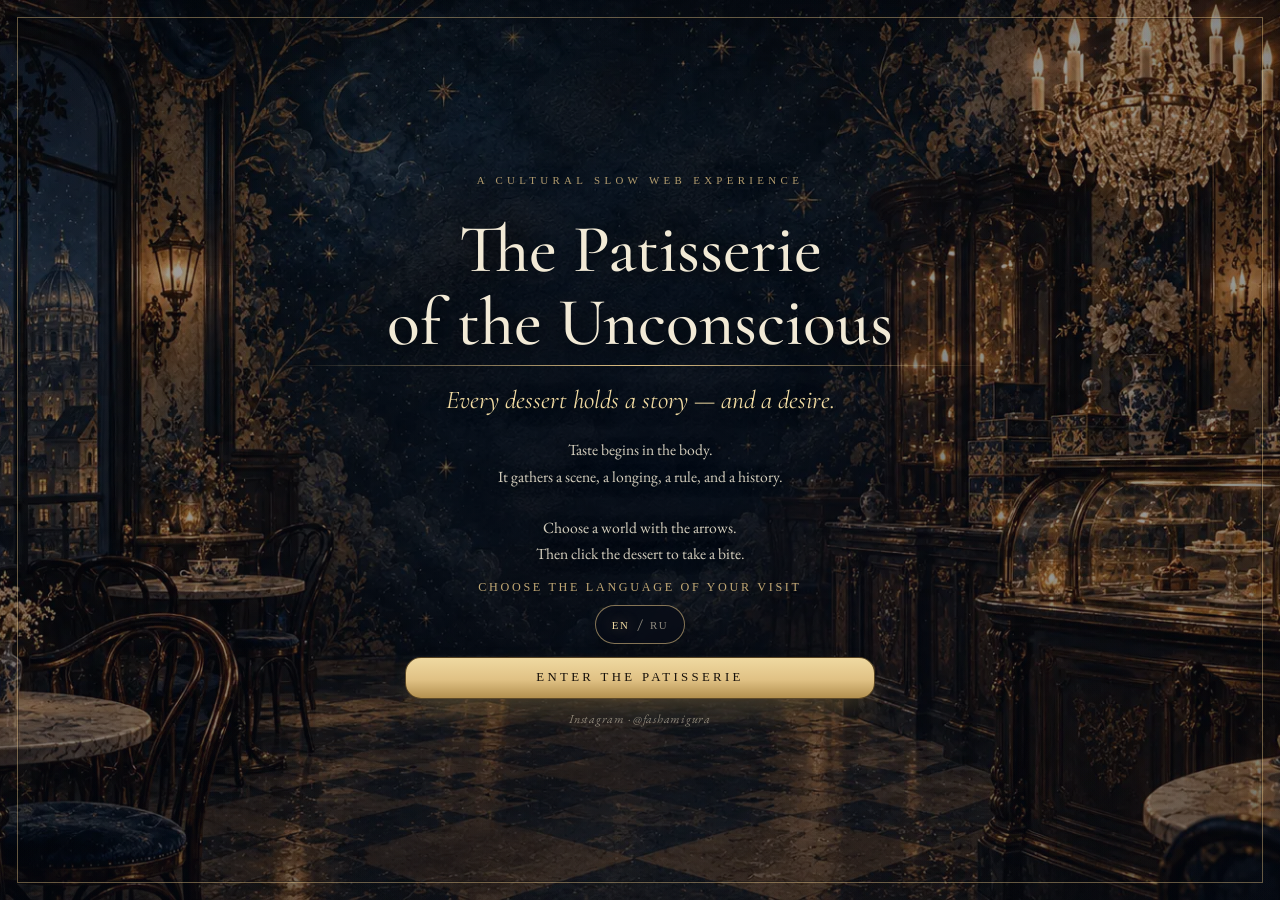
==== commit 561c978b: "Add progressive tasting and patisserie entrance" ====
--- a/index.html
+++ b/index.html
@@ -10,10 +10,10 @@
 <link href="https://fonts.googleapis.com/css2?family=Cormorant+Garamond:ital,wght@0,400;0,500;0,600;1,400;1,500&family=EB+Garamond:ital,wght@0,400;0,500;1,400&family=IM+Fell+English+SC&display=swap" rel="stylesheet">
 <link rel="preload" as="image" href="assets/madeleine-background.jpg" fetchpriority="high">
 <link rel="preload" as="image" href="assets/madeleine-whole.webp" fetchpriority="high">
-<link rel="preload" as="image" href="assets/intro-background-desktop.webp" media="(min-width: 1101px)">
-<link rel="preload" as="image" href="assets/intro-background-tablet.webp" media="(min-width: 701px) and (max-width: 1100px)">
-<link rel="preload" as="image" href="assets/intro-background-mobile.webp" media="(max-width: 700px)">
-<link rel="stylesheet" href="styles.css?v=20260906-mobile-cta-napoleon">
+<link rel="preload" as="image" href="assets/intro-patisserie-desktop.webp" media="(min-width: 1101px)">
+<link rel="preload" as="image" href="assets/intro-patisserie-tablet.webp" media="(min-width: 701px) and (max-width: 1100px)">
+<link rel="preload" as="image" href="assets/intro-patisserie-mobile.webp" media="(max-width: 700px)">
+<link rel="stylesheet" href="styles.css?v=20260906-progressive-bites">
 </head>
 <body>
 
@@ -379,6 +379,6 @@
 <!-- Populated only when the visitor exports every discovered book. -->
 <div class="print-collection" id="printCollection" aria-hidden="true"></div>
 
-<script src="script.js?v=20260906-mobile-cta-napoleon"></script>
+<script src="script.js?v=20260906-progressive-bites"></script>
 </body>
 </html>
--- a/styles.css
+++ b/styles.css
@@ -5082,7 +5082,7 @@
    ========================================================================== */
 
 .threshold {
-  --intro-art: url("assets/intro-background-desktop.webp");
+  --intro-art: url("assets/intro-patisserie-desktop.webp");
   min-height: 100dvh;
   padding: 0;
   overflow: hidden;
@@ -5218,7 +5218,7 @@
 
 @media (min-width: 701px) and (max-width: 1100px) {
   .threshold {
-    --intro-art: url("assets/intro-background-tablet.webp");
+    --intro-art: url("assets/intro-patisserie-tablet.webp");
   }
 
   .threshold__card {
@@ -5232,7 +5232,7 @@
 
 @media (max-width: 700px) {
   .threshold {
-    --intro-art: url("assets/intro-background-mobile.webp");
+    --intro-art: url("assets/intro-patisserie-mobile.webp");
     background-position: center center;
   }
 
@@ -6454,3 +6454,80 @@
     width: 100%;
   }
 }
+
+
+/* ==========================================================================
+   PROGRESSIVE BITES — one fragment, one bite
+   ========================================================================== */
+
+.scene__dessert.is-progressive-bite .scene__dessert-image--bitten {
+  z-index: 1;
+  opacity: 1;
+}
+
+.scene__dessert.is-progressive-bite .scene__dessert-image--whole {
+  z-index: 2;
+  opacity: 1;
+  -webkit-mask-image: radial-gradient(
+    circle var(--bite-radius, 0.01%) at var(--bite-x, 62%) var(--bite-y, 48%),
+    transparent 0 94%,
+    #000 100%
+  );
+  mask-image: radial-gradient(
+    circle var(--bite-radius, 0.01%) at var(--bite-x, 62%) var(--bite-y, 48%),
+    transparent 0 94%,
+    #000 100%
+  );
+}
+
+.scene__dessert.is-progressive-bite[data-bite-step="0"] { --bite-radius: 0.01%; }
+.scene__dessert.is-progressive-bite[data-bite-step="1"] { --bite-radius: 5%; }
+.scene__dessert.is-progressive-bite[data-bite-step="2"] { --bite-radius: 9.5%; }
+.scene__dessert.is-progressive-bite[data-bite-step="3"] { --bite-radius: 15%; }
+.scene__dessert.is-progressive-bite[data-bite-step="4"] { --bite-radius: 25%; }
+
+.scene__dessert.is-fragment-biting .scene__dessert-inner {
+  animation: fragmentBite 0.5s cubic-bezier(0.22, 0.8, 0.28, 1) both;
+}
+
+@keyframes fragmentBite {
+  0%   { transform: scale(1); }
+  34%  { transform: scale(0.965) rotate(-0.35deg); }
+  72%  { transform: scale(1.012) rotate(0.15deg); }
+  100% { transform: scale(1); }
+}
+
+@media (prefers-reduced-motion: reduce) {
+  .scene__dessert.is-fragment-biting .scene__dessert-inner { animation: none; }
+}
+
+
+/* ==========================================================================
+   MOBILE BOOK ROUTE — keep the next action with the dessert
+   ========================================================================== */
+
+@media (max-width: 900px) {
+  .stage > .stage-cta {
+    left: 50%;
+    top: 72%;
+    right: auto;
+    bottom: auto;
+    z-index: 38;
+    width: min(calc(100% - 2rem), 29rem);
+    min-width: 0;
+    padding: 0.92rem 1rem 0.82rem;
+    transform: translate(-50%, 10px) scale(0.98);
+  }
+
+  .stage > .stage-cta.is-visible {
+    transform: translate(-50%, 0) scale(1);
+  }
+
+  .stage > .stage-cta__title {
+    font-size: clamp(0.72rem, 3.25vw, 0.84rem);
+  }
+
+  .stage > .stage-cta__note {
+    font-size: clamp(0.82rem, 3.6vw, 0.98rem);
+  }
+}
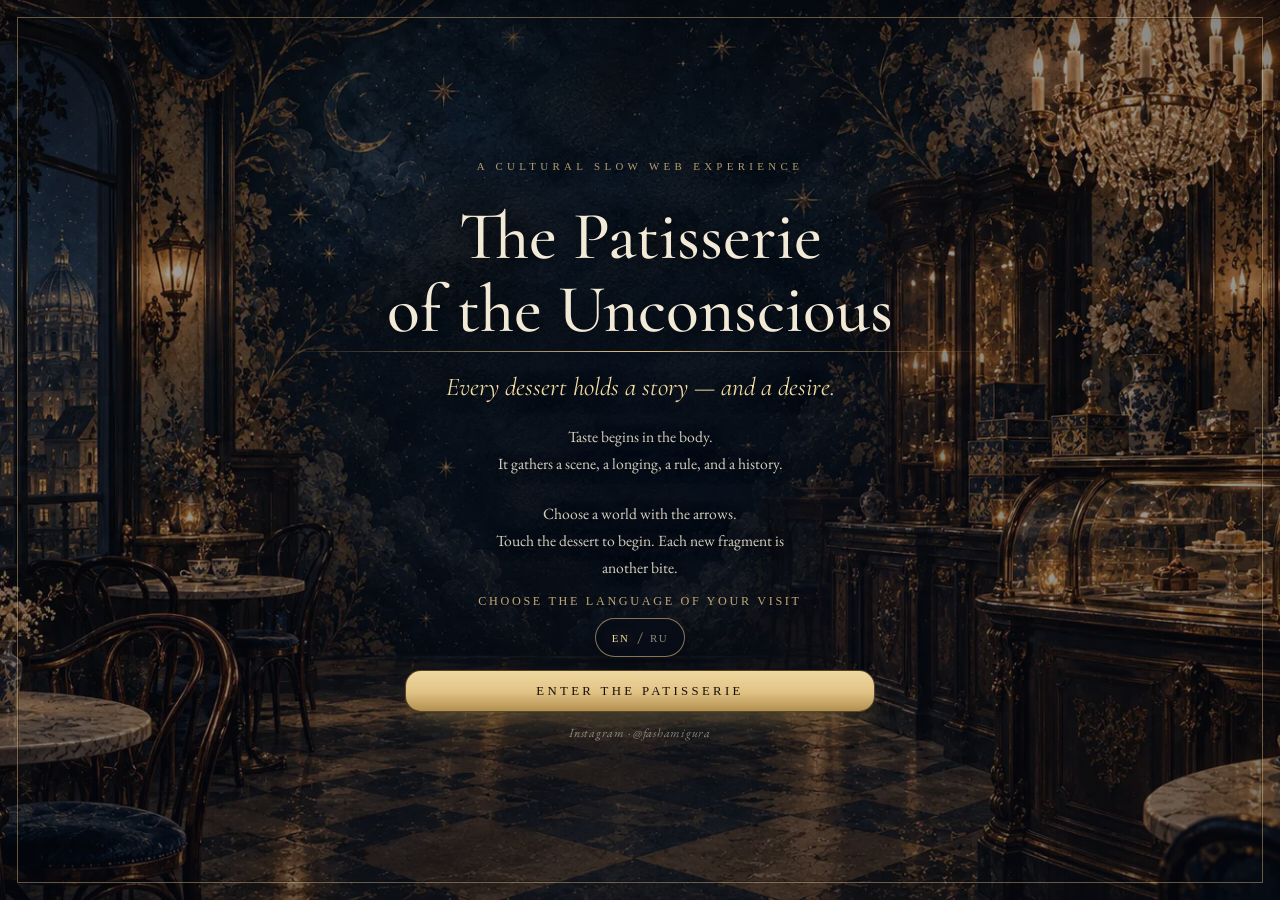
==== commit bae79962: "Eat each dessert in four distinct bites, leaving its original plate" ====
--- a/index.html
+++ b/index.html
@@ -13,7 +13,7 @@
 <link rel="preload" as="image" href="assets/intro-patisserie-desktop.webp" media="(min-width: 1101px)">
 <link rel="preload" as="image" href="assets/intro-patisserie-tablet.webp" media="(min-width: 701px) and (max-width: 1100px)">
 <link rel="preload" as="image" href="assets/intro-patisserie-mobile.webp" media="(max-width: 700px)">
-<link rel="stylesheet" href="styles.css?v=20260906-progressive-bites">
+<link rel="stylesheet" href="styles.css?v=20260908-four-bites-1">
 </head>
 <body>
 
@@ -379,6 +379,7 @@
 <!-- Populated only when the visitor exports every discovered book. -->
 <div class="print-collection" id="printCollection" aria-hidden="true"></div>
 
-<script src="script.js?v=20260906-progressive-bites"></script>
+<script src="bite-stages.js?v=20260908-four-bites-1"></script>
+<script src="script.js?v=20260908-four-bites-1"></script>
 </body>
 </html>
--- a/styles.css
+++ b/styles.css
@@ -6461,44 +6461,43 @@
    ========================================================================== */
 
 .scene__dessert.is-progressive-bite .scene__dessert-image--bitten {
-  z-index: 1;
-  opacity: 1;
+  display: none;
 }
 
 .scene__dessert.is-progressive-bite .scene__dessert-image--whole {
   z-index: 2;
   opacity: 1;
-  -webkit-mask-image: radial-gradient(
-    circle var(--bite-radius, 0.01%) at var(--bite-x, 62%) var(--bite-y, 48%),
-    transparent 0 94%,
-    #000 100%
-  );
-  mask-image: radial-gradient(
-    circle var(--bite-radius, 0.01%) at var(--bite-x, 62%) var(--bite-y, 48%),
-    transparent 0 94%,
-    #000 100%
-  );
-}
-
-.scene__dessert.is-progressive-bite[data-bite-step="0"] { --bite-radius: 0.01%; }
-.scene__dessert.is-progressive-bite[data-bite-step="1"] { --bite-radius: 5%; }
-.scene__dessert.is-progressive-bite[data-bite-step="2"] { --bite-radius: 9.5%; }
-.scene__dessert.is-progressive-bite[data-bite-step="3"] { --bite-radius: 15%; }
-.scene__dessert.is-progressive-bite[data-bite-step="4"] { --bite-radius: 25%; }
-
-.scene__dessert.is-fragment-biting .scene__dessert-inner {
-  animation: fragmentBite 0.5s cubic-bezier(0.22, 0.8, 0.28, 1) both;
-}
-
-@keyframes fragmentBite {
-  0%   { transform: scale(1); }
-  34%  { transform: scale(0.965) rotate(-0.35deg); }
-  72%  { transform: scale(1.012) rotate(0.15deg); }
-  100% { transform: scale(1); }
-}
-
-@media (prefers-reduced-motion: reduce) {
-  .scene__dessert.is-fragment-biting .scene__dessert-inner { animation: none; }
+  -webkit-mask-image: none;
+  mask-image: none;
+}
+
+.scene__dessert-art {
+  position: absolute;
+  inset: 0;
+  width: 100%;
+  height: 100%;
+  overflow: visible;
+  display: none;
+  pointer-events: none;
+}
+
+.has-bite-art > .scene__dessert-art { display: block; }
+.scene__dessert.is-progressive-bite .has-bite-art > img { visibility: hidden; }
+.scene__dessert--cutout .scene__dessert-art {
+  filter: drop-shadow(0 26px 30px rgba(0, 0, 0, 0.55));
+}
+
+/* The plate is an anchor, never a floating or shrinking part of the bite. */
+.scene .scene__dessert.is-progressive-bite .scene__dessert-inner {
+  animation: none !important;
+  transform: none;
+}
+.scene__dessert.is-progressive-bite.is-biting { --bite-scale: 1; }
+.scene.is-awaiting-fragment .hotspot { pointer-events: none; }
+.scene__dessert.is-progressive-bite[data-bite-step="4"] { cursor: default; }
+.scene__dessert.is-progressive-bite[data-bite-step="4"]::after { display: none; }
+@media (hover: hover) {
+  .scene__dessert.is-progressive-bite:hover { --bite-scale: 1; }
 }
 
 
